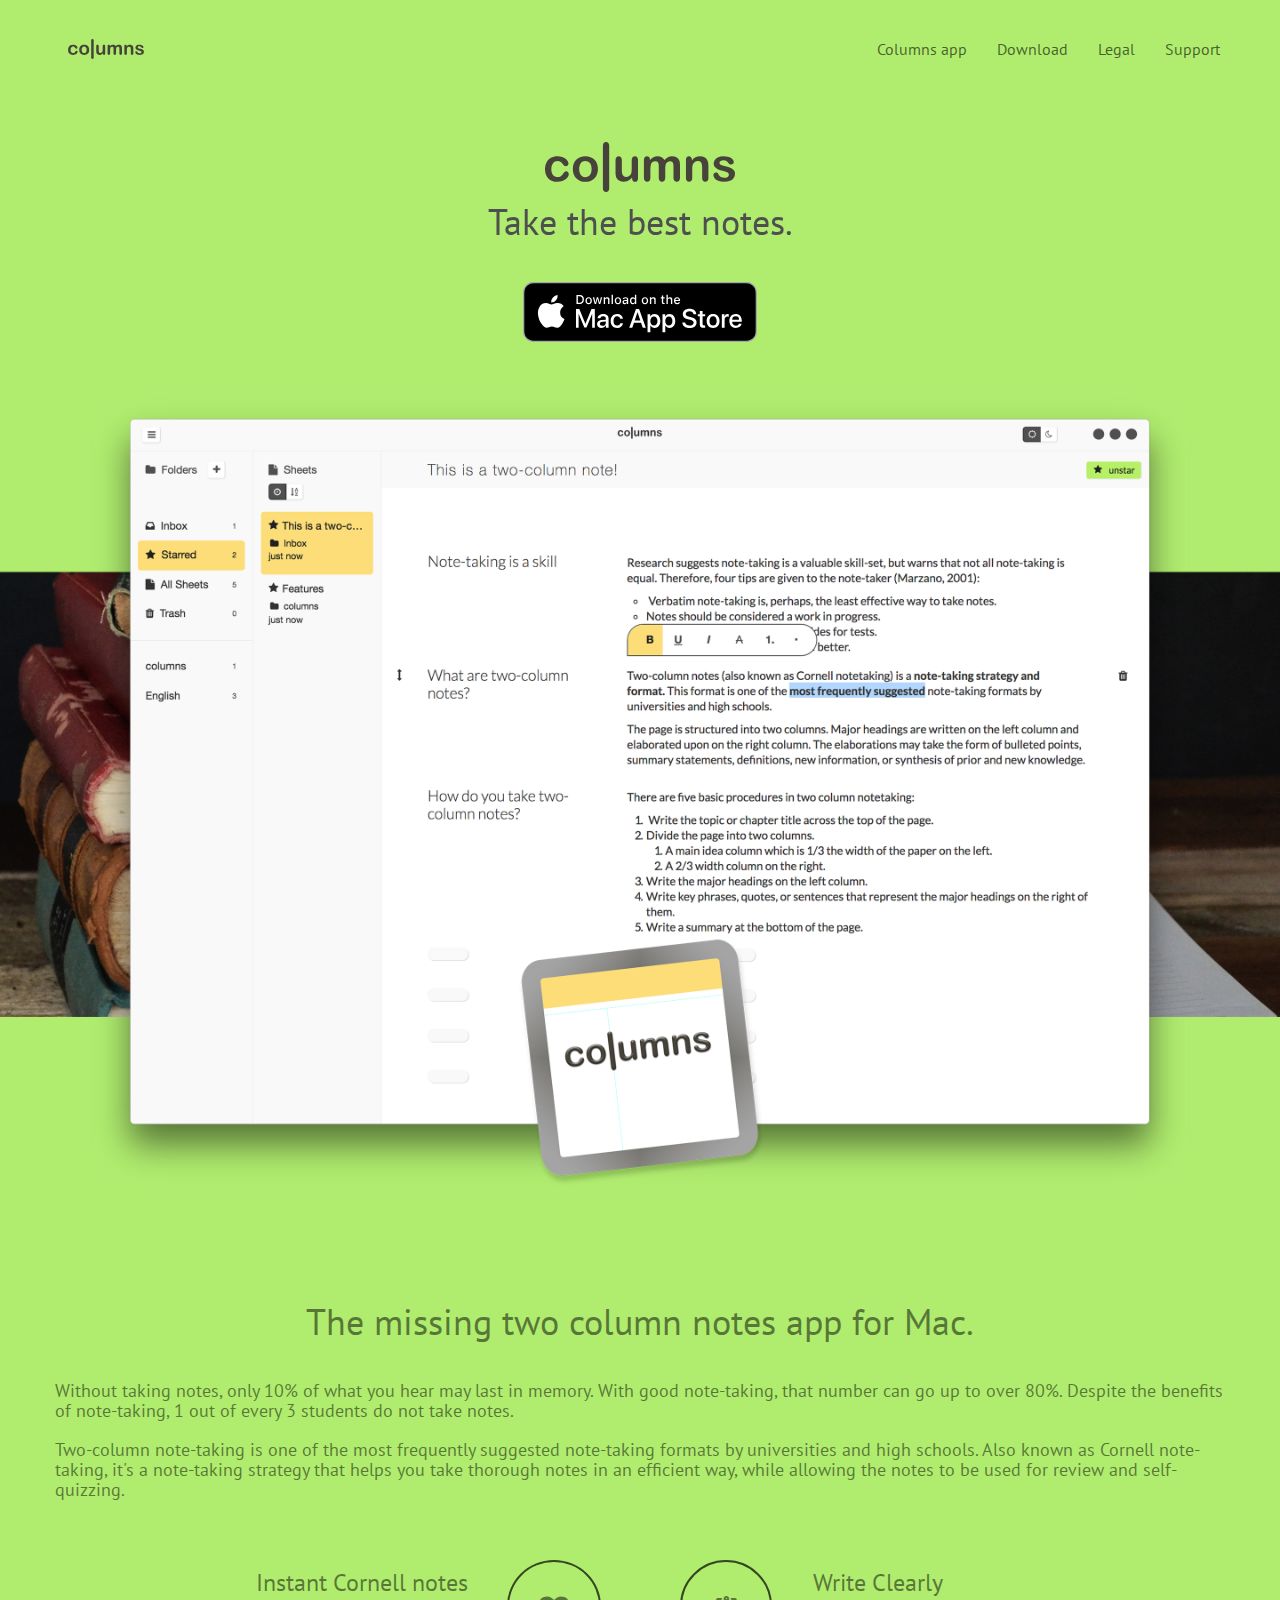
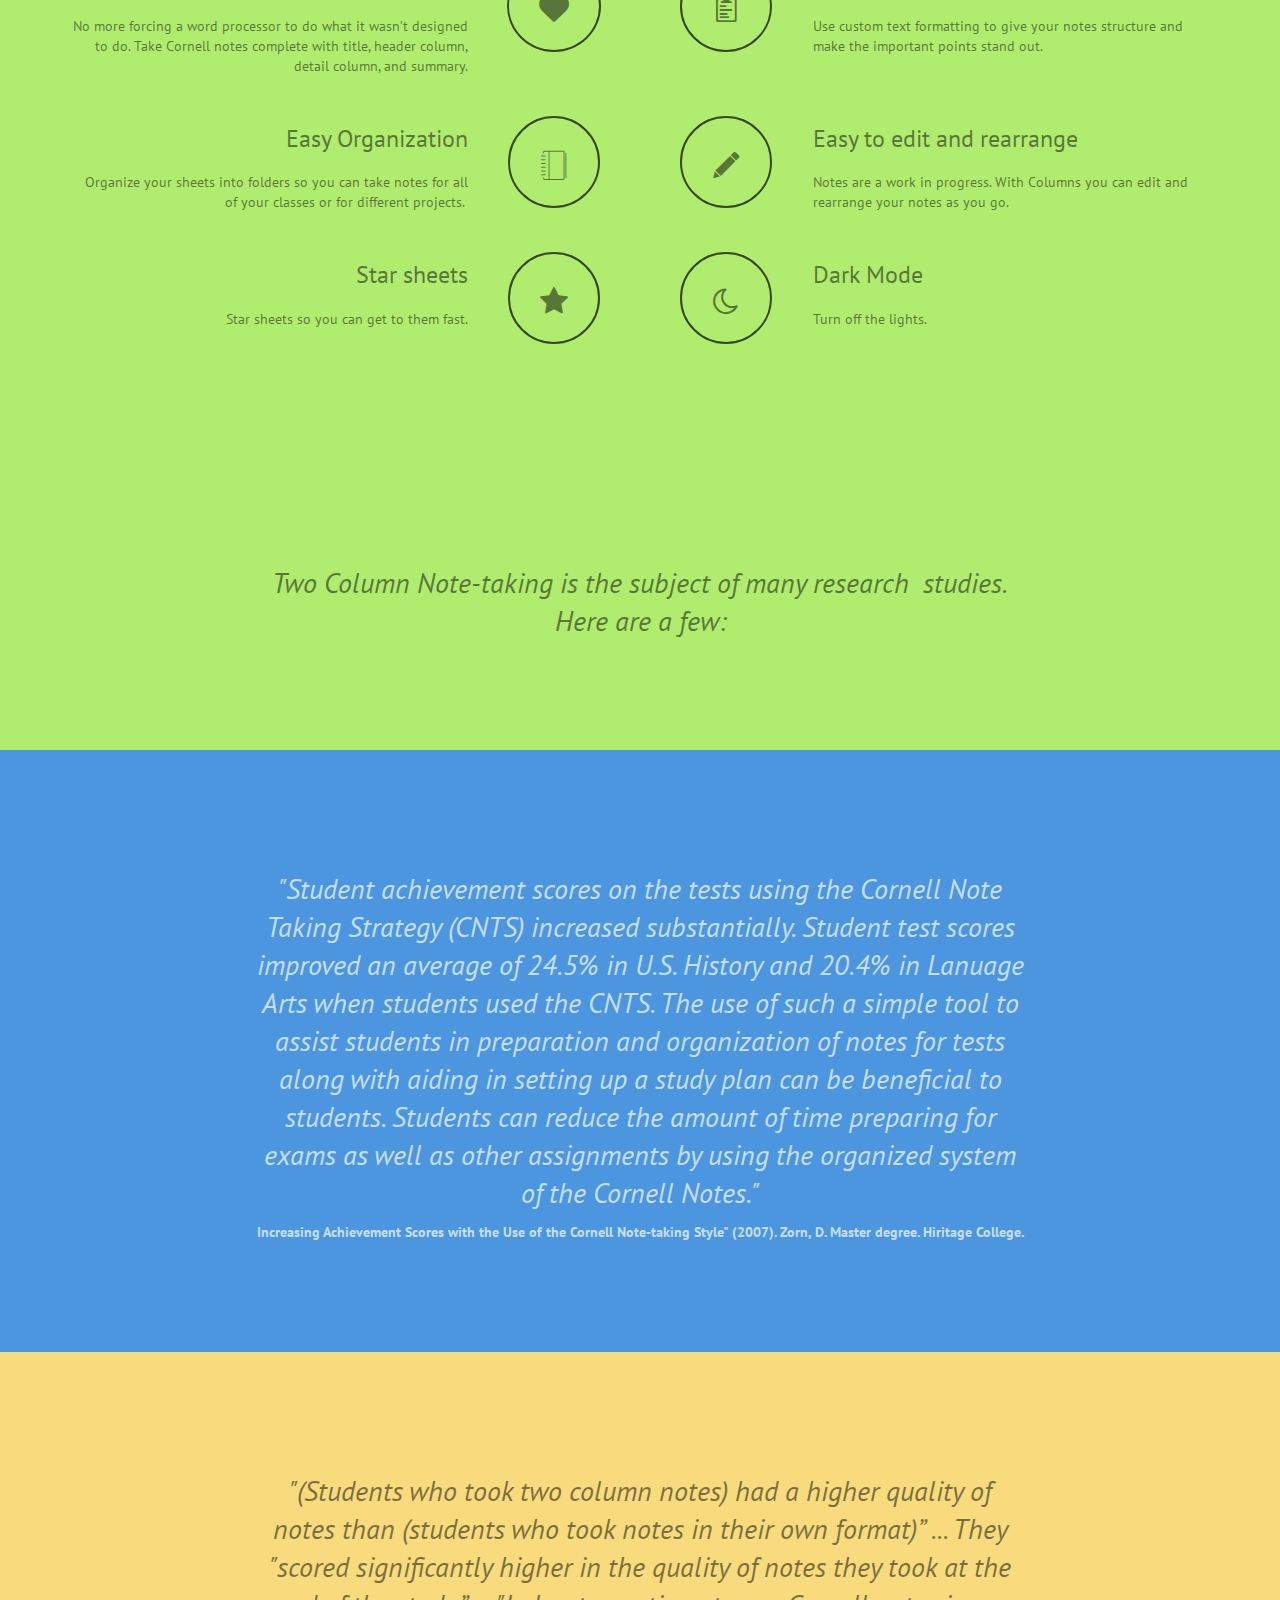
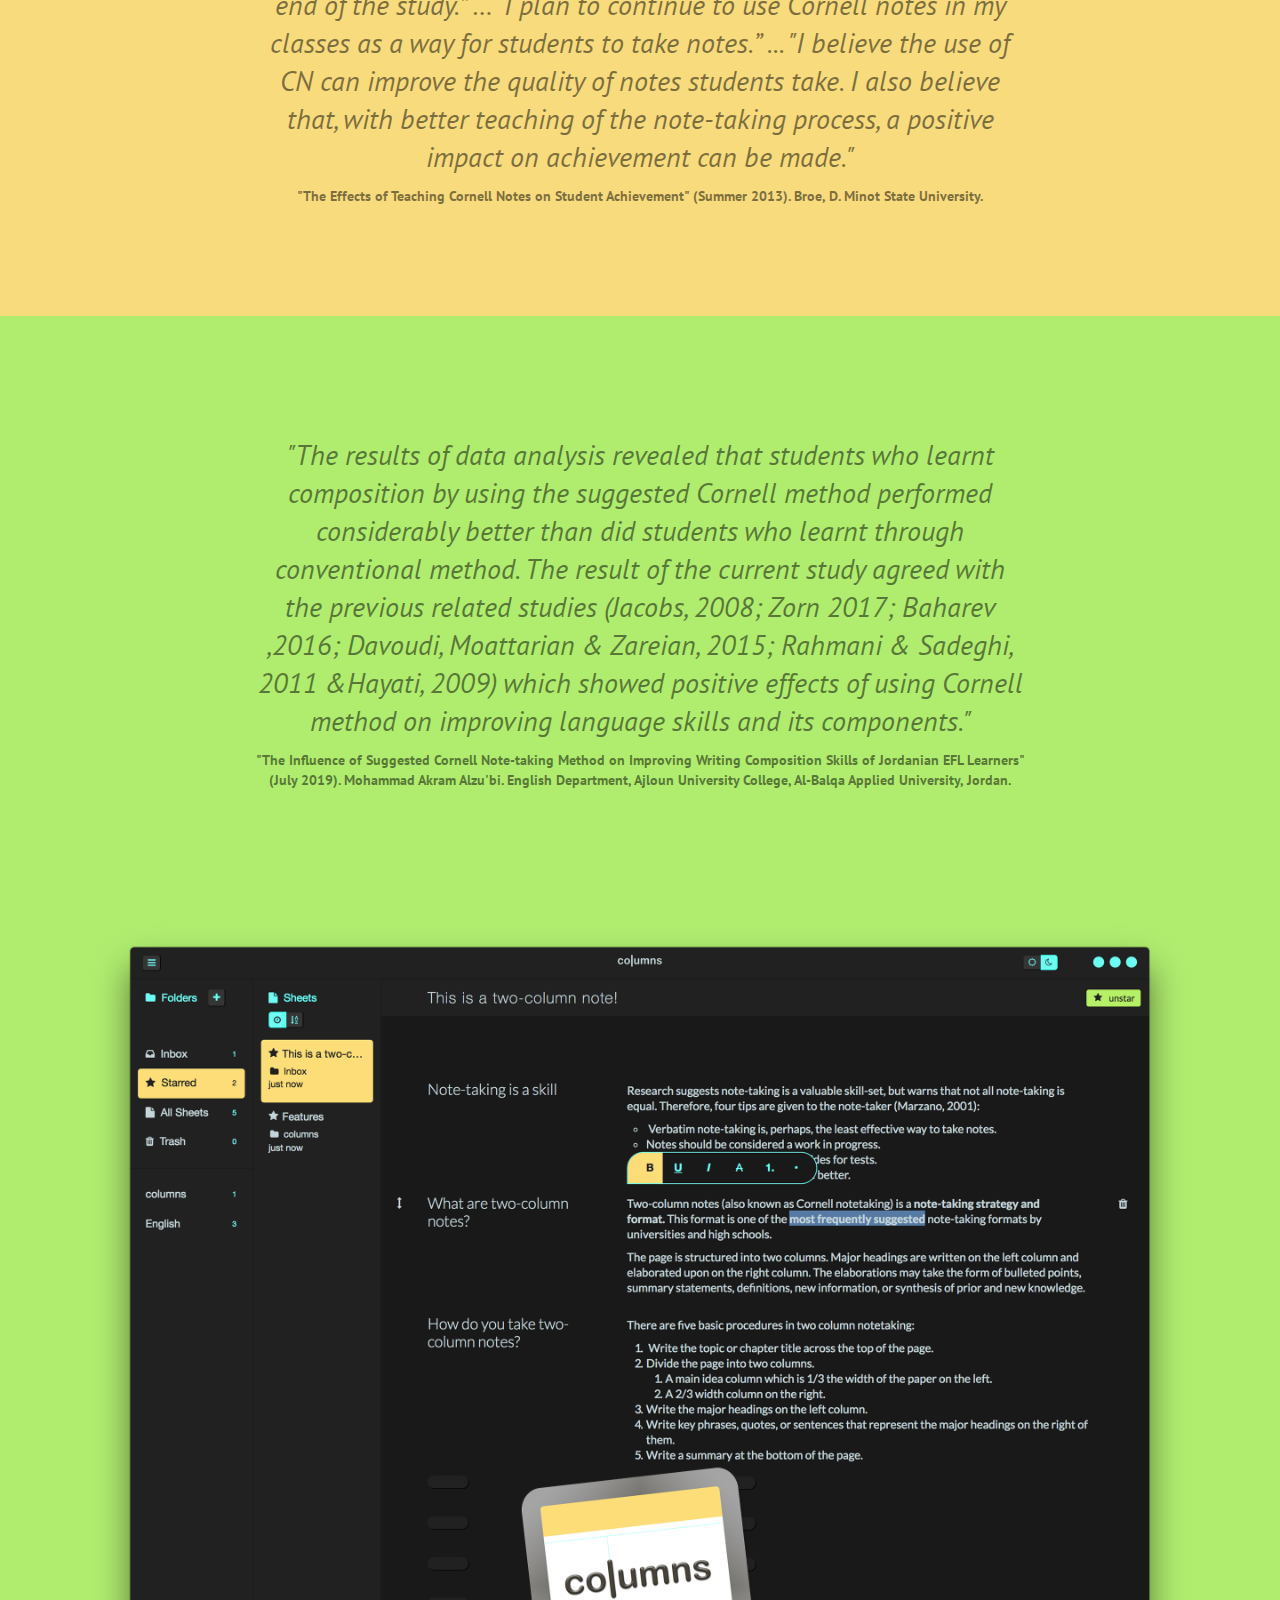
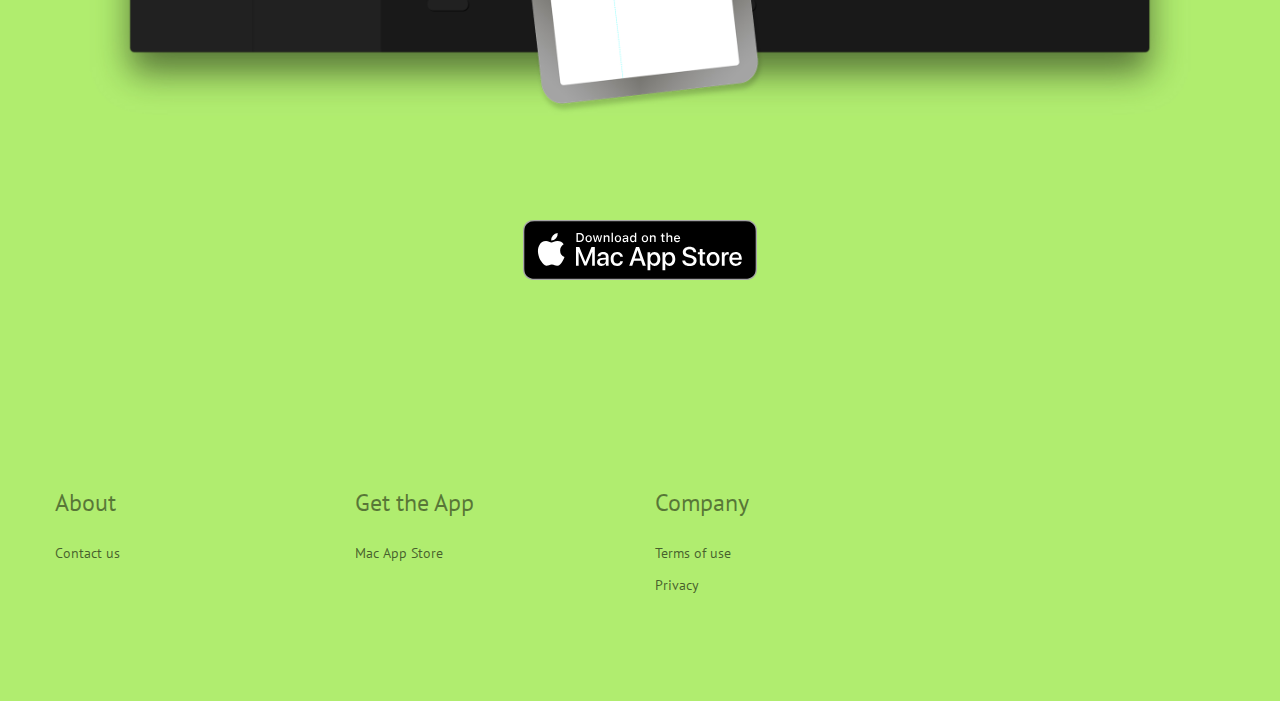
==== index.html @ 6ea31900 "update" ====
<!doctype html><html lang="Default"><head> <meta charset="utf-8"> <meta name="keywords" content=""> <meta name="description" content=""> <meta name="viewport" content="width=device-width, initial-scale=1.0, viewport-fit=cover"> <link rel="shortcut icon" type="image/png" href="favicon.ico"> <link rel="stylesheet" type="text/css" href="./css/bootstrap.min.css"><link rel="stylesheet" type="text/css" href="style.css"><link rel="stylesheet" type="text/css" href="./css/animate.min.css"><link rel="stylesheet" type="text/css" href="./css/font-awesome.min.css"><link rel="stylesheet" type="text/css" href="./css/ionicons.min.css"><link rel="stylesheet" type="text/css" href="./css/et-line.min.css"><link href='https://fonts.googleapis.com/css?family=PT+Sans&amp;subset=latin,latin-ext' rel='stylesheet' type='text/css'> <script src="./js/jquery-2.1.0.min.js"></script><script src="./js/bootstrap.min.js"></script><script src="./js/blocs.min.js"></script> <title>Home</title> <!-- Analytics --> <!-- Global site tag (gtag.js) - Google Analytics --><script async src="https://www.googletagmanager.com/gtag/js?id=G-P4EZGR131Y"></script><script>  window.dataLayer = window.dataLayer || [];  function gtag(){dataLayer.push(arguments);}  gtag('js', new Date());  gtag('config', 'G-P4EZGR131Y');</script><!-- Analytics END --> </head><body><!-- Main container --><div class="page-container"> <!-- bloc-0 --><div class="bloc bgc-inchworm l-bloc" id="bloc-0"><div class="container bloc-sm"><nav class="navbar row"><div class="navbar-header"><a class="navbar-brand ltc-liver" href="index.html"><img src="img/columns_word_svg.svg" alt="columns" height="20" /></a><button id="nav-toggle" type="button" class="ui-navbar-toggle navbar-toggle" data-toggle="collapse" data-target=".navbar-1"><span class="sr-only">Toggle navigation</span><span class="icon-bar"></span><span class="icon-bar"></span><span class="icon-bar"></span></button></div><div class="collapse navbar-collapse navbar-1"><ul class="site-navigation nav navbar-nav"><li><a href="index.html">Columns app</a></li><li><a href="https://apps.apple.com/us/app/columns-two-column-notes/id1493839821?ls=1&amp;mt=12" id="pl-undefined" target="_blank">Download</a></li><li><a href="legal.html">Legal</a></li><li><a href="support.html">Support</a></li></ul></div></nav></div></div><!-- bloc-0 END --><!-- bloc-1 --><div class="bloc none full-width-bloc bgc-inchworm l-bloc " id="bloc-1"><div class="container bloc-md"><div class="row"><div class="col-sm-12"><img src="img/columns_word_svg.svg" class="center-block" height="50" alt="columns" /><h3 class="text-center mg-lg mountain-hero-text-sub animated fadeInUp animDelay06, .animDelay04-hvr  tc-liver">Take the best notes.</h3><a href="https://apps.apple.com/us/app/columns-two-column-notes/id1493839821" target="_blank"><img src="img/Download_on_the_Mac_App_Store_Badge_US-UK_RGB_blk_092917.svg" class="center-block" height="60" /></a></div></div></div></div><!-- bloc-1 END --><!-- bloc-2 --><div class="bloc none full-width-bloc bgc-inchworm l-bloc" id="bloc-2"><div class="container"><div class="row row-no-gutters bgc-inchworm"><div class="col-sm-12"><img src="img/light_2880_1800.jpg" class="center-block img-responsive fullwidth" /></div></div></div></div><!-- bloc-2 END --><!-- bloc-3 --><div class="bloc feature-list bgc-inchworm l-bloc" id="bloc-3"><div class="container bloc-lg"><div class="row"><div class="col-sm-12"><h1 class="text-center mg-md">The missing two column notes app for Mac.</h1><h4><br>Without taking notes, only 10% of what you hear may last in memory. With good note-taking, that number can go up to over 80%. Despite the benefits of note-taking, 1 out of every 3 students do not take notes.<br><br>Two-column note-taking is one of the most frequently suggested note-taking formats by universities and high schools. Also known as Cornell note-taking, it's a note-taking strategy that helps you take thorough notes in an efficient way, while allowing the notes to be used for review and self-quizzing. <br><br></h4></div></div><div class="row voffset"><div class="col-sm-6"><div class="col-sm-3 col-md-3 col-sm-push-9"><div class="text-center"><span class="fa fa-heart icon-round icon-md"></span></div></div><div class="col-sm-9 col-sm-pull-3"><h3 class="text-right mg-md blocs-mob-center-text ">Instant Cornell notes</h3><p class="text-right blocs-mob-center-text ">No more forcing a word processor to do what it wasn&rsquo;t designed to do. Take Cornell notes complete with title, header column, detail column, and summary.</p></div></div><div class="col-sm-6"><div class="col-sm-3"><div class="text-center"><span class="ion ion-clipboard icon-round icon-md"></span></div></div><div class="col-sm-9"><h3 class="mg-md blocs-mob-center-text ">Write Clearly<br></h3><p class="blocs-mob-center-text ">Use custom text formatting to give your notes structure and make the important points stand out.</p></div></div></div><div class="row voffset"><div class="col-sm-6"><div class="col-sm-3 col-md-3 col-sm-push-9"><div class="text-center"><span class="et-icon-notebook icon-round icon-md"></span></div></div><div class="col-sm-9 col-sm-pull-3"><h3 class="text-right mg-md blocs-mob-center-text ">Easy Organization</h3><p class="text-right blocs-mob-center-text ">Organize your sheets into folders so you can take notes for all of your classes or for different projects.&nbsp;</p></div></div><div class="col-sm-6"><div class="col-sm-3"><div class="text-center"><span class="ion ion-edit icon-round icon-md"></span></div></div><div class="col-sm-9"><h3 class="mg-md blocs-mob-center-text ">Easy to edit and rearrange</h3><p class="blocs-mob-center-text ">Notes are a work in progress. With Columns you can edit and rearrange your notes as you go.</p></div></div></div><div class="row voffset"><div class="col-sm-6"><div class="col-sm-3 col-md-3 col-sm-push-9"><div class="text-center"><span class="fa fa-star icon-round icon-md"></span></div></div><div class="col-sm-9 col-sm-pull-3"><h3 class="text-right mg-md blocs-mob-center-text ">Star sheets</h3><p class="text-right blocs-mob-center-text ">Star sheets so you can get to them fast.</p></div></div><div class="col-sm-6"><div class="col-sm-3"><div class="text-center"><span class="fa fa-moon-o icon-round icon-md"></span></div></div><div class="col-sm-9"><h3 class="mg-md blocs-mob-center-text ">Dark Mode</h3><p class="blocs-mob-center-text ">Turn off the lights.&nbsp;</p></div></div></div></div></div><!-- bloc-3 END --><!-- bloc-4 --><div class="bloc bgc-inchworm l-bloc" id="bloc-4"><div class="container bloc-lg"><div class="row"><div class="col-xs-12 col-md-8 col-md-offset-2"><h3 class="statement-bloc-text"><span>Two Column Note-taking is the subject of many research &nbsp;studies. Here are a few:</span></h3></div></div></div></div><!-- bloc-4 END --><!-- bloc-5 --><div class="bloc bgc-celestial-blue d-bloc" id="bloc-5"><div class="container bloc-lg"><div class="row"><div class="col-xs-12 col-md-8 col-md-offset-2"><h3 class="statement-bloc-text">"Student achievement scores on the tests using the Cornell Note Taking Strategy (CNTS) increased substantially. Student test scores improved an average of 24.5% in U.S. History and 20.4% in Lanuage Arts when students used the CNTS. The use of such a simple tool to assist students in preparation and organization of notes for tests along with aiding in setting up a study plan can be beneficial to students. Students can reduce the amount of time preparing for exams as well as other assignments by using the organized system of the Cornell Notes."</h3><p class="text-center"><strong>Increasing Achievement Scores with the Use of the Cornell Note-taking Style" (2007). Zorn, D. Master degree. Hiritage College.</strong></p></div></div></div></div><!-- bloc-5 END --><!-- bloc-6 --><div class="bloc bgc-jasmine l-bloc" id="bloc-6"><div class="container bloc-lg"><div class="row"><div class="col-xs-12 col-md-8 col-md-offset-2"><h3 class="statement-bloc-text">"(Students who took two column notes) had a higher quality of notes than (students who took notes in their own format)” ... They "scored significantly higher in the quality of notes they took at the end of the study.” … "I plan to continue to use Cornell notes in my classes as a way for students to take notes.” ... "I believe the use of CN can improve the quality of notes students take. I also believe that, with better teaching of the note-taking process, a positive impact on achievement can be made."</h3><p class="text-center"><strong>"The Effects of Teaching Cornell Notes on Student Achievement" (Summer 2013). Broe, D. Minot State University.</strong><br></p></div></div></div></div><!-- bloc-6 END --><!-- bloc-7 --><div class="bloc bgc-inchworm l-bloc" id="bloc-7"><div class="container bloc-lg"><div class="row"><div class="col-xs-12 col-md-8 col-md-offset-2"><h3 class="statement-bloc-text">"The results of data analysis revealed that students who learnt composition by using the suggested Cornell method performed considerably better than did students who learnt through conventional method. The result of the current study agreed with the previous related studies (Jacobs, 2008; Zorn 2017; Baharev ,2016; Davoudi, Moattarian &amp; Zareian, 2015; Rahmani &amp; Sadeghi, 2011 &amp;Hayati, 2009) which showed positive effects of using Cornell method on improving language skills and its components."<br></h3><p class="text-center"><strong>"The Influence of Suggested Cornell Note-taking Method on Improving Writing Composition Skills of Jordanian EFL Learners" (July 2019). Mohammad Akram Alzu'bi. English Department, Ajloun University College, Al-Balqa Applied University, Jordan. <br></strong><br></p></div></div></div></div><!-- bloc-7 END --><!-- bloc-8 --><div class="bloc bgc-white l-bloc none full-width-bloc" id="bloc-8"><div class="container"><div class="row row-no-gutters bgc-inchworm"><div class="col-sm-12"><img src="img/dark_2880_1800.jpg" class="center-block fullwidth" width="200" /></div></div></div></div><!-- bloc-8 END --><!-- ScrollToTop Button --><a class="bloc-button btn btn-d scrollToTop" onclick="scrollToTarget('1')"><span class="fa fa-chevron-up"></span></a><!-- ScrollToTop Button END--><!-- Footer - bloc-11 --><div class="bloc bgc-inchworm l-bloc" id="bloc-11"><div class="container bloc-lg"><div class="row"><a href="https://apps.apple.com/us/app/columns-two-column-notes/id1493839821" target="_blank"><img src="img/Download_on_the_Mac_App_Store_Badge_US-UK_RGB_blk_092917.svg" class="center-block" height="60" /></a></div></div></div><!-- Footer - bloc-11 END --><!-- Footer - bloc-12 --><div class="bloc bgc-inchworm l-bloc" id="bloc-12"><div class="container bloc-lg"><div class="row"><div class="col-sm-3"><h3 class="mg-md bloc-mob-center-text ">About</h3><a href="legal.html" class="a-btn a-block bloc-mob-center-text">Contact us</a></div><div class="col-sm-3"><h3 class="mg-md bloc-mob-center-text ">Get the App</h3><a href="https://apps.apple.com/us/app/columns-two-column-notes/id1493839821" class="a-btn a-block bloc-mob-center-text" target="_blank">Mac App Store</a></div><div class="col-sm-3"><h3 class="mg-md bloc-mob-center-text ">Company</h3><a href="legal.html" class="a-btn a-block bloc-mob-center-text">Terms of use</a><a href="legal.html" class="a-btn a-block bloc-mob-center-text">Privacy</a></div><div class="col-sm-3"></div></div></div></div><!-- Footer - bloc-12 END --></div><!-- Main container END --> </body></html>
---- style.css ----
body{margin:0;padding:0; background:#FFF; overflow-x:hidden; -webkit-font-smoothing: antialiased; -moz-osx-font-smoothing: grayscale;}a,button{transition: all .3s ease-in-out;outline: none!important;} a:hover{text-decoration: none; cursor:pointer;}#page-loading-blocs-notifaction{position: fixed;top: 0;bottom: 0;width: 100%;z-index:100000;background:#FFFFFF url("img/pageload-spinner.gif") no-repeat center center;}.bloc{width:100%;clear:both;background: 50% 50% no-repeat;padding:0 50px;-webkit-background-size: cover;-moz-background-size: cover;-o-background-size: cover;background-size: cover;position:relative;}.bloc .container{padding-left:0;padding-right:0;}.bloc-lg{padding:100px 50px;}.bloc-md{padding:50px;}.bloc-sm{padding:20px 50px;}.full-width-bloc{padding-left:0;padding-right:0;}.full-width-bloc .container{width:100%;max-width:100%!important;}.full-width-bloc .carousel img{width:100%;height:auto;}.full-width-bloc .navbar{margin-left: 0px;margin-right: 0px;}.d-bloc{color:rgba(255,255,255,.7);}.d-bloc button:hover{color:rgba(255,255,255,.9);}.d-bloc .icon-round,.d-bloc .icon-square,.d-bloc .icon-rounded,.d-bloc .icon-semi-rounded-a,.d-bloc .icon-semi-rounded-b{border-color:rgba(255,255,255,.9);}.d-bloc .divider-h span{border-color:rgba(255,255,255,.2);}.d-bloc .a-btn,.d-bloc .navbar a,.d-bloc .navbar-brand, .d-bloc a .icon-sm, .d-bloc a .icon-md, .d-bloc a .icon-lg, .d-bloc a .icon-xl, .d-bloc h1 a, .d-bloc h2 a, .d-bloc h3 a, .d-bloc h4 a, .d-bloc h5 a, .d-bloc h6 a, .d-bloc p a{color:rgba(255,255,255,.6);}.d-bloc .a-btn:hover,.d-bloc .navbar a:hover,.d-bloc .navbar-brand:hover,.d-bloc a:hover .icon-sm, .d-bloc a:hover .icon-md, .d-bloc a:hover .icon-lg, .d-bloc a:hover .icon-xl, .d-bloc h1 a:hover, .d-bloc h2 a:hover, .d-bloc h3 a:hover, .d-bloc h4 a:hover, .d-bloc h5 a:hover, .d-bloc h6 a:hover, .d-bloc p a:hover{color:rgba(255,255,255,1);}.d-bloc .navbar-toggle .icon-bar{background:rgba(255,255,255,1);}.d-bloc .btn-wire,.d-bloc .btn-wire:hover{color:rgba(255,255,255,1);border-color:rgba(255,255,255,1);}.d-bloc .panel{color:rgba(0,0,0,.5);}.d-bloc .panel button:hover{color:rgba(0,0,0,.7);}.d-bloc .panel icon{border-color:rgba(0,0,0,.7);}.d-bloc .panel .divider-h span{border-color:rgba(0,0,0,.1);}.d-bloc .panel .a-btn{color:rgba(0,0,0,.6);}.d-bloc .panel .a-btn:hover{color:rgba(0,0,0,1);}.d-bloc .panel .btn-wire, .d-bloc .panel .btn-wire:hover{color:rgba(0,0,0,.7);border-color:rgba(0,0,0,.3);}.d-bloc .panel,.l-bloc{color:rgba(0,0,0,.5);}.d-bloc .panel button:hover,.l-bloc button:hover{color:rgba(0,0,0,.7);}.l-bloc .icon-round,.l-bloc .icon-square,.l-bloc .icon-rounded,.l-bloc .icon-semi-rounded-a,.l-bloc .icon-semi-rounded-b{border-color:rgba(0,0,0,.7);}.d-bloc .panel .divider-h span,.l-bloc .divider-h span{border-color:rgba(0,0,0,.1);}.d-bloc .panel .a-btn,.l-bloc .a-btn,.l-bloc .navbar a,.l-bloc .navbar-brand,.l-bloc a .icon-sm, .l-bloc a .icon-md, .l-bloc a .icon-lg, .l-bloc a .icon-xl, .l-bloc h1 a, .l-bloc h2 a, .l-bloc h3 a, .l-bloc h4 a, .l-bloc h5 a, .l-bloc h6 a, .l-bloc p a{color:rgba(0,0,0,.6);}.d-bloc .panel .a-btn:hover,.l-bloc .a-btn:hover,.l-bloc .navbar a:hover, .l-bloc .navbar-brand:hover, .l-bloc a:hover .icon-sm, .l-bloc a:hover .icon-md, .l-bloc a:hover .icon-lg, .l-bloc a:hover .icon-xl, .l-bloc h1 a:hover, .l-bloc h2 a:hover, .l-bloc h3 a:hover, .l-bloc h4 a:hover, .l-bloc h5 a:hover, .l-bloc h6 a:hover, .l-bloc p a:hover{color:rgba(0,0,0,1);}.l-bloc .navbar-toggle .icon-bar{color:rgba(0,0,0,.6);}.d-bloc .panel .btn-wire,.d-bloc .panel .btn-wire:hover,.l-bloc .btn-wire,.l-bloc .btn-wire:hover{color:rgba(0,0,0,.7);border-color:rgba(0,0,0,.3);}.voffset{margin-top:30px;}.row-no-gutters{margin-right:0;margin-left:0;}.row.row-no-gutters > [class^="col-"],.row.row-no-gutters > [class*=" col-"] {padding-right: 0;padding-left: 0;}#bloc-1 h3{font-family: "PT Sans";font-size: 36px;}#bloc-3 h3{font-family: "PT Sans";}#bloc-3 p{font-family: "PT Sans";}#bloc-12 h3{font-family: "PT Sans";}.navbar{margin-bottom: 0;z-index:1;}.navbar-brand{height:auto;padding:3px 15px;font-size:25px;font-weight:normal;font-weight:600;line-height:44px;}.navbar-brand img{max-height: 200px;margin: 0 5px 0 0;display:inline;}.navbar-brand img[src$=svg]{min-width:100px;}.nav-center .navbar-brand img{margin:0;}.navbar .nav{padding-top: 2px;margin-right: -16px;float:right;z-index:1;}.nav > li{float:left;margin-top:4px;font-size:16px;}.navbar-nav .open .dropdown-menu > li > a{text-align: inherit;}.nav > li a:hover, .nav > li a:focus{background:transparent;}.navbar-toggle{margin: 10px 10px 0 0;border: 0px;}.navbar-toggle:hover{background:transparent!important;}.navbar-toggle .icon-bar{background-color: rgba(0,0,0,.5);width: 26px;} .nav-invert .navbar .nav{float:left;}.nav-invert .navbar-header, .nav-invert .navbar-brand{float:right;position:relative;z-index:2;}@media (min-width: 768px){.site-navigation{position:absolute;top:50%;right:20px;transform:translate(0, -50%);-webkit-transform:translateY(-50%);}.nav > li .dropdown-menu a,.nav > li .dropdown-menu a:hover{color:#484848;}.nav-invert .site-navigation{left:0;right:0;}.nav-center{text-align:center;}.nav-center .navbar-header{width:100%;}.nav-center .navbar-header, .nav-center .navbar-brand, .nav-center .nav > li{float: none;display:inline-block;}.nav-center .site-navigation{position:relative;width:100%;right:0;margin-right:0px;margin-top:20px;}.nav-center.mini-nav .navbar-toggle{float:none;margin: 10px auto 0;}}.nav > li > .dropdown a{background: none!important;display: block;padding: 14px 15px;}nav .caret{margin: 0 5px;}.dropdown-menu .dropdown-menu{top:-8px;left:100%;}.dropdown-menu .dropmenu-flow-right{top:100%;left:0;margin-left: -1px;border-top-left-radius: 0;border-top-right-radius: 0;}.dropdown-menu .dropdown span{border: 4px solid black;border-top-color:transparent;border-right-color:transparent;border-bottom-color:transparent;margin: 6px -5px 0 0!important;float: right;}.mg-md{margin-top:10px;margin-bottom:20px;}.mg-lg{margin-top:10px;margin-bottom:40px;}.btn{margin: 0 5px 5px 0;}.btn.pull-right{margin: 0 0 5px 5px;}.btn-d,.btn-d:hover,.btn-d:focus{color:#FFF;background:rgba(0,0,0,.3);}button{outline: none!important;}.a-btn{padding: 6px 10px 6px 0;line-height: 1.42857143;display:inline-block;}.text-center .a-btn{padding: 6px 0;}.a-block{width:100%;text-align:left;}.text-center .a-block{text-align:center;}.icon-md{font-size:30px!important;}.icon-round{margin:0 auto;border:2px solid transparent;border-radius: 50%;padding: 32px 30px 26px 30px;min-width:80px;}.icon-round.icon-md,.icon-square.icon-md,.icon-rounded.icon-md{min-width: 92px;}.icon-round.icon-lg,.icon-square.icon-lg,.icon-rounded.icon-lg{min-width: 122px;}.icon-round.icon-xl,.icon-square.icon-xl,.icon-rounded.icon-xl{min-width: 162px;}.panel-sq, .panel-sq .panel-heading, .panel-sq .panel-footer{border-radius:0;}.panel-rd{border-radius:30px;}.panel-rd .panel-heading{border-radius:29px 29px 0 0;}.panel-rd .panel-footer{border-radius:0 0 29px 29px;}.scrollToTop{width:40px;height:40px;position:fixed;bottom:20px;right:20px;opacity: 0;z-index: 500;transition: all .3s ease-in-out;}.scrollToTop span{margin-top: 6px;}.showScrollTop{font-size: 14px;opacity: 1;}h1,h2,h3,h4,h5,h6,p,label,.btn,a{font-family:"PT Sans";}.container{max-width:1170px;}.hero-bloc-text{font-size:55px;}.hero-bloc-text-sub{font-size:36px;}.lake-hero-text{font-family:"Josefin Sans";font-size:60px;font-weight:bold;text-shadow:0px 3px 3px rgba(0,0,0,0.3);}.lake-hero-text-sub{font-family:"Josefin Sans";font-size:36px;}.blocs-hero-btn-dwn{background-color:rgba(0,0,0,0.0);}.imac-bloc-text-vc{font-size:50px;margin-top:5%;}.device-bloc-icon-phone{margin-top:30%;margin-bottom:20px;max-width:80px;max-height:80px;}.device-bloc-text{width:90%;font-size:65px;font-family:"Lato";font-weight:300;}.device-bloc-text-p{font-size:45px;font-family:"Lato";font-weight:300;}.bloc-group-text-vc{font-size:50px;margin-top:20%;}.mountain-hero-text{font-family:"Josefin Sans";font-size:60px;font-weight:bold;text-shadow:0px 3px 3px rgba(0,0,0,0.1);}.mountain-hero-text-sub{font-family:"Josefin Sans";font-size:36px;}.mount-italy-hero-text{font-family:"Josefin Sans";font-size:60px;font-weight:bold;text-shadow:0px 3px 8px rgba(0,0,0,0.2);}.mount-italy-hero-text-sub{font-family:"Josefin Sans";font-size:36px;}.hero-text-vc{margin-top:50%;}.valley-hero-text{font-family:"Josefin Sans";font-size:60px;font-weight:bold;text-shadow:0px 3px 8px rgba(0,0,0,0.2);}.valley-hero-text-sub{font-family:"Josefin Sans";font-size:36px;}.fullwidth{width:100%;}.statement-bloc-text{line-height:38px;font-style:italic;font-size:28px;text-align:center;font-weight:lighter;}.bgc-inchworm{background-color:#B0ED6F;}.bgc-celestial-blue{background-color:#4B96DE;}.bgc-jasmine{background-color:#F8DB7D;}.bgc-white{background-color:#ffffff;}.tc-liver{color:#4E504F!important;}.tc-black{color:#000000!important;}.ltc-liver{color:#4E504F!important;}.ltc-liver:hover{color:#3e403f!important;}@media (max-width: 1024px){ .bloc{  padding-left: 20px;padding-right: 20px;} .bloc.full-width-bloc, .bloc-tile-2.full-width-bloc .container, .bloc-tile-3.full-width-bloc .container, .bloc-tile-4.full-width-bloc .container{  padding-left: 0;padding-right: 0;}}@media (max-width: 992px) and (min-width: 768px){ .navbar .nav{max-width:80% }.nav-center.navbar .nav{max-width:100% }}@media only screen and (min-device-width : 768px) and (max-device-width : 1024px) and (orientation : landscape) {.b-parallax{background-attachment:scroll;}}@media only screen and (min-device-width: 1024px) and (max-device-width: 1366px) and (-webkit-min-device-pixel-ratio: 1.5) {.b-parallax{background-attachment:scroll;}}@media (max-width: 991px){ .container{width:100%;} .b-parallax{background-attachment:scroll;} .page-container, #hero-bloc{overflow-x: hidden;position: relative;}  .bloc{padding-left: constant(safe-area-inset-left);padding-right: constant(safe-area-inset-right);}  .bloc-group, .bloc-group .bloc{display:block;width:100%;} .bloc-fill-screen .fill-bloc-top-edge, .bloc-fill-screen .fill-bloc-bottom-edge{padding:0 20px;padding-left: constant(safe-area-inset-left);padding-right: constant(safe-area-inset-right);}}@media (max-width: 767px){ .page-container{  overflow-x: hidden;  position:relative; } h1,h2,h3,h4,h5,h6,p,#disqus_thread{  padding-left:10px!important;padding-right:10px!important;  } .b-parallax{  background-attachment:scroll; } .navbar .nav{  padding-top: 0;  border-top:1px solid rgba(0,0,0,.2);  float:none!important; } .navbar.row{  margin-left: 0;  margin-right: 0; } .site-navigation{position:inherit;transform:none;-webkit-transform:none;-ms-transform:none; }.nav > li{  margin-top: 0;  border-bottom:1px solid rgba(0,0,0,.1);  background:rgba(0,0,0,.05);  text-align: left;  padding-left:15px;  width:100%; } .nav > li:hover{  background:rgba(0,0,0,.08); } .dropdown .dropdown a .caret{  float: none;  margin: 5px 0 0 10px!important;  border: 4px solid black;  border-bottom-color: transparent;  border-right-color: transparent;  border-left-color: transparent; }  #hero-bloc .navbar .nav{  background:rgba(0,0,0,.8); } #hero-bloc .navbar .nav a{  color:rgba(255,255,255,.6); } .hero{  padding:50px 0; } .hero-nav{  left:-1px;  right:-1px; } .navbar-collapse{  padding:0;  overflow-x: hidden;  -webkit-box-shadow: none;  box-shadow: none; } .navbar-brand img{  max-height: 40px;  width:auto; } .nav-invert .navbar-header{  float: none;  width:100%; } .nav-invert .navbar-toggle{  float:left;margin-left:10px; } .bloc{  padding-left: 0;padding-right: 0; } .bloc-xxl,.bloc-xl,.bloc-lg{  padding: 40px 0; } .bloc-sm,.bloc-md{  padding-left: 0;padding-right: 0; } .bloc-tile-2 .container, .bloc-tile-3 .container, .bloc-tile-4 .container, .bloc-fill-screen .fill-bloc-top-edge, .bloc-fill-screen .fill-bloc-bottom-edge{  padding-left:0;padding-right:0; } .a-block{  padding:0 10px; } .btn-dwn{ display:none;  } .voffset{  margin-top:5px; } .voffset-md{  margin-top:20px; } .voffset-lg{  margin-top:30px; } form{  padding:5px; } .close-lightbox{  display:inline-block; } .blocsapp-device-iphone5{background-size: 216px 425px;padding-top:60px;width:216px;height:425px; } .blocsapp-device-iphone5 img{width: 180px;height: 320px; }}@media (max-width: 400px){  .bloc{  padding-left: 0;padding-right: 0; }}@media (max-width: 991px){.bloc-group-text-vc{margin-top:0%;}.hero-text-vc{margin-top:10%;} #bloc-1 h3{font-size: 30px;}}@media (min-width: 767px) and (max-width: 991px){.mini-nav .special-dropdown-nav .site-navigation{display: block;position: absolute;top: 80%;z-index: 1000;float: left;min-width: 160px;padding: 5px 0;margin: 2px 0 0;font-size: 14px;text-align: left;list-style: none;background-color: #fff;-webkit-background-clip: padding-box;background-clip: padding-box;border: 1px solid #ccc;border: 1px solid rgba(0,0,0,.15);border-radius: 4px;-webkit-box-shadow: 0 6px 12px rgba(0,0,0,.175);box-shadow: 0 6px 12px rgba(0,0,0,.175);}.mini-nav .special-dropdown-nav .site-navigation li{width:100%;}.special-dropdown-nav.collapsing{transition: height 0.001s;}.mini-nav .special-dropdown-nav .site-navigation li a{color: rgba(0,0,0,.6)!important;} }@media (max-width: 767px){.lake-hero-text{font-size:38px;}.lake-hero-text-sub{font-size:24px;}.lake-hero-bloc{background-size:1550px auto;}.device-bloc-text{width:100%;font-size:35px;text-align:center;}.device-bloc-text-p{font-size:25px;text-align:center;}.device-bloc-icon-phone{margin-top:0;margin-left:auto;margin-right:auto;}.device-bloc-button{width:100%;}.bloc-group-text-vc{margin-top:0%;}.hero-text-vc{margin-top:0px;}.blocs-mob-center-text{text-align:center;}.bloc-mob-center-text{text-align:center;} #bloc-1 h3{font-size: 36px;}}
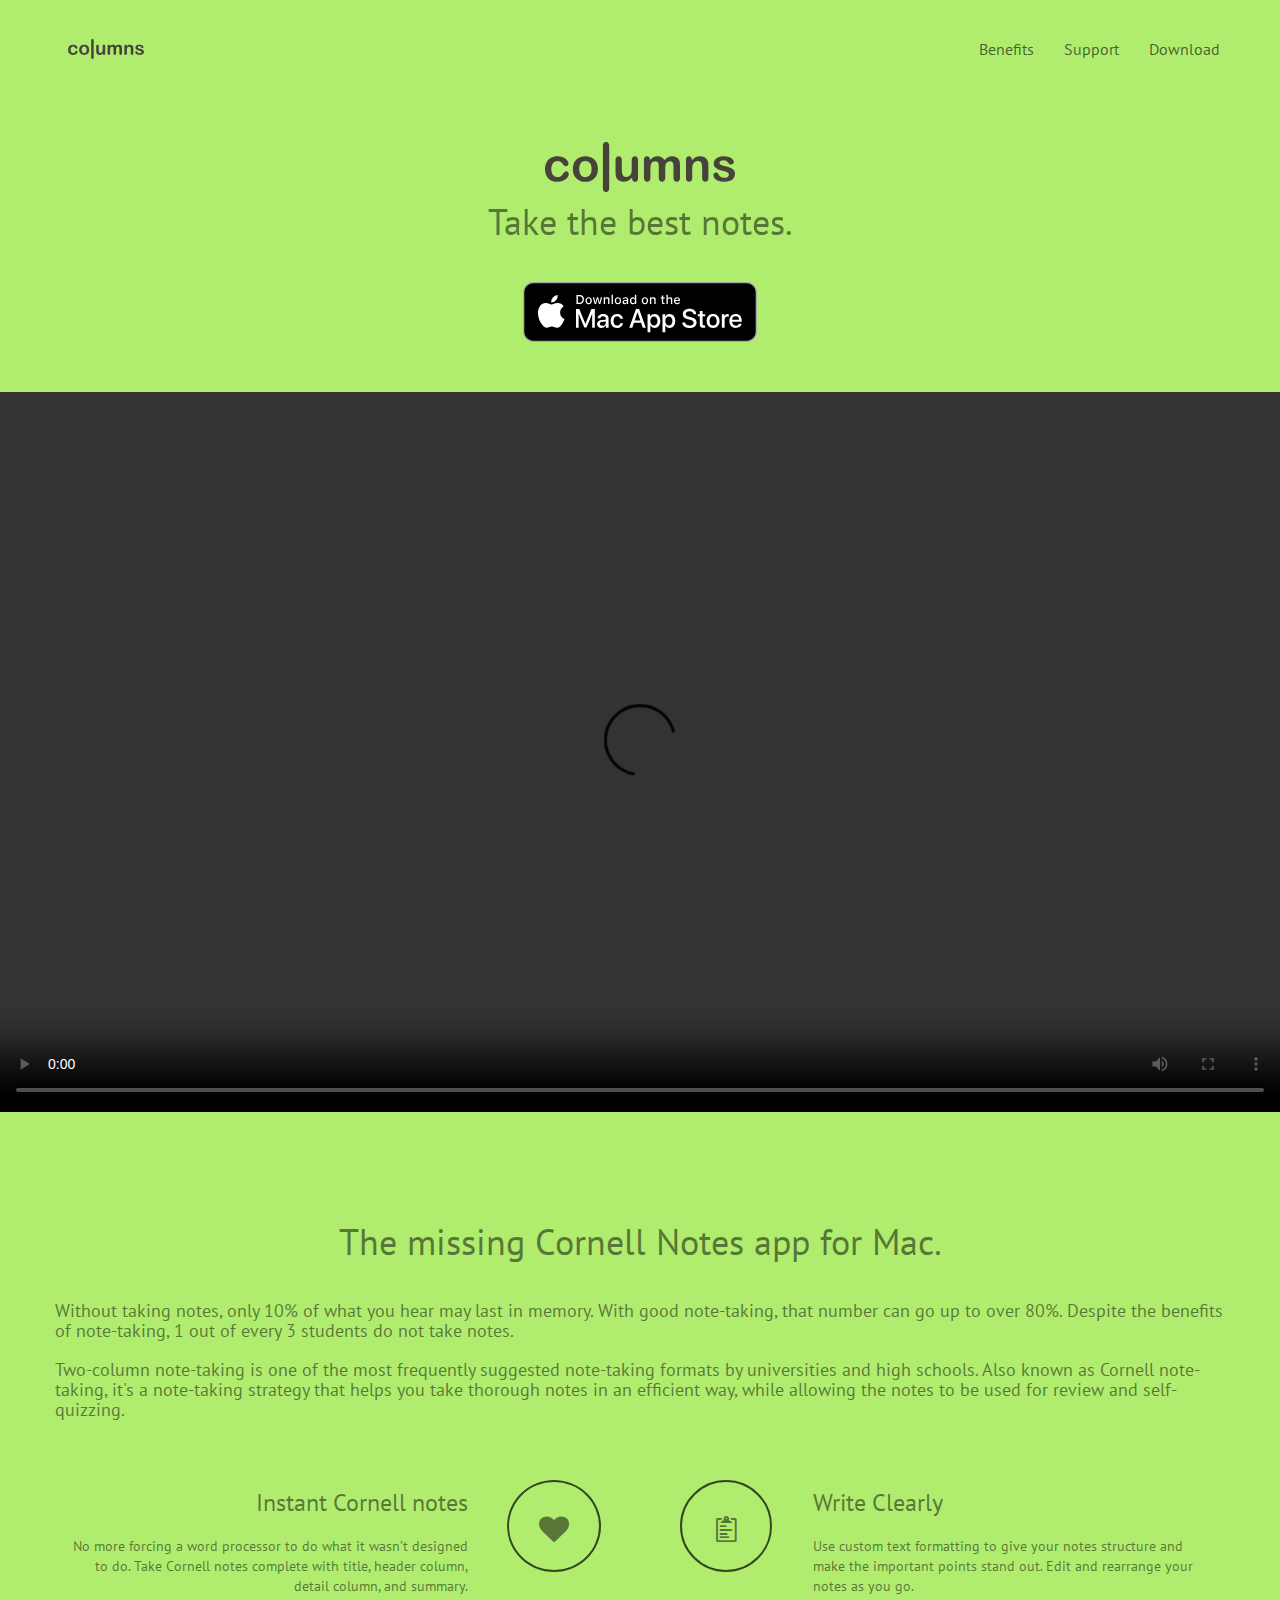
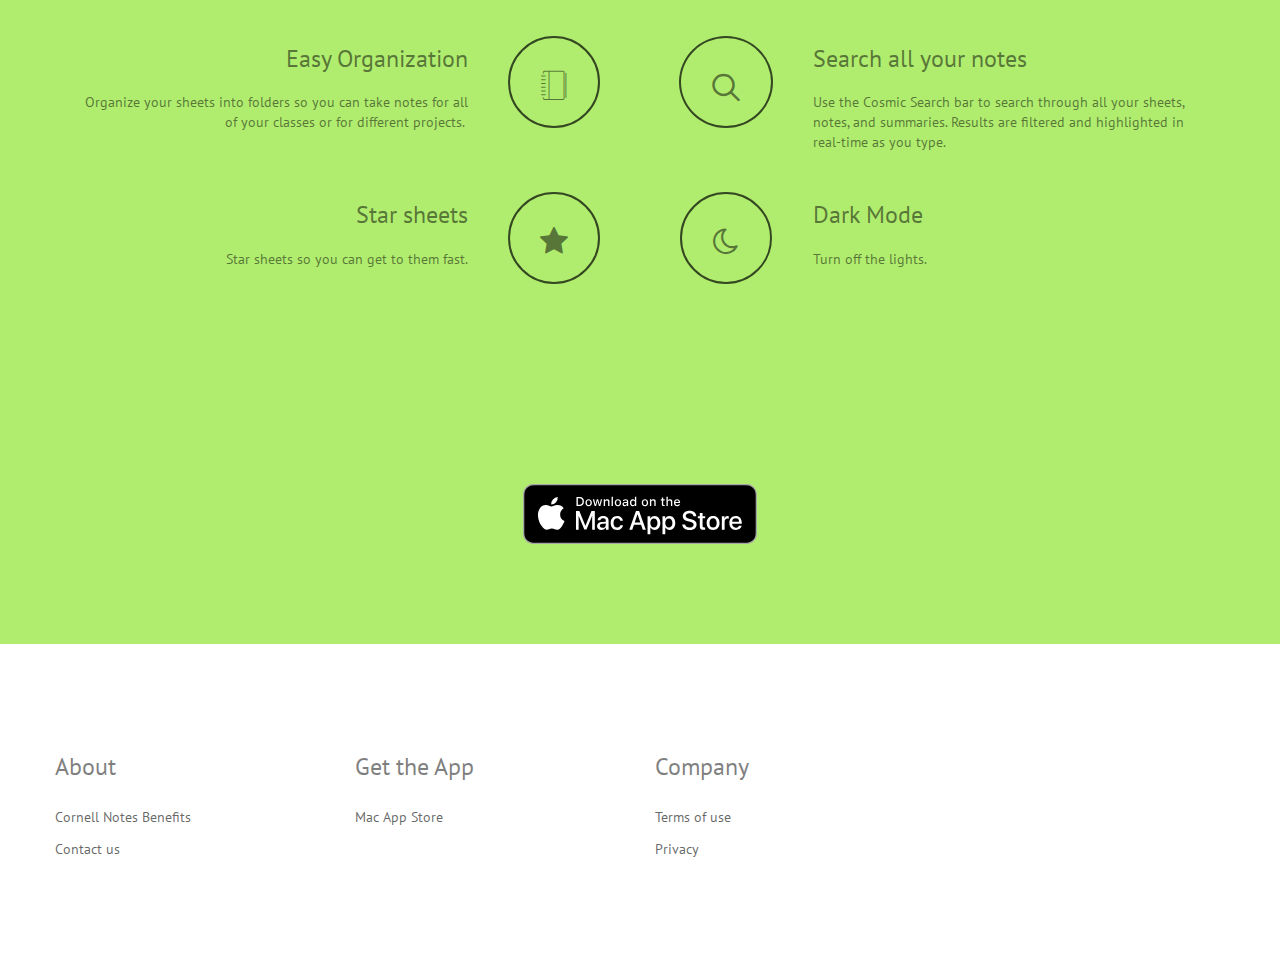
==== commit 4ce48a08: "update" ====
--- a/index.html
+++ b/index.html
@@ -1 +1 @@
-<!doctype html><html lang="Default"><head> <meta charset="utf-8"> <meta name="keywords" content=""> <meta name="description" content=""> <meta name="viewport" content="width=device-width, initial-scale=1.0, viewport-fit=cover"> <link rel="shortcut icon" type="image/png" href="favicon.ico"> <link rel="stylesheet" type="text/css" href="./css/bootstrap.min.css"><link rel="stylesheet" type="text/css" href="style.css"><link rel="stylesheet" type="text/css" href="./css/animate.min.css"><link rel="stylesheet" type="text/css" href="./css/font-awesome.min.css"><link rel="stylesheet" type="text/css" href="./css/ionicons.min.css"><link rel="stylesheet" type="text/css" href="./css/et-line.min.css"><link href='https://fonts.googleapis.com/css?family=PT+Sans&amp;subset=latin,latin-ext' rel='stylesheet' type='text/css'> <script src="./js/jquery-2.1.0.min.js"></script><script src="./js/bootstrap.min.js"></script><script src="./js/blocs.min.js"></script> <title>Home</title> <!-- Analytics --> <!-- Global site tag (gtag.js) - Google Analytics --><script async src="https://www.googletagmanager.com/gtag/js?id=G-P4EZGR131Y"></script><script>  window.dataLayer = window.dataLayer || [];  function gtag(){dataLayer.push(arguments);}  gtag('js', new Date());  gtag('config', 'G-P4EZGR131Y');</script><!-- Analytics END --> </head><body><!-- Main container --><div class="page-container"> <!-- bloc-0 --><div class="bloc bgc-inchworm l-bloc" id="bloc-0"><div class="container bloc-sm"><nav class="navbar row"><div class="navbar-header"><a class="navbar-brand ltc-liver" href="index.html"><img src="img/columns_word_svg.svg" alt="columns" height="20" /></a><button id="nav-toggle" type="button" class="ui-navbar-toggle navbar-toggle" data-toggle="collapse" data-target=".navbar-1"><span class="sr-only">Toggle navigation</span><span class="icon-bar"></span><span class="icon-bar"></span><span class="icon-bar"></span></button></div><div class="collapse navbar-collapse navbar-1"><ul class="site-navigation nav navbar-nav"><li><a href="index.html">Columns app</a></li><li><a href="https://apps.apple.com/us/app/columns-two-column-notes/id1493839821?ls=1&amp;mt=12" id="pl-undefined" target="_blank">Download</a></li><li><a href="legal.html">Legal</a></li><li><a href="support.html">Support</a></li></ul></div></nav></div></div><!-- bloc-0 END --><!-- bloc-1 --><div class="bloc none full-width-bloc bgc-inchworm l-bloc " id="bloc-1"><div class="container bloc-md"><div class="row"><div class="col-sm-12"><img src="img/columns_word_svg.svg" class="center-block" height="50" alt="columns" /><h3 class="text-center mg-lg mountain-hero-text-sub animated fadeInUp animDelay06, .animDelay04-hvr  tc-liver">Take the best notes.</h3><a href="https://apps.apple.com/us/app/columns-two-column-notes/id1493839821" target="_blank"><img src="img/Download_on_the_Mac_App_Store_Badge_US-UK_RGB_blk_092917.svg" class="center-block" height="60" /></a></div></div></div></div><!-- bloc-1 END --><!-- bloc-2 --><div class="bloc none full-width-bloc bgc-inchworm l-bloc" id="bloc-2"><div class="container"><div class="row row-no-gutters bgc-inchworm"><div class="col-sm-12"><img src="img/light_2880_1800.jpg" class="center-block img-responsive fullwidth" /></div></div></div></div><!-- bloc-2 END --><!-- bloc-3 --><div class="bloc feature-list bgc-inchworm l-bloc" id="bloc-3"><div class="container bloc-lg"><div class="row"><div class="col-sm-12"><h1 class="text-center mg-md">The missing two column notes app for Mac.</h1><h4><br>Without taking notes, only 10% of what you hear may last in memory. With good note-taking, that number can go up to over 80%. Despite the benefits of note-taking, 1 out of every 3 students do not take notes.<br><br>Two-column note-taking is one of the most frequently suggested note-taking formats by universities and high schools. Also known as Cornell note-taking, it's a note-taking strategy that helps you take thorough notes in an efficient way, while allowing the notes to be used for review and self-quizzing. <br><br></h4></div></div><div class="row voffset"><div class="col-sm-6"><div class="col-sm-3 col-md-3 col-sm-push-9"><div class="text-center"><span class="fa fa-heart icon-round icon-md"></span></div></div><div class="col-sm-9 col-sm-pull-3"><h3 class="text-right mg-md blocs-mob-center-text ">Instant Cornell notes</h3><p class="text-right blocs-mob-center-text ">No more forcing a word processor to do what it wasn&rsquo;t designed to do. Take Cornell notes complete with title, header column, detail column, and summary.</p></div></div><div class="col-sm-6"><div class="col-sm-3"><div class="text-center"><span class="ion ion-clipboard icon-round icon-md"></span></div></div><div class="col-sm-9"><h3 class="mg-md blocs-mob-center-text ">Write Clearly<br></h3><p class="blocs-mob-center-text ">Use custom text formatting to give your notes structure and make the important points stand out.</p></div></div></div><div class="row voffset"><div class="col-sm-6"><div class="col-sm-3 col-md-3 col-sm-push-9"><div class="text-center"><span class="et-icon-notebook icon-round icon-md"></span></div></div><div class="col-sm-9 col-sm-pull-3"><h3 class="text-right mg-md blocs-mob-center-text ">Easy Organization</h3><p class="text-right blocs-mob-center-text ">Organize your sheets into folders so you can take notes for all of your classes or for different projects.&nbsp;</p></div></div><div class="col-sm-6"><div class="col-sm-3"><div class="text-center"><span class="ion ion-edit icon-round icon-md"></span></div></div><div class="col-sm-9"><h3 class="mg-md blocs-mob-center-text ">Easy to edit and rearrange</h3><p class="blocs-mob-center-text ">Notes are a work in progress. With Columns you can edit and rearrange your notes as you go.</p></div></div></div><div class="row voffset"><div class="col-sm-6"><div class="col-sm-3 col-md-3 col-sm-push-9"><div class="text-center"><span class="fa fa-star icon-round icon-md"></span></div></div><div class="col-sm-9 col-sm-pull-3"><h3 class="text-right mg-md blocs-mob-center-text ">Star sheets</h3><p class="text-right blocs-mob-center-text ">Star sheets so you can get to them fast.</p></div></div><div class="col-sm-6"><div class="col-sm-3"><div class="text-center"><span class="fa fa-moon-o icon-round icon-md"></span></div></div><div class="col-sm-9"><h3 class="mg-md blocs-mob-center-text ">Dark Mode</h3><p class="blocs-mob-center-text ">Turn off the lights.&nbsp;</p></div></div></div></div></div><!-- bloc-3 END --><!-- bloc-4 --><div class="bloc bgc-inchworm l-bloc" id="bloc-4"><div class="container bloc-lg"><div class="row"><div class="col-xs-12 col-md-8 col-md-offset-2"><h3 class="statement-bloc-text"><span>Two Column Note-taking is the subject of many research &nbsp;studies. Here are a few:</span></h3></div></div></div></div><!-- bloc-4 END --><!-- bloc-5 --><div class="bloc bgc-celestial-blue d-bloc" id="bloc-5"><div class="container bloc-lg"><div class="row"><div class="col-xs-12 col-md-8 col-md-offset-2"><h3 class="statement-bloc-text">"Student achievement scores on the tests using the Cornell Note Taking Strategy (CNTS) increased substantially. Student test scores improved an average of 24.5% in U.S. History and 20.4% in Lanuage Arts when students used the CNTS. The use of such a simple tool to assist students in preparation and organization of notes for tests along with aiding in setting up a study plan can be beneficial to students. Students can reduce the amount of time preparing for exams as well as other assignments by using the organized system of the Cornell Notes."</h3><p class="text-center"><strong>Increasing Achievement Scores with the Use of the Cornell Note-taking Style" (2007). Zorn, D. Master degree. Hiritage College.</strong></p></div></div></div></div><!-- bloc-5 END --><!-- bloc-6 --><div class="bloc bgc-jasmine l-bloc" id="bloc-6"><div class="container bloc-lg"><div class="row"><div class="col-xs-12 col-md-8 col-md-offset-2"><h3 class="statement-bloc-text">"(Students who took two column notes) had a higher quality of notes than (students who took notes in their own format)” ... They "scored significantly higher in the quality of notes they took at the end of the study.” … "I plan to continue to use Cornell notes in my classes as a way for students to take notes.” ... "I believe the use of CN can improve the quality of notes students take. I also believe that, with better teaching of the note-taking process, a positive impact on achievement can be made."</h3><p class="text-center"><strong>"The Effects of Teaching Cornell Notes on Student Achievement" (Summer 2013). Broe, D. Minot State University.</strong><br></p></div></div></div></div><!-- bloc-6 END --><!-- bloc-7 --><div class="bloc bgc-inchworm l-bloc" id="bloc-7"><div class="container bloc-lg"><div class="row"><div class="col-xs-12 col-md-8 col-md-offset-2"><h3 class="statement-bloc-text">"The results of data analysis revealed that students who learnt composition by using the suggested Cornell method performed considerably better than did students who learnt through conventional method. The result of the current study agreed with the previous related studies (Jacobs, 2008; Zorn 2017; Baharev ,2016; Davoudi, Moattarian &amp; Zareian, 2015; Rahmani &amp; Sadeghi, 2011 &amp;Hayati, 2009) which showed positive effects of using Cornell method on improving language skills and its components."<br></h3><p class="text-center"><strong>"The Influence of Suggested Cornell Note-taking Method on Improving Writing Composition Skills of Jordanian EFL Learners" (July 2019). Mohammad Akram Alzu'bi. English Department, Ajloun University College, Al-Balqa Applied University, Jordan. <br></strong><br></p></div></div></div></div><!-- bloc-7 END --><!-- bloc-8 --><div class="bloc bgc-white l-bloc none full-width-bloc" id="bloc-8"><div class="container"><div class="row row-no-gutters bgc-inchworm"><div class="col-sm-12"><img src="img/dark_2880_1800.jpg" class="center-block fullwidth" width="200" /></div></div></div></div><!-- bloc-8 END --><!-- ScrollToTop Button --><a class="bloc-button btn btn-d scrollToTop" onclick="scrollToTarget('1')"><span class="fa fa-chevron-up"></span></a><!-- ScrollToTop Button END--><!-- Footer - bloc-11 --><div class="bloc bgc-inchworm l-bloc" id="bloc-11"><div class="container bloc-lg"><div class="row"><a href="https://apps.apple.com/us/app/columns-two-column-notes/id1493839821" target="_blank"><img src="img/Download_on_the_Mac_App_Store_Badge_US-UK_RGB_blk_092917.svg" class="center-block" height="60" /></a></div></div></div><!-- Footer - bloc-11 END --><!-- Footer - bloc-12 --><div class="bloc bgc-inchworm l-bloc" id="bloc-12"><div class="container bloc-lg"><div class="row"><div class="col-sm-3"><h3 class="mg-md bloc-mob-center-text ">About</h3><a href="legal.html" class="a-btn a-block bloc-mob-center-text">Contact us</a></div><div class="col-sm-3"><h3 class="mg-md bloc-mob-center-text ">Get the App</h3><a href="https://apps.apple.com/us/app/columns-two-column-notes/id1493839821" class="a-btn a-block bloc-mob-center-text" target="_blank">Mac App Store</a></div><div class="col-sm-3"><h3 class="mg-md bloc-mob-center-text ">Company</h3><a href="legal.html" class="a-btn a-block bloc-mob-center-text">Terms of use</a><a href="legal.html" class="a-btn a-block bloc-mob-center-text">Privacy</a></div><div class="col-sm-3"></div></div></div></div><!-- Footer - bloc-12 END --></div><!-- Main container END --> </body></html>+<!doctype html><html lang="Default"><head> <meta charset="utf-8"> <meta name="keywords" content=""> <meta name="description" content=""> <meta name="viewport" content="width=device-width, initial-scale=1.0, viewport-fit=cover"> <link rel="shortcut icon" type="image/png" href="favicon.ico"> <link rel="stylesheet" type="text/css" href="./css/bootstrap.min.css"><link rel="stylesheet" type="text/css" href="style.css"><link rel="stylesheet" type="text/css" href="./css/animate.min.css"><link rel="stylesheet" type="text/css" href="./css/font-awesome.min.css"><link rel="stylesheet" type="text/css" href="./css/ionicons.min.css"><link rel="stylesheet" type="text/css" href="./css/et-line.min.css"><link rel="stylesheet" type="text/css" href="./css/feather.min.css"><link href='https://fonts.googleapis.com/css?family=Arvo&amp;subset=latin,latin-ext' rel='stylesheet' type='text/css'><link href='https://fonts.googleapis.com/css?family=PT+Sans&amp;subset=latin,latin-ext' rel='stylesheet' type='text/css'> <script src="./js/jquery-2.1.0.min.js"></script><script src="./js/bootstrap.min.js"></script><script src="./js/blocs.min.js"></script> <title>Home</title> <!-- Analytics --> <!-- Global site tag (gtag.js) - Google Analytics --><script async src="https://www.googletagmanager.com/gtag/js?id=G-P4EZGR131Y"></script><script>  window.dataLayer = window.dataLayer || [];  function gtag(){dataLayer.push(arguments);}  gtag('js', new Date());  gtag('config', 'G-P4EZGR131Y');</script><!-- Analytics END --> </head><body><!-- Main container --><div class="page-container"> <!-- bloc-0 --><div class="bloc bgc-inchworm l-bloc " id="bloc-0"><div class="container bloc-sm"><nav class="navbar row"><div class="navbar-header"><a class="navbar-brand ltc-isabelline" href="index.html"><img src="img/columns_word_svg.svg" alt="columns" height="20" /></a><button id="nav-toggle" type="button" class="ui-navbar-toggle navbar-toggle" data-toggle="collapse" data-target=".navbar-1"><span class="sr-only">Toggle navigation</span><span class="icon-bar"></span><span class="icon-bar"></span><span class="icon-bar"></span></button></div><div class="collapse navbar-collapse navbar-1"><ul class="site-navigation nav navbar-nav"><li><a href="benefits.html">Benefits</a></li><li><a href="support.html">Support</a></li><li><a href="https://apps.apple.com/us/app/columns-two-column-notes/id1493839821?ls=1&amp;mt=12" id="pl-undefined" target="_blank">Download</a></li></ul></div></nav></div></div><!-- bloc-0 END --><!-- bloc-1 --><div class="bloc none full-width-bloc bgc-inchworm l-bloc" id="bloc-1"><div class="container bloc-md"><div class="row"><div class="col-sm-12"><img src="img/columns_word_svg.svg" class="center-block" height="50" alt="columns" /><h3 class="text-center mg-lg mountain-hero-text-sub animated fadeInUp animDelay06, .animDelay04-hvr ">Take the best notes.</h3><a href="https://apps.apple.com/us/app/columns-two-column-notes/id1493839821" target="_blank"><img src="img/Download_on_the_Mac_App_Store_Badge_US-UK_RGB_blk_092917.svg" class="center-block" height="60" /></a></div></div></div></div><!-- bloc-1 END --><!-- bloc-2 --><div class="bloc none full-width-bloc bgc-inchworm l-bloc" id="bloc-2"><div class="container"><div class="row row-no-gutters bgc-inchworm"><div class="col-sm-12"><div class="embed-responsive embed-responsive-16by9"><video controls class="embed-responsive-item"><source src="vid/ColumnsAppPromo.mp4" type="video/mp4" />Your browser does not support HTML5 video.</video></div></div></div></div></div><!-- bloc-2 END --><!-- bloc-3 --><div class="bloc feature-list bgc-inchworm l-bloc" id="bloc-3"><div class="container bloc-lg"><div class="row"><div class="col-sm-12"><h1 class="text-center mg-md">The missing Cornell Notes app for Mac.</h1><h4><br>Without taking notes, only 10% of what you hear may last in memory. With good note-taking, that number can go up to over 80%. Despite the benefits of note-taking, 1 out of every 3 students do not take notes.<br><br>Two-column note-taking is one of the most frequently suggested note-taking formats by universities and high schools. Also known as Cornell note-taking, it's a note-taking strategy that helps you take thorough notes in an efficient way, while allowing the notes to be used for review and self-quizzing. <br><br></h4></div></div><div class="row voffset"><div class="col-sm-6"><div class="col-sm-3 col-md-3 col-sm-push-9"><div class="text-center"><span class="fa fa-heart icon-round icon-md"></span></div></div><div class="col-sm-9 col-sm-pull-3"><h3 class="text-right mg-md blocs-mob-center-text ">Instant Cornell notes</h3><p class="text-right blocs-mob-center-text ">No more forcing a word processor to do what it wasn&rsquo;t designed to do. Take Cornell notes complete with title, header column, detail column, and summary.</p></div></div><div class="col-sm-6"><div class="col-sm-3"><div class="text-center"><span class="ion ion-clipboard icon-round icon-md"></span></div></div><div class="col-sm-9"><h3 class="mg-md blocs-mob-center-text ">Write Clearly<br></h3><p class="blocs-mob-center-text ">Use custom text formatting to give your notes structure and make the important points stand out.&nbsp;Edit and rearrange your notes as you go.</p></div></div></div><div class="row voffset"><div class="col-sm-6"><div class="col-sm-3 col-md-3 col-sm-push-9"><div class="text-center"><span class="et-icon-notebook icon-round icon-md"></span></div></div><div class="col-sm-9 col-sm-pull-3"><h3 class="text-right mg-md blocs-mob-center-text ">Easy Organization</h3><p class="text-right blocs-mob-center-text ">Organize your sheets into folders so you can take notes for all of your classes or for different projects.&nbsp;</p></div></div><div class="col-sm-6"><div class="col-sm-3"><div class="text-center"><span class="feather-icon icon-search icon-round icon-md"></span></div></div><div class="col-sm-9"><h3 class="mg-md blocs-mob-center-text ">Search all your notes</h3><p class="blocs-mob-center-text ">Use the Cosmic Search bar to search through all your sheets, notes, and summaries. Results are filtered and highlighted in real-time as you type.</p></div></div></div><div class="row voffset"><div class="col-sm-6"><div class="col-sm-3 col-md-3 col-sm-push-9"><div class="text-center"><span class="fa fa-star icon-round icon-md"></span></div></div><div class="col-sm-9 col-sm-pull-3"><h3 class="text-right mg-md blocs-mob-center-text ">Star sheets</h3><p class="text-right blocs-mob-center-text ">Star sheets so you can get to them fast.</p></div></div><div class="col-sm-6"><div class="col-sm-3"><div class="text-center"><span class="fa fa-moon-o icon-round icon-md"></span></div></div><div class="col-sm-9"><h3 class="mg-md blocs-mob-center-text ">Dark Mode</h3><p class="blocs-mob-center-text ">Turn off the lights.&nbsp;</p></div></div></div></div></div><!-- bloc-3 END --><!-- ScrollToTop Button --><a class="bloc-button btn btn-d scrollToTop" onclick="scrollToTarget('1')"><span class="fa fa-chevron-up"></span></a><!-- ScrollToTop Button END--><!-- Footer - bloc-11 --><div class="bloc bgc-inchworm l-bloc" id="bloc-11"><div class="container bloc-lg"><div class="row"><a href="https://apps.apple.com/us/app/columns-two-column-notes/id1493839821" target="_blank"><img src="img/Download_on_the_Mac_App_Store_Badge_US-UK_RGB_blk_092917.svg" class="center-block" height="60" /></a></div></div></div><!-- Footer - bloc-11 END --><!-- Footer - bloc-12 --><div class="bloc bgc-white l-bloc" id="bloc-12"><div class="container bloc-lg"><div class="row"><div class="col-sm-3"><h3 class="mg-md bloc-mob-center-text ">About</h3><a href="benefits.html" class="a-btn a-block bloc-mob-center-text">Cornell Notes Benefits</a><a href="support.html" class="a-btn a-block bloc-mob-center-text">Contact us</a></div><div class="col-sm-3"><h3 class="mg-md bloc-mob-center-text ">Get the App</h3><a href="https://apps.apple.com/us/app/columns-two-column-notes/id1493839821" class="a-btn a-block bloc-mob-center-text" target="_blank">Mac App Store</a></div><div class="col-sm-3"><h3 class="mg-md bloc-mob-center-text ">Company</h3><a href="legal.html" class="a-btn a-block bloc-mob-center-text">Terms of use</a><a href="legal.html" class="a-btn a-block bloc-mob-center-text">Privacy</a></div><div class="col-sm-3"></div></div></div></div><!-- Footer - bloc-12 END --></div><!-- Main container END --> </body></html>--- a/style.css
+++ b/style.css
@@ -1 +1 @@
-body{margin:0;padding:0; background:#FFF; overflow-x:hidden; -webkit-font-smoothing: antialiased; -moz-osx-font-smoothing: grayscale;}a,button{transition: all .3s ease-in-out;outline: none!important;} a:hover{text-decoration: none; cursor:pointer;}#page-loading-blocs-notifaction{position: fixed;top: 0;bottom: 0;width: 100%;z-index:100000;background:#FFFFFF url("img/pageload-spinner.gif") no-repeat center center;}.bloc{width:100%;clear:both;background: 50% 50% no-repeat;padding:0 50px;-webkit-background-size: cover;-moz-background-size: cover;-o-background-size: cover;background-size: cover;position:relative;}.bloc .container{padding-left:0;padding-right:0;}.bloc-lg{padding:100px 50px;}.bloc-md{padding:50px;}.bloc-sm{padding:20px 50px;}.full-width-bloc{padding-left:0;padding-right:0;}.full-width-bloc .container{width:100%;max-width:100%!important;}.full-width-bloc .carousel img{width:100%;height:auto;}.full-width-bloc .navbar{margin-left: 0px;margin-right: 0px;}.d-bloc{color:rgba(255,255,255,.7);}.d-bloc button:hover{color:rgba(255,255,255,.9);}.d-bloc .icon-round,.d-bloc .icon-square,.d-bloc .icon-rounded,.d-bloc .icon-semi-rounded-a,.d-bloc .icon-semi-rounded-b{border-color:rgba(255,255,255,.9);}.d-bloc .divider-h span{border-color:rgba(255,255,255,.2);}.d-bloc .a-btn,.d-bloc .navbar a,.d-bloc .navbar-brand, .d-bloc a .icon-sm, .d-bloc a .icon-md, .d-bloc a .icon-lg, .d-bloc a .icon-xl, .d-bloc h1 a, .d-bloc h2 a, .d-bloc h3 a, .d-bloc h4 a, .d-bloc h5 a, .d-bloc h6 a, .d-bloc p a{color:rgba(255,255,255,.6);}.d-bloc .a-btn:hover,.d-bloc .navbar a:hover,.d-bloc .navbar-brand:hover,.d-bloc a:hover .icon-sm, .d-bloc a:hover .icon-md, .d-bloc a:hover .icon-lg, .d-bloc a:hover .icon-xl, .d-bloc h1 a:hover, .d-bloc h2 a:hover, .d-bloc h3 a:hover, .d-bloc h4 a:hover, .d-bloc h5 a:hover, .d-bloc h6 a:hover, .d-bloc p a:hover{color:rgba(255,255,255,1);}.d-bloc .navbar-toggle .icon-bar{background:rgba(255,255,255,1);}.d-bloc .btn-wire,.d-bloc .btn-wire:hover{color:rgba(255,255,255,1);border-color:rgba(255,255,255,1);}.d-bloc .panel{color:rgba(0,0,0,.5);}.d-bloc .panel button:hover{color:rgba(0,0,0,.7);}.d-bloc .panel icon{border-color:rgba(0,0,0,.7);}.d-bloc .panel .divider-h span{border-color:rgba(0,0,0,.1);}.d-bloc .panel .a-btn{color:rgba(0,0,0,.6);}.d-bloc .panel .a-btn:hover{color:rgba(0,0,0,1);}.d-bloc .panel .btn-wire, .d-bloc .panel .btn-wire:hover{color:rgba(0,0,0,.7);border-color:rgba(0,0,0,.3);}.d-bloc .panel,.l-bloc{color:rgba(0,0,0,.5);}.d-bloc .panel button:hover,.l-bloc button:hover{color:rgba(0,0,0,.7);}.l-bloc .icon-round,.l-bloc .icon-square,.l-bloc .icon-rounded,.l-bloc .icon-semi-rounded-a,.l-bloc .icon-semi-rounded-b{border-color:rgba(0,0,0,.7);}.d-bloc .panel .divider-h span,.l-bloc .divider-h span{border-color:rgba(0,0,0,.1);}.d-bloc .panel .a-btn,.l-bloc .a-btn,.l-bloc .navbar a,.l-bloc .navbar-brand,.l-bloc a .icon-sm, .l-bloc a .icon-md, .l-bloc a .icon-lg, .l-bloc a .icon-xl, .l-bloc h1 a, .l-bloc h2 a, .l-bloc h3 a, .l-bloc h4 a, .l-bloc h5 a, .l-bloc h6 a, .l-bloc p a{color:rgba(0,0,0,.6);}.d-bloc .panel .a-btn:hover,.l-bloc .a-btn:hover,.l-bloc .navbar a:hover, .l-bloc .navbar-brand:hover, .l-bloc a:hover .icon-sm, .l-bloc a:hover .icon-md, .l-bloc a:hover .icon-lg, .l-bloc a:hover .icon-xl, .l-bloc h1 a:hover, .l-bloc h2 a:hover, .l-bloc h3 a:hover, .l-bloc h4 a:hover, .l-bloc h5 a:hover, .l-bloc h6 a:hover, .l-bloc p a:hover{color:rgba(0,0,0,1);}.l-bloc .navbar-toggle .icon-bar{color:rgba(0,0,0,.6);}.d-bloc .panel .btn-wire,.d-bloc .panel .btn-wire:hover,.l-bloc .btn-wire,.l-bloc .btn-wire:hover{color:rgba(0,0,0,.7);border-color:rgba(0,0,0,.3);}.voffset{margin-top:30px;}.row-no-gutters{margin-right:0;margin-left:0;}.row.row-no-gutters > [class^="col-"],.row.row-no-gutters > [class*=" col-"] {padding-right: 0;padding-left: 0;}#bloc-1 h3{font-family: "PT Sans";font-size: 36px;}#bloc-3 h3{font-family: "PT Sans";}#bloc-3 p{font-family: "PT Sans";}#bloc-12 h3{font-family: "PT Sans";}.navbar{margin-bottom: 0;z-index:1;}.navbar-brand{height:auto;padding:3px 15px;font-size:25px;font-weight:normal;font-weight:600;line-height:44px;}.navbar-brand img{max-height: 200px;margin: 0 5px 0 0;display:inline;}.navbar-brand img[src$=svg]{min-width:100px;}.nav-center .navbar-brand img{margin:0;}.navbar .nav{padding-top: 2px;margin-right: -16px;float:right;z-index:1;}.nav > li{float:left;margin-top:4px;font-size:16px;}.navbar-nav .open .dropdown-menu > li > a{text-align: inherit;}.nav > li a:hover, .nav > li a:focus{background:transparent;}.navbar-toggle{margin: 10px 10px 0 0;border: 0px;}.navbar-toggle:hover{background:transparent!important;}.navbar-toggle .icon-bar{background-color: rgba(0,0,0,.5);width: 26px;} .nav-invert .navbar .nav{float:left;}.nav-invert .navbar-header, .nav-invert .navbar-brand{float:right;position:relative;z-index:2;}@media (min-width: 768px){.site-navigation{position:absolute;top:50%;right:20px;transform:translate(0, -50%);-webkit-transform:translateY(-50%);}.nav > li .dropdown-menu a,.nav > li .dropdown-menu a:hover{color:#484848;}.nav-invert .site-navigation{left:0;right:0;}.nav-center{text-align:center;}.nav-center .navbar-header{width:100%;}.nav-center .navbar-header, .nav-center .navbar-brand, .nav-center .nav > li{float: none;display:inline-block;}.nav-center .site-navigation{position:relative;width:100%;right:0;margin-right:0px;margin-top:20px;}.nav-center.mini-nav .navbar-toggle{float:none;margin: 10px auto 0;}}.nav > li > .dropdown a{background: none!important;display: block;padding: 14px 15px;}nav .caret{margin: 0 5px;}.dropdown-menu .dropdown-menu{top:-8px;left:100%;}.dropdown-menu .dropmenu-flow-right{top:100%;left:0;margin-left: -1px;border-top-left-radius: 0;border-top-right-radius: 0;}.dropdown-menu .dropdown span{border: 4px solid black;border-top-color:transparent;border-right-color:transparent;border-bottom-color:transparent;margin: 6px -5px 0 0!important;float: right;}.mg-md{margin-top:10px;margin-bottom:20px;}.mg-lg{margin-top:10px;margin-bottom:40px;}.btn{margin: 0 5px 5px 0;}.btn.pull-right{margin: 0 0 5px 5px;}.btn-d,.btn-d:hover,.btn-d:focus{color:#FFF;background:rgba(0,0,0,.3);}button{outline: none!important;}.a-btn{padding: 6px 10px 6px 0;line-height: 1.42857143;display:inline-block;}.text-center .a-btn{padding: 6px 0;}.a-block{width:100%;text-align:left;}.text-center .a-block{text-align:center;}.icon-md{font-size:30px!important;}.icon-round{margin:0 auto;border:2px solid transparent;border-radius: 50%;padding: 32px 30px 26px 30px;min-width:80px;}.icon-round.icon-md,.icon-square.icon-md,.icon-rounded.icon-md{min-width: 92px;}.icon-round.icon-lg,.icon-square.icon-lg,.icon-rounded.icon-lg{min-width: 122px;}.icon-round.icon-xl,.icon-square.icon-xl,.icon-rounded.icon-xl{min-width: 162px;}.panel-sq, .panel-sq .panel-heading, .panel-sq .panel-footer{border-radius:0;}.panel-rd{border-radius:30px;}.panel-rd .panel-heading{border-radius:29px 29px 0 0;}.panel-rd .panel-footer{border-radius:0 0 29px 29px;}.scrollToTop{width:40px;height:40px;position:fixed;bottom:20px;right:20px;opacity: 0;z-index: 500;transition: all .3s ease-in-out;}.scrollToTop span{margin-top: 6px;}.showScrollTop{font-size: 14px;opacity: 1;}h1,h2,h3,h4,h5,h6,p,label,.btn,a{font-family:"PT Sans";}.container{max-width:1170px;}.hero-bloc-text{font-size:55px;}.hero-bloc-text-sub{font-size:36px;}.lake-hero-text{font-family:"Josefin Sans";font-size:60px;font-weight:bold;text-shadow:0px 3px 3px rgba(0,0,0,0.3);}.lake-hero-text-sub{font-family:"Josefin Sans";font-size:36px;}.blocs-hero-btn-dwn{background-color:rgba(0,0,0,0.0);}.imac-bloc-text-vc{font-size:50px;margin-top:5%;}.device-bloc-icon-phone{margin-top:30%;margin-bottom:20px;max-width:80px;max-height:80px;}.device-bloc-text{width:90%;font-size:65px;font-family:"Lato";font-weight:300;}.device-bloc-text-p{font-size:45px;font-family:"Lato";font-weight:300;}.bloc-group-text-vc{font-size:50px;margin-top:20%;}.mountain-hero-text{font-family:"Josefin Sans";font-size:60px;font-weight:bold;text-shadow:0px 3px 3px rgba(0,0,0,0.1);}.mountain-hero-text-sub{font-family:"Josefin Sans";font-size:36px;}.mount-italy-hero-text{font-family:"Josefin Sans";font-size:60px;font-weight:bold;text-shadow:0px 3px 8px rgba(0,0,0,0.2);}.mount-italy-hero-text-sub{font-family:"Josefin Sans";font-size:36px;}.hero-text-vc{margin-top:50%;}.valley-hero-text{font-family:"Josefin Sans";font-size:60px;font-weight:bold;text-shadow:0px 3px 8px rgba(0,0,0,0.2);}.valley-hero-text-sub{font-family:"Josefin Sans";font-size:36px;}.fullwidth{width:100%;}.statement-bloc-text{line-height:38px;font-style:italic;font-size:28px;text-align:center;font-weight:lighter;}.bgc-inchworm{background-color:#B0ED6F;}.bgc-celestial-blue{background-color:#4B96DE;}.bgc-jasmine{background-color:#F8DB7D;}.bgc-white{background-color:#ffffff;}.tc-liver{color:#4E504F!important;}.tc-black{color:#000000!important;}.ltc-liver{color:#4E504F!important;}.ltc-liver:hover{color:#3e403f!important;}@media (max-width: 1024px){ .bloc{  padding-left: 20px;padding-right: 20px;} .bloc.full-width-bloc, .bloc-tile-2.full-width-bloc .container, .bloc-tile-3.full-width-bloc .container, .bloc-tile-4.full-width-bloc .container{  padding-left: 0;padding-right: 0;}}@media (max-width: 992px) and (min-width: 768px){ .navbar .nav{max-width:80% }.nav-center.navbar .nav{max-width:100% }}@media only screen and (min-device-width : 768px) and (max-device-width : 1024px) and (orientation : landscape) {.b-parallax{background-attachment:scroll;}}@media only screen and (min-device-width: 1024px) and (max-device-width: 1366px) and (-webkit-min-device-pixel-ratio: 1.5) {.b-parallax{background-attachment:scroll;}}@media (max-width: 991px){ .container{width:100%;} .b-parallax{background-attachment:scroll;} .page-container, #hero-bloc{overflow-x: hidden;position: relative;}  .bloc{padding-left: constant(safe-area-inset-left);padding-right: constant(safe-area-inset-right);}  .bloc-group, .bloc-group .bloc{display:block;width:100%;} .bloc-fill-screen .fill-bloc-top-edge, .bloc-fill-screen .fill-bloc-bottom-edge{padding:0 20px;padding-left: constant(safe-area-inset-left);padding-right: constant(safe-area-inset-right);}}@media (max-width: 767px){ .page-container{  overflow-x: hidden;  position:relative; } h1,h2,h3,h4,h5,h6,p,#disqus_thread{  padding-left:10px!important;padding-right:10px!important;  } .b-parallax{  background-attachment:scroll; } .navbar .nav{  padding-top: 0;  border-top:1px solid rgba(0,0,0,.2);  float:none!important; } .navbar.row{  margin-left: 0;  margin-right: 0; } .site-navigation{position:inherit;transform:none;-webkit-transform:none;-ms-transform:none; }.nav > li{  margin-top: 0;  border-bottom:1px solid rgba(0,0,0,.1);  background:rgba(0,0,0,.05);  text-align: left;  padding-left:15px;  width:100%; } .nav > li:hover{  background:rgba(0,0,0,.08); } .dropdown .dropdown a .caret{  float: none;  margin: 5px 0 0 10px!important;  border: 4px solid black;  border-bottom-color: transparent;  border-right-color: transparent;  border-left-color: transparent; }  #hero-bloc .navbar .nav{  background:rgba(0,0,0,.8); } #hero-bloc .navbar .nav a{  color:rgba(255,255,255,.6); } .hero{  padding:50px 0; } .hero-nav{  left:-1px;  right:-1px; } .navbar-collapse{  padding:0;  overflow-x: hidden;  -webkit-box-shadow: none;  box-shadow: none; } .navbar-brand img{  max-height: 40px;  width:auto; } .nav-invert .navbar-header{  float: none;  width:100%; } .nav-invert .navbar-toggle{  float:left;margin-left:10px; } .bloc{  padding-left: 0;padding-right: 0; } .bloc-xxl,.bloc-xl,.bloc-lg{  padding: 40px 0; } .bloc-sm,.bloc-md{  padding-left: 0;padding-right: 0; } .bloc-tile-2 .container, .bloc-tile-3 .container, .bloc-tile-4 .container, .bloc-fill-screen .fill-bloc-top-edge, .bloc-fill-screen .fill-bloc-bottom-edge{  padding-left:0;padding-right:0; } .a-block{  padding:0 10px; } .btn-dwn{ display:none;  } .voffset{  margin-top:5px; } .voffset-md{  margin-top:20px; } .voffset-lg{  margin-top:30px; } form{  padding:5px; } .close-lightbox{  display:inline-block; } .blocsapp-device-iphone5{background-size: 216px 425px;padding-top:60px;width:216px;height:425px; } .blocsapp-device-iphone5 img{width: 180px;height: 320px; }}@media (max-width: 400px){  .bloc{  padding-left: 0;padding-right: 0; }}@media (max-width: 991px){.bloc-group-text-vc{margin-top:0%;}.hero-text-vc{margin-top:10%;} #bloc-1 h3{font-size: 30px;}}@media (min-width: 767px) and (max-width: 991px){.mini-nav .special-dropdown-nav .site-navigation{display: block;position: absolute;top: 80%;z-index: 1000;float: left;min-width: 160px;padding: 5px 0;margin: 2px 0 0;font-size: 14px;text-align: left;list-style: none;background-color: #fff;-webkit-background-clip: padding-box;background-clip: padding-box;border: 1px solid #ccc;border: 1px solid rgba(0,0,0,.15);border-radius: 4px;-webkit-box-shadow: 0 6px 12px rgba(0,0,0,.175);box-shadow: 0 6px 12px rgba(0,0,0,.175);}.mini-nav .special-dropdown-nav .site-navigation li{width:100%;}.special-dropdown-nav.collapsing{transition: height 0.001s;}.mini-nav .special-dropdown-nav .site-navigation li a{color: rgba(0,0,0,.6)!important;} }@media (max-width: 767px){.lake-hero-text{font-size:38px;}.lake-hero-text-sub{font-size:24px;}.lake-hero-bloc{background-size:1550px auto;}.device-bloc-text{width:100%;font-size:35px;text-align:center;}.device-bloc-text-p{font-size:25px;text-align:center;}.device-bloc-icon-phone{margin-top:0;margin-left:auto;margin-right:auto;}.device-bloc-button{width:100%;}.bloc-group-text-vc{margin-top:0%;}.hero-text-vc{margin-top:0px;}.blocs-mob-center-text{text-align:center;}.bloc-mob-center-text{text-align:center;} #bloc-1 h3{font-size: 36px;}}+body{margin:0;padding:0; background:#FFF; overflow-x:hidden; -webkit-font-smoothing: antialiased; -moz-osx-font-smoothing: grayscale;}a,button{transition: all .3s ease-in-out;outline: none!important;} a:hover{text-decoration: none; cursor:pointer;}#page-loading-blocs-notifaction{position: fixed;top: 0;bottom: 0;width: 100%;z-index:100000;background:#FFFFFF url("img/pageload-spinner.gif") no-repeat center center;}.bloc{width:100%;clear:both;background: 50% 50% no-repeat;padding:0 50px;-webkit-background-size: cover;-moz-background-size: cover;-o-background-size: cover;background-size: cover;position:relative;}.bloc .container{padding-left:0;padding-right:0;}.bloc-lg{padding:100px 50px;}.bloc-md{padding:50px;}.bloc-sm{padding:20px 50px;}.full-width-bloc{padding-left:0;padding-right:0;}.full-width-bloc .container{width:100%;max-width:100%!important;}.full-width-bloc .carousel img{width:100%;height:auto;}.full-width-bloc .navbar{margin-left: 0px;margin-right: 0px;}.d-bloc .panel,.l-bloc{color:rgba(0,0,0,.5);}.d-bloc .panel button:hover,.l-bloc button:hover{color:rgba(0,0,0,.7);}.l-bloc .icon-round,.l-bloc .icon-square,.l-bloc .icon-rounded,.l-bloc .icon-semi-rounded-a,.l-bloc .icon-semi-rounded-b{border-color:rgba(0,0,0,.7);}.d-bloc .panel .divider-h span,.l-bloc .divider-h span{border-color:rgba(0,0,0,.1);}.d-bloc .panel .a-btn,.l-bloc .a-btn,.l-bloc .navbar a,.l-bloc .navbar-brand,.l-bloc a .icon-sm, .l-bloc a .icon-md, .l-bloc a .icon-lg, .l-bloc a .icon-xl, .l-bloc h1 a, .l-bloc h2 a, .l-bloc h3 a, .l-bloc h4 a, .l-bloc h5 a, .l-bloc h6 a, .l-bloc p a{color:rgba(0,0,0,.6);}.d-bloc .panel .a-btn:hover,.l-bloc .a-btn:hover,.l-bloc .navbar a:hover, .l-bloc .navbar-brand:hover, .l-bloc a:hover .icon-sm, .l-bloc a:hover .icon-md, .l-bloc a:hover .icon-lg, .l-bloc a:hover .icon-xl, .l-bloc h1 a:hover, .l-bloc h2 a:hover, .l-bloc h3 a:hover, .l-bloc h4 a:hover, .l-bloc h5 a:hover, .l-bloc h6 a:hover, .l-bloc p a:hover{color:rgba(0,0,0,1);}.l-bloc .navbar-toggle .icon-bar{color:rgba(0,0,0,.6);}.d-bloc .panel .btn-wire,.d-bloc .panel .btn-wire:hover,.l-bloc .btn-wire,.l-bloc .btn-wire:hover{color:rgba(0,0,0,.7);border-color:rgba(0,0,0,.3);}.voffset{margin-top:30px;}.row-no-gutters{margin-right:0;margin-left:0;}.row.row-no-gutters > [class^="col-"],.row.row-no-gutters > [class*=" col-"] {padding-right: 0;padding-left: 0;}#bloc-1 h3{font-family: "PT Sans";font-size: 36px;}#bloc-3 h3{font-family: "PT Sans";}#bloc-3 p{font-family: "PT Sans";}#bloc-12 h3{font-family: "PT Sans";}.navbar{margin-bottom: 0;z-index:1;}.navbar-brand{height:auto;padding:3px 15px;font-size:25px;font-weight:normal;font-weight:600;line-height:44px;}.navbar-brand img{max-height: 200px;margin: 0 5px 0 0;display:inline;}.navbar-brand img[src$=svg]{min-width:100px;}.nav-center .navbar-brand img{margin:0;}.navbar .nav{padding-top: 2px;margin-right: -16px;float:right;z-index:1;}.nav > li{float:left;margin-top:4px;font-size:16px;}.navbar-nav .open .dropdown-menu > li > a{text-align: inherit;}.nav > li a:hover, .nav > li a:focus{background:transparent;}.navbar-toggle{margin: 10px 10px 0 0;border: 0px;}.navbar-toggle:hover{background:transparent!important;}.navbar-toggle .icon-bar{background-color: rgba(0,0,0,.5);width: 26px;} .nav-invert .navbar .nav{float:left;}.nav-invert .navbar-header, .nav-invert .navbar-brand{float:right;position:relative;z-index:2;}@media (min-width: 768px){.site-navigation{position:absolute;top:50%;right:20px;transform:translate(0, -50%);-webkit-transform:translateY(-50%);}.nav > li .dropdown-menu a,.nav > li .dropdown-menu a:hover{color:#484848;}.nav-invert .site-navigation{left:0;right:0;}.nav-center{text-align:center;}.nav-center .navbar-header{width:100%;}.nav-center .navbar-header, .nav-center .navbar-brand, .nav-center .nav > li{float: none;display:inline-block;}.nav-center .site-navigation{position:relative;width:100%;right:0;margin-right:0px;margin-top:20px;}.nav-center.mini-nav .navbar-toggle{float:none;margin: 10px auto 0;}}.nav > li > .dropdown a{background: none!important;display: block;padding: 14px 15px;}nav .caret{margin: 0 5px;}.dropdown-menu .dropdown-menu{top:-8px;left:100%;}.dropdown-menu .dropmenu-flow-right{top:100%;left:0;margin-left: -1px;border-top-left-radius: 0;border-top-right-radius: 0;}.dropdown-menu .dropdown span{border: 4px solid black;border-top-color:transparent;border-right-color:transparent;border-bottom-color:transparent;margin: 6px -5px 0 0!important;float: right;}.mg-md{margin-top:10px;margin-bottom:20px;}.mg-lg{margin-top:10px;margin-bottom:40px;}.btn{margin: 0 5px 5px 0;}.btn.pull-right{margin: 0 0 5px 5px;}.btn-d,.btn-d:hover,.btn-d:focus{color:#FFF;background:rgba(0,0,0,.3);}button{outline: none!important;}.a-btn{padding: 6px 10px 6px 0;line-height: 1.42857143;display:inline-block;}.text-center .a-btn{padding: 6px 0;}.a-block{width:100%;text-align:left;}.text-center .a-block{text-align:center;}.icon-md{font-size:30px!important;}.icon-round{margin:0 auto;border:2px solid transparent;border-radius: 50%;padding: 32px 30px 26px 30px;min-width:80px;}.icon-round.icon-md,.icon-square.icon-md,.icon-rounded.icon-md{min-width: 92px;}.icon-round.icon-lg,.icon-square.icon-lg,.icon-rounded.icon-lg{min-width: 122px;}.icon-round.icon-xl,.icon-square.icon-xl,.icon-rounded.icon-xl{min-width: 162px;}.img-rd{border-radius:6px;}.img-rd-md{border-radius:20px;}.img-rd-lg{border-radius:34px;}.panel-sq, .panel-sq .panel-heading, .panel-sq .panel-footer{border-radius:0;}.panel-rd{border-radius:30px;}.panel-rd .panel-heading{border-radius:29px 29px 0 0;}.panel-rd .panel-footer{border-radius:0 0 29px 29px;}.scrollToTop{width:40px;height:40px;position:fixed;bottom:20px;right:20px;opacity: 0;z-index: 500;transition: all .3s ease-in-out;}.scrollToTop span{margin-top: 6px;}.showScrollTop{font-size: 14px;opacity: 1;}h1,h2,h3,h4,h5,h6,p,label,.btn,a{font-family:"PT Sans";}.container{max-width:1170px;}.hero-bloc-text{font-size:55px;}.hero-bloc-text-sub{font-size:36px;}.lake-hero-text{font-family:"Josefin Sans";font-size:60px;font-weight:bold;text-shadow:0px 3px 3px rgba(0,0,0,0.3);}.lake-hero-text-sub{font-family:"Josefin Sans";font-size:36px;}.blocs-hero-btn-dwn{background-color:rgba(0,0,0,0.0);}.imac-bloc-text-vc{font-size:50px;margin-top:5%;}.device-bloc-icon-phone{margin-top:30%;margin-bottom:20px;max-width:80px;max-height:80px;}.device-bloc-text{width:90%;font-size:65px;font-family:"Lato";font-weight:300;}.device-bloc-text-p{font-size:45px;font-family:"Lato";font-weight:300;}.bloc-group-text-vc{font-size:50px;margin-top:20%;}.mountain-hero-text{font-family:"Josefin Sans";font-size:60px;font-weight:bold;text-shadow:0px 3px 3px rgba(0,0,0,0.1);}.mountain-hero-text-sub{font-family:"Josefin Sans";font-size:36px;}.mount-italy-hero-text{font-family:"Josefin Sans";font-size:60px;font-weight:bold;text-shadow:0px 3px 8px rgba(0,0,0,0.2);}.mount-italy-hero-text-sub{font-family:"Josefin Sans";font-size:36px;}.hero-text-vc{margin-top:50%;}.valley-hero-text{font-family:"Josefin Sans";font-size:60px;font-weight:bold;text-shadow:0px 3px 8px rgba(0,0,0,0.2);}.valley-hero-text-sub{font-family:"Josefin Sans";font-size:36px;}.fullwidth{width:100%;}.statement-bloc-text{line-height:38px;font-style:italic;font-size:28px;text-align:center;font-weight:lighter;}.device-bloc-icon{margin-top:15%;margin-bottom:20px;max-width:80px;max-height:80px;}.device-bloc-text-vc{font-size:50px;margin-top:50%;}.blocs-team-title{font-size:50px;font-family:"Lato";font-weight:300;}.blocs-team-header{font-size:38px;font-family:"Lato";font-weight:300;}.blocs-team-sub{font-size:18px;font-family:"Lato";font-weight:500;}.bgc-inchworm{background-color:#B0ED6F;}.bgc-white{background-color:#ffffff;}.bgc-isabelline{background-color:#EBF1EE;}.tc-black{color:#000000!important;}.ltc-isabelline{color:#EBF1EE!important;}.ltc-isabelline:hover{color:#bcc1be!important;}@media (max-width: 1024px){ .bloc{  padding-left: 20px;padding-right: 20px;} .bloc.full-width-bloc, .bloc-tile-2.full-width-bloc .container, .bloc-tile-3.full-width-bloc .container, .bloc-tile-4.full-width-bloc .container{  padding-left: 0;padding-right: 0;}}@media (max-width: 992px) and (min-width: 768px){ .navbar .nav{max-width:80% }.nav-center.navbar .nav{max-width:100% }}@media only screen and (min-device-width : 768px) and (max-device-width : 1024px) and (orientation : landscape) {.b-parallax{background-attachment:scroll;}}@media only screen and (min-device-width: 1024px) and (max-device-width: 1366px) and (-webkit-min-device-pixel-ratio: 1.5) {.b-parallax{background-attachment:scroll;}}@media (max-width: 991px){ .container{width:100%;} .b-parallax{background-attachment:scroll;} .page-container, #hero-bloc{overflow-x: hidden;position: relative;}  .bloc{padding-left: constant(safe-area-inset-left);padding-right: constant(safe-area-inset-right);}  .bloc-group, .bloc-group .bloc{display:block;width:100%;} .bloc-fill-screen .fill-bloc-top-edge, .bloc-fill-screen .fill-bloc-bottom-edge{padding:0 20px;padding-left: constant(safe-area-inset-left);padding-right: constant(safe-area-inset-right);}}@media (max-width: 767px){ .page-container{  overflow-x: hidden;  position:relative; } h1,h2,h3,h4,h5,h6,p,#disqus_thread{  padding-left:10px!important;padding-right:10px!important;  } .b-parallax{  background-attachment:scroll; } .navbar .nav{  padding-top: 0;  border-top:1px solid rgba(0,0,0,.2);  float:none!important; } .navbar.row{  margin-left: 0;  margin-right: 0; } .site-navigation{position:inherit;transform:none;-webkit-transform:none;-ms-transform:none; }.nav > li{  margin-top: 0;  border-bottom:1px solid rgba(0,0,0,.1);  background:rgba(0,0,0,.05);  text-align: left;  padding-left:15px;  width:100%; } .nav > li:hover{  background:rgba(0,0,0,.08); } .dropdown .dropdown a .caret{  float: none;  margin: 5px 0 0 10px!important;  border: 4px solid black;  border-bottom-color: transparent;  border-right-color: transparent;  border-left-color: transparent; }  #hero-bloc .navbar .nav{  background:rgba(0,0,0,.8); } #hero-bloc .navbar .nav a{  color:rgba(255,255,255,.6); } .hero{  padding:50px 0; } .hero-nav{  left:-1px;  right:-1px; } .navbar-collapse{  padding:0;  overflow-x: hidden;  -webkit-box-shadow: none;  box-shadow: none; } .navbar-brand img{  max-height: 40px;  width:auto; } .nav-invert .navbar-header{  float: none;  width:100%; } .nav-invert .navbar-toggle{  float:left;margin-left:10px; } .bloc{  padding-left: 0;padding-right: 0; } .bloc-xxl,.bloc-xl,.bloc-lg{  padding: 40px 0; } .bloc-sm,.bloc-md{  padding-left: 0;padding-right: 0; } .bloc-tile-2 .container, .bloc-tile-3 .container, .bloc-tile-4 .container, .bloc-fill-screen .fill-bloc-top-edge, .bloc-fill-screen .fill-bloc-bottom-edge{  padding-left:0;padding-right:0; } .a-block{  padding:0 10px; } .btn-dwn{ display:none;  } .voffset{  margin-top:5px; } .voffset-md{  margin-top:20px; } .voffset-lg{  margin-top:30px; } form{  padding:5px; } .close-lightbox{  display:inline-block; } .blocsapp-device-iphone5{background-size: 216px 425px;padding-top:60px;width:216px;height:425px; } .blocsapp-device-iphone5 img{width: 180px;height: 320px; }}@media (max-width: 400px){  .bloc{  padding-left: 0;padding-right: 0; }}@media (max-width: 991px){.bloc-group-text-vc{margin-top:0%;}.hero-text-vc{margin-top:10%;}h1{font-family:"Arvo";font-weight:400;} #bloc-1 h3{font-size: 30px;}.text-center-sm{text-align:center;}}@media (min-width: 767px) and (max-width: 991px){.mini-nav .special-dropdown-nav .site-navigation{display: block;position: absolute;top: 80%;z-index: 1000;float: left;min-width: 160px;padding: 5px 0;margin: 2px 0 0;font-size: 14px;text-align: left;list-style: none;background-color: #fff;-webkit-background-clip: padding-box;background-clip: padding-box;border: 1px solid #ccc;border: 1px solid rgba(0,0,0,.15);border-radius: 4px;-webkit-box-shadow: 0 6px 12px rgba(0,0,0,.175);box-shadow: 0 6px 12px rgba(0,0,0,.175);}.mini-nav .special-dropdown-nav .site-navigation li{width:100%;}.special-dropdown-nav.collapsing{transition: height 0.001s;}.mini-nav .special-dropdown-nav .site-navigation li a{color: rgba(0,0,0,.6)!important;} }@media (max-width: 767px){.lake-hero-text{font-size:38px;}.lake-hero-text-sub{font-size:24px;}.lake-hero-bloc{background-size:1550px auto;}.device-bloc-text{width:100%;font-size:35px;text-align:center;}.device-bloc-text-p{font-size:25px;text-align:center;}.device-bloc-icon-phone{margin-top:0;margin-left:auto;margin-right:auto;}.device-bloc-button{width:100%;}.bloc-group-text-vc{margin-top:0%;}.hero-text-vc{margin-top:0px;}.blocs-mob-center-text{text-align:center;}.bloc-mob-center-text{text-align:center;}.device-bloc-icon{margin-top:0;margin-left:auto;margin-right:auto;}.blocs-team-avatar{max-width:280px;}.blocs-team-header{text-align:center;}.blocs-team-details{text-align:center;}.blocs-team-first-social{margin-left:41%;} #bloc-1 h3{font-size: 36px;}}--- a/css/feather.min.css
+++ b/css/feather.min.css
@@ -0,0 +1 @@
+@font-face{font-family:"feather";src:url(../fonts/feather-webfont.eot);src:url(../fonts/feather-webfont.eot?#iefix) format("embedded-opentype"),url(../fonts/feather-webfont.woff) format("woff"),url(../fonts/feather-webfont.ttf) format("truetype"),url(../fonts/feather-webfont.svg#feather) format("svg");font-weight:400;font-style:normal}.feather-icon{display:inline-block;font-family:"feather";font-style:normal;font-weight:400;font-variant:normal;text-transform:none;speak:none;line-height:1;-webkit-font-smoothing:antialiased;-moz-osx-font-smoothing:grayscale}.icon-eye:before{content:"\e000"}.icon-paper-clip:before{content:"\e001"}.icon-mail:before{content:"\e002";content:\e002}.icon-toggle:before{content:"\e003"}.icon-layout:before{content:"\e004"}.icon-link:before{content:"\e005"}.icon-bell:before{content:"\e006"}.icon-lock:before{content:"\e007"}.icon-unlock:before{content:"\e008"}.icon-ribbon:before{content:"\e009"}.icon-image:before{content:"\e010"}.icon-signal:before{content:"\e011"}.icon-target:before{content:"\e012"}.icon-clipboard:before{content:"\e013"}.icon-clock:before{content:"\e014";content:\e014}.icon-watch:before{content:"\e015"}.icon-air-play:before{content:"\e016"}.icon-camera:before{content:"\e017"}.icon-video:before{content:"\e018"}.icon-disc:before{content:"\e019"}.icon-printer:before{content:"\e020"}.icon-monitor:before{content:"\e021"}.icon-server:before{content:"\e022"}.icon-cog:before{content:"\e023"}.icon-heart:before{content:"\e024"}.icon-paragraph:before{content:"\e025"}.icon-align-justify:before{content:"\e026"}.icon-align-left:before{content:"\e027"}.icon-align-center:before{content:"\e028"}.icon-align-right:before{content:"\e029"}.icon-book:before{content:"\e030"}.icon-layers:before{content:"\e031"}.icon-stack:before{content:"\e032"}.icon-stack-2:before{content:"\e033"}.icon-paper:before{content:"\e034"}.icon-paper-stack:before{content:"\e035"}.icon-search:before{content:"\e036"}.icon-zoom-in:before{content:"\e037"}.icon-zoom-out:before{content:"\e038"}.icon-reply:before{content:"\e039"}.icon-circle-plus:before{content:"\e040"}.icon-circle-minus:before{content:"\e041"}.icon-circle-check:before{content:"\e042"}.icon-circle-cross:before{content:"\e043"}.icon-square-plus:before{content:"\e044"}.icon-square-minus:before{content:"\e045"}.icon-square-check:before{content:"\e046"}.icon-square-cross:before{content:"\e047"}.icon-microphone:before{content:"\e048"}.icon-record:before{content:"\e049"}.icon-skip-back:before{content:"\e050"}.icon-rewind:before{content:"\e051"}.icon-play:before{content:"\e052"}.icon-pause:before{content:"\e053"}.icon-stop:before{content:"\e054"}.icon-fast-forward:before{content:"\e055"}.icon-skip-forward:before{content:"\e056"}.icon-shuffle:before{content:"\e057"}.icon-repeat:before{content:"\e058"}.icon-folder:before{content:"\e059"}.icon-umbrella:before{content:"\e060"}.icon-moon:before{content:"\e061"}.icon-thermometer:before{content:"\e062"}.icon-drop:before{content:"\e063"}.icon-sun:before{content:"\e064"}.icon-cloud:before{content:"\e065"}.icon-cloud-upload:before{content:"\e066"}.icon-cloud-download:before{content:"\e067"}.icon-upload:before{content:"\e068"}.icon-download:before{content:"\e069"}.icon-location:before{content:"\e070"}.icon-location-2:before{content:"\e071"}.icon-map:before{content:"\e072"}.icon-battery:before{content:"\e073"}.icon-head:before{content:"\e074"}.icon-briefcase:before{content:"\e075"}.icon-speech-bubble:before{content:"\e076"}.icon-anchor:before{content:"\e077"}.icon-globe:before{content:"\e078"}.icon-box:before{content:"\e079"}.icon-reload:before{content:"\e080"}.icon-share:before{content:"\e081"}.icon-marquee:before{content:"\e082"}.icon-marquee-plus:before{content:"\e083"}.icon-marquee-minus:before{content:"\e084"}.icon-tag:before{content:"\e085"}.icon-power:before{content:"\e086"}.icon-command:before{content:"\e087"}.icon-alt:before{content:"\e088"}.icon-esc:before{content:"\e089"}.icon-bar-graph:before{content:"\e090"}.icon-bar-graph-2:before{content:"\e091"}.icon-pie-graph:before{content:"\e092"}.icon-star:before{content:"\e093"}.icon-arrow-left:before{content:"\e094"}.icon-arrow-right:before{content:"\e095"}.icon-arrow-up:before{content:"\e096"}.icon-arrow-down:before{content:"\e097"}.icon-volume:before{content:"\e098"}.icon-mute:before{content:"\e099"}.icon-content-right:before{content:"\e100"}.icon-content-left:before{content:"\e101"}.icon-grid:before{content:"\e102"}.icon-grid-2:before{content:"\e103"}.icon-columns:before{content:"\e104"}.icon-loader:before{content:"\e105"}.icon-bag:before{content:"\e106"}.icon-ban:before{content:"\e107"}.icon-flag:before{content:"\e108"}.icon-trash:before{content:"\e109"}.icon-expand:before{content:"\e110"}.icon-contract:before{content:"\e111"}.icon-maximize:before{content:"\e112"}.icon-minimize:before{content:"\e113"}.icon-plus:before{content:"\e114"}.icon-minus:before{content:"\e115"}.icon-check:before{content:"\e116"}.icon-cross:before{content:"\e117"}.icon-move:before{content:"\e118"}.icon-delete:before{content:"\e119"}.icon-menu:before{content:"\e120"}.icon-archive:before{content:"\e121"}.icon-inbox:before{content:"\e122"}.icon-outbox:before{content:"\e123"}.icon-file:before{content:"\e124"}.icon-file-add:before{content:"\e125"}.icon-file-subtract:before{content:"\e126"}.icon-help:before{content:"\e127"}.icon-open:before{content:"\e128"}.icon-ellipsis:before{content:"\e129"}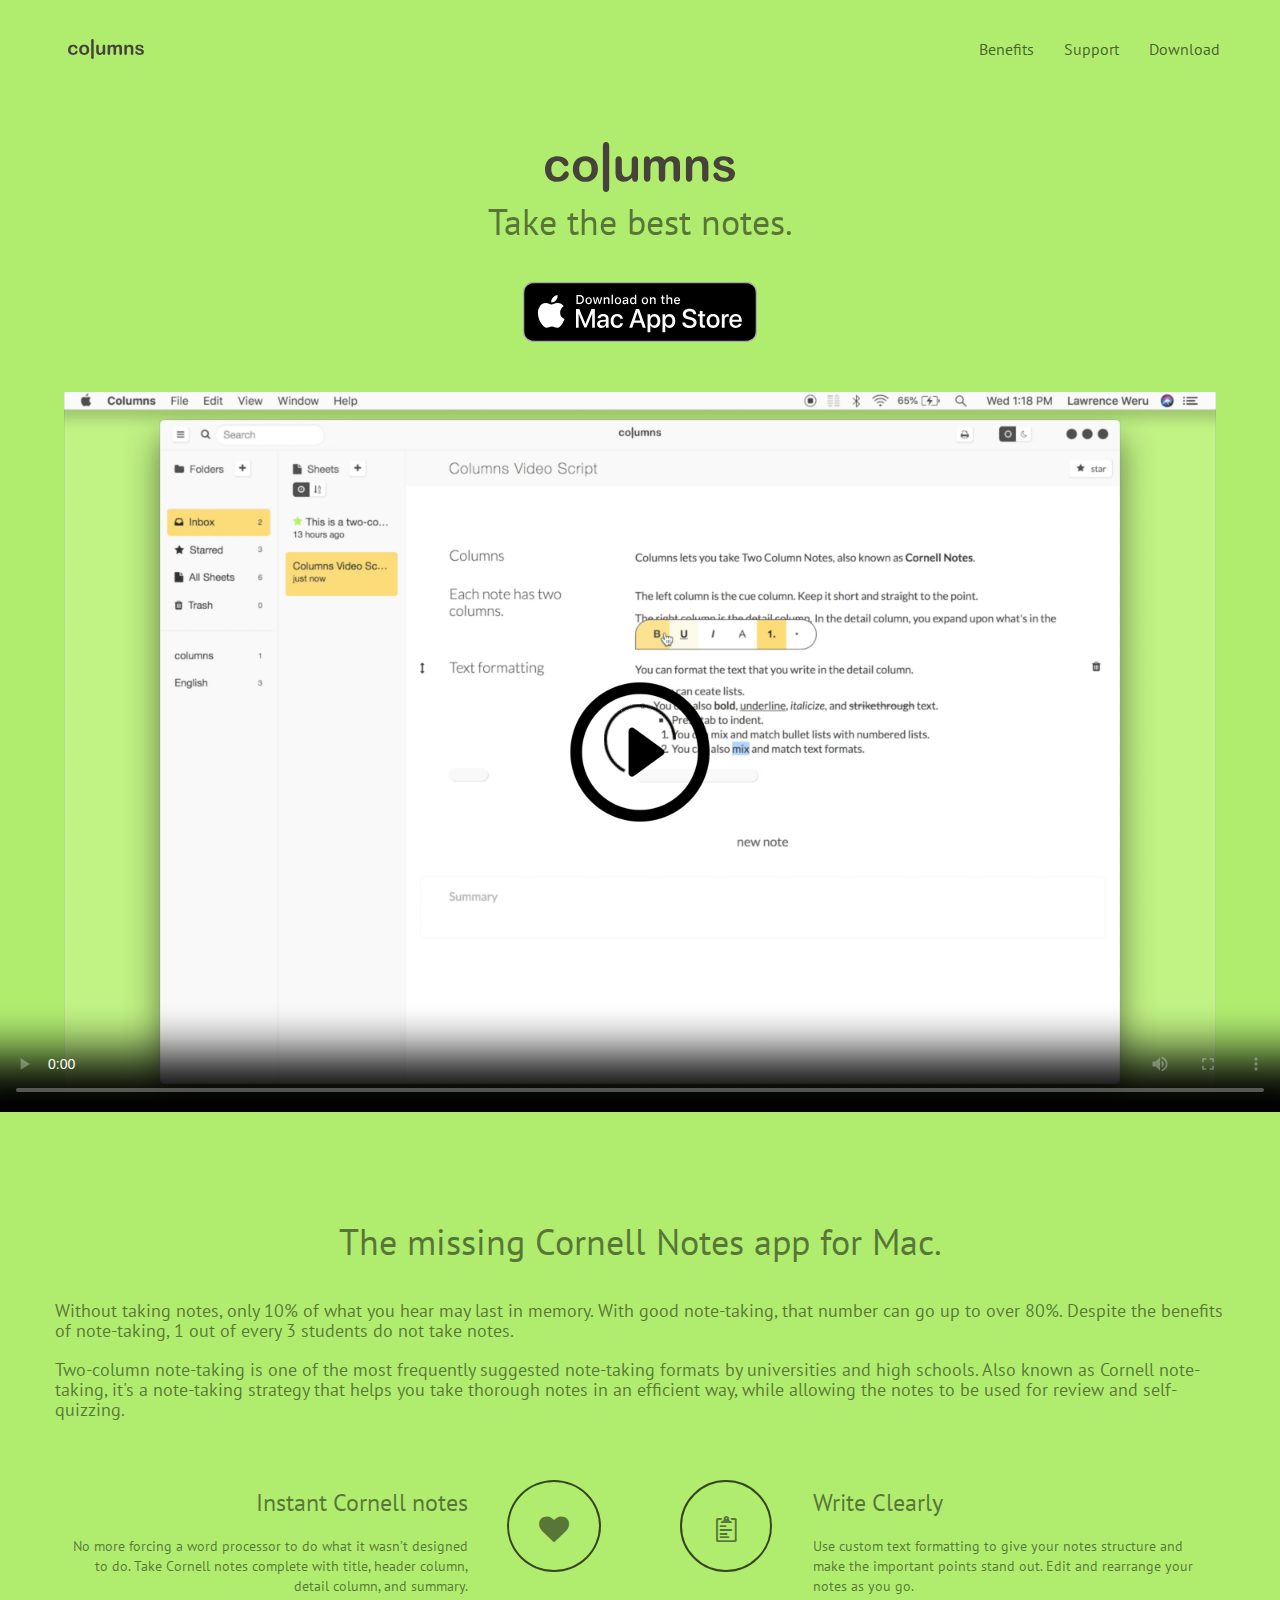
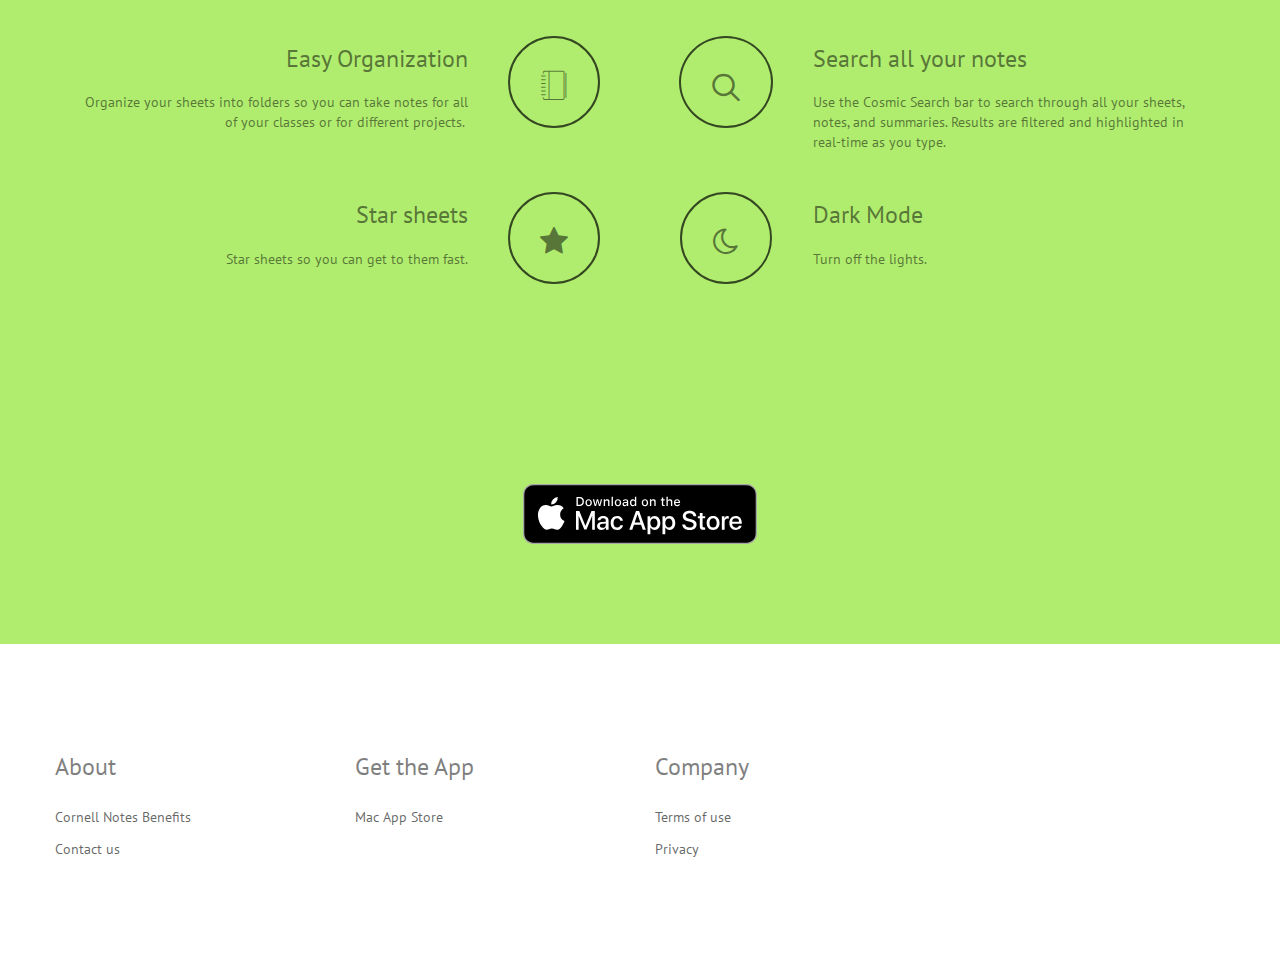
==== commit d4487887: "video poster" ====
--- a/index.html
+++ b/index.html
@@ -1 +1 @@
-<!doctype html><html lang="Default"><head> <meta charset="utf-8"> <meta name="keywords" content=""> <meta name="description" content=""> <meta name="viewport" content="width=device-width, initial-scale=1.0, viewport-fit=cover"> <link rel="shortcut icon" type="image/png" href="favicon.ico"> <link rel="stylesheet" type="text/css" href="./css/bootstrap.min.css"><link rel="stylesheet" type="text/css" href="style.css"><link rel="stylesheet" type="text/css" href="./css/animate.min.css"><link rel="stylesheet" type="text/css" href="./css/font-awesome.min.css"><link rel="stylesheet" type="text/css" href="./css/ionicons.min.css"><link rel="stylesheet" type="text/css" href="./css/et-line.min.css"><link rel="stylesheet" type="text/css" href="./css/feather.min.css"><link href='https://fonts.googleapis.com/css?family=Arvo&amp;subset=latin,latin-ext' rel='stylesheet' type='text/css'><link href='https://fonts.googleapis.com/css?family=PT+Sans&amp;subset=latin,latin-ext' rel='stylesheet' type='text/css'> <script src="./js/jquery-2.1.0.min.js"></script><script src="./js/bootstrap.min.js"></script><script src="./js/blocs.min.js"></script> <title>Home</title> <!-- Analytics --> <!-- Global site tag (gtag.js) - Google Analytics --><script async src="https://www.googletagmanager.com/gtag/js?id=G-P4EZGR131Y"></script><script>  window.dataLayer = window.dataLayer || [];  function gtag(){dataLayer.push(arguments);}  gtag('js', new Date());  gtag('config', 'G-P4EZGR131Y');</script><!-- Analytics END --> </head><body><!-- Main container --><div class="page-container"> <!-- bloc-0 --><div class="bloc bgc-inchworm l-bloc " id="bloc-0"><div class="container bloc-sm"><nav class="navbar row"><div class="navbar-header"><a class="navbar-brand ltc-isabelline" href="index.html"><img src="img/columns_word_svg.svg" alt="columns" height="20" /></a><button id="nav-toggle" type="button" class="ui-navbar-toggle navbar-toggle" data-toggle="collapse" data-target=".navbar-1"><span class="sr-only">Toggle navigation</span><span class="icon-bar"></span><span class="icon-bar"></span><span class="icon-bar"></span></button></div><div class="collapse navbar-collapse navbar-1"><ul class="site-navigation nav navbar-nav"><li><a href="benefits.html">Benefits</a></li><li><a href="support.html">Support</a></li><li><a href="https://apps.apple.com/us/app/columns-two-column-notes/id1493839821?ls=1&amp;mt=12" id="pl-undefined" target="_blank">Download</a></li></ul></div></nav></div></div><!-- bloc-0 END --><!-- bloc-1 --><div class="bloc none full-width-bloc bgc-inchworm l-bloc" id="bloc-1"><div class="container bloc-md"><div class="row"><div class="col-sm-12"><img src="img/columns_word_svg.svg" class="center-block" height="50" alt="columns" /><h3 class="text-center mg-lg mountain-hero-text-sub animated fadeInUp animDelay06, .animDelay04-hvr ">Take the best notes.</h3><a href="https://apps.apple.com/us/app/columns-two-column-notes/id1493839821" target="_blank"><img src="img/Download_on_the_Mac_App_Store_Badge_US-UK_RGB_blk_092917.svg" class="center-block" height="60" /></a></div></div></div></div><!-- bloc-1 END --><!-- bloc-2 --><div class="bloc none full-width-bloc bgc-inchworm l-bloc" id="bloc-2"><div class="container"><div class="row row-no-gutters bgc-inchworm"><div class="col-sm-12"><div class="embed-responsive embed-responsive-16by9"><video controls class="embed-responsive-item"><source src="vid/ColumnsAppPromo.mp4" type="video/mp4" />Your browser does not support HTML5 video.</video></div></div></div></div></div><!-- bloc-2 END --><!-- bloc-3 --><div class="bloc feature-list bgc-inchworm l-bloc" id="bloc-3"><div class="container bloc-lg"><div class="row"><div class="col-sm-12"><h1 class="text-center mg-md">The missing Cornell Notes app for Mac.</h1><h4><br>Without taking notes, only 10% of what you hear may last in memory. With good note-taking, that number can go up to over 80%. Despite the benefits of note-taking, 1 out of every 3 students do not take notes.<br><br>Two-column note-taking is one of the most frequently suggested note-taking formats by universities and high schools. Also known as Cornell note-taking, it's a note-taking strategy that helps you take thorough notes in an efficient way, while allowing the notes to be used for review and self-quizzing. <br><br></h4></div></div><div class="row voffset"><div class="col-sm-6"><div class="col-sm-3 col-md-3 col-sm-push-9"><div class="text-center"><span class="fa fa-heart icon-round icon-md"></span></div></div><div class="col-sm-9 col-sm-pull-3"><h3 class="text-right mg-md blocs-mob-center-text ">Instant Cornell notes</h3><p class="text-right blocs-mob-center-text ">No more forcing a word processor to do what it wasn&rsquo;t designed to do. Take Cornell notes complete with title, header column, detail column, and summary.</p></div></div><div class="col-sm-6"><div class="col-sm-3"><div class="text-center"><span class="ion ion-clipboard icon-round icon-md"></span></div></div><div class="col-sm-9"><h3 class="mg-md blocs-mob-center-text ">Write Clearly<br></h3><p class="blocs-mob-center-text ">Use custom text formatting to give your notes structure and make the important points stand out.&nbsp;Edit and rearrange your notes as you go.</p></div></div></div><div class="row voffset"><div class="col-sm-6"><div class="col-sm-3 col-md-3 col-sm-push-9"><div class="text-center"><span class="et-icon-notebook icon-round icon-md"></span></div></div><div class="col-sm-9 col-sm-pull-3"><h3 class="text-right mg-md blocs-mob-center-text ">Easy Organization</h3><p class="text-right blocs-mob-center-text ">Organize your sheets into folders so you can take notes for all of your classes or for different projects.&nbsp;</p></div></div><div class="col-sm-6"><div class="col-sm-3"><div class="text-center"><span class="feather-icon icon-search icon-round icon-md"></span></div></div><div class="col-sm-9"><h3 class="mg-md blocs-mob-center-text ">Search all your notes</h3><p class="blocs-mob-center-text ">Use the Cosmic Search bar to search through all your sheets, notes, and summaries. Results are filtered and highlighted in real-time as you type.</p></div></div></div><div class="row voffset"><div class="col-sm-6"><div class="col-sm-3 col-md-3 col-sm-push-9"><div class="text-center"><span class="fa fa-star icon-round icon-md"></span></div></div><div class="col-sm-9 col-sm-pull-3"><h3 class="text-right mg-md blocs-mob-center-text ">Star sheets</h3><p class="text-right blocs-mob-center-text ">Star sheets so you can get to them fast.</p></div></div><div class="col-sm-6"><div class="col-sm-3"><div class="text-center"><span class="fa fa-moon-o icon-round icon-md"></span></div></div><div class="col-sm-9"><h3 class="mg-md blocs-mob-center-text ">Dark Mode</h3><p class="blocs-mob-center-text ">Turn off the lights.&nbsp;</p></div></div></div></div></div><!-- bloc-3 END --><!-- ScrollToTop Button --><a class="bloc-button btn btn-d scrollToTop" onclick="scrollToTarget('1')"><span class="fa fa-chevron-up"></span></a><!-- ScrollToTop Button END--><!-- Footer - bloc-11 --><div class="bloc bgc-inchworm l-bloc" id="bloc-11"><div class="container bloc-lg"><div class="row"><a href="https://apps.apple.com/us/app/columns-two-column-notes/id1493839821" target="_blank"><img src="img/Download_on_the_Mac_App_Store_Badge_US-UK_RGB_blk_092917.svg" class="center-block" height="60" /></a></div></div></div><!-- Footer - bloc-11 END --><!-- Footer - bloc-12 --><div class="bloc bgc-white l-bloc" id="bloc-12"><div class="container bloc-lg"><div class="row"><div class="col-sm-3"><h3 class="mg-md bloc-mob-center-text ">About</h3><a href="benefits.html" class="a-btn a-block bloc-mob-center-text">Cornell Notes Benefits</a><a href="support.html" class="a-btn a-block bloc-mob-center-text">Contact us</a></div><div class="col-sm-3"><h3 class="mg-md bloc-mob-center-text ">Get the App</h3><a href="https://apps.apple.com/us/app/columns-two-column-notes/id1493839821" class="a-btn a-block bloc-mob-center-text" target="_blank">Mac App Store</a></div><div class="col-sm-3"><h3 class="mg-md bloc-mob-center-text ">Company</h3><a href="legal.html" class="a-btn a-block bloc-mob-center-text">Terms of use</a><a href="legal.html" class="a-btn a-block bloc-mob-center-text">Privacy</a></div><div class="col-sm-3"></div></div></div></div><!-- Footer - bloc-12 END --></div><!-- Main container END --> </body></html>+<!doctype html><html lang="Default"><head> <meta charset="utf-8"> <meta name="keywords" content=""> <meta name="description" content=""> <meta name="viewport" content="width=device-width, initial-scale=1.0, viewport-fit=cover"> <link rel="shortcut icon" type="image/png" href="favicon.ico"> <link rel="stylesheet" type="text/css" href="./css/bootstrap.min.css"><link rel="stylesheet" type="text/css" href="style.css"><link rel="stylesheet" type="text/css" href="./css/animate.min.css"><link rel="stylesheet" type="text/css" href="./css/font-awesome.min.css"><link rel="stylesheet" type="text/css" href="./css/ionicons.min.css"><link rel="stylesheet" type="text/css" href="./css/et-line.min.css"><link rel="stylesheet" type="text/css" href="./css/feather.min.css"><link href='https://fonts.googleapis.com/css?family=Arvo&amp;subset=latin,latin-ext' rel='stylesheet' type='text/css'><link href='https://fonts.googleapis.com/css?family=PT+Sans&amp;subset=latin,latin-ext' rel='stylesheet' type='text/css'> <script src="./js/jquery-2.1.0.min.js"></script><script src="./js/bootstrap.min.js"></script><script src="./js/blocs.min.js"></script> <title>Home</title> <!-- Analytics --> <!-- Global site tag (gtag.js) - Google Analytics --><script async src="https://www.googletagmanager.com/gtag/js?id=G-P4EZGR131Y"></script><script>  window.dataLayer = window.dataLayer || [];  function gtag(){dataLayer.push(arguments);}  gtag('js', new Date());  gtag('config', 'G-P4EZGR131Y');</script><!-- Analytics END --> </head><body><!-- Main container --><div class="page-container"> <!-- bloc-0 --><div class="bloc bgc-inchworm l-bloc " id="bloc-0"><div class="container bloc-sm"><nav class="navbar row"><div class="navbar-header"><a class="navbar-brand ltc-isabelline" href="index.html"><img src="img/columns_word_svg.svg" alt="columns" height="20" /></a><button id="nav-toggle" type="button" class="ui-navbar-toggle navbar-toggle" data-toggle="collapse" data-target=".navbar-1"><span class="sr-only">Toggle navigation</span><span class="icon-bar"></span><span class="icon-bar"></span><span class="icon-bar"></span></button></div><div class="collapse navbar-collapse navbar-1"><ul class="site-navigation nav navbar-nav"><li><a href="benefits.html">Benefits</a></li><li><a href="support.html">Support</a></li><li><a href="https://apps.apple.com/us/app/columns-two-column-notes/id1493839821?ls=1&amp;mt=12" id="pl-undefined" target="_blank">Download</a></li></ul></div></nav></div></div><!-- bloc-0 END --><!-- bloc-1 --><div class="bloc none full-width-bloc bgc-inchworm l-bloc" id="bloc-1"><div class="container bloc-md"><div class="row"><div class="col-sm-12"><img src="img/columns_word_svg.svg" class="center-block" height="50" alt="columns" /><h3 class="text-center mg-lg mountain-hero-text-sub animated fadeInUp animDelay06, .animDelay04-hvr ">Take the best notes.</h3><a href="https://apps.apple.com/us/app/columns-two-column-notes/id1493839821" target="_blank"><img src="img/Download_on_the_Mac_App_Store_Badge_US-UK_RGB_blk_092917.svg" class="center-block" height="60" /></a></div></div></div></div><!-- bloc-1 END --><!-- bloc-2 --><div class="bloc none full-width-bloc bgc-inchworm l-bloc" id="bloc-2"><div class="container"><div class="row row-no-gutters bgc-inchworm"><div class="col-sm-12"><div class="embed-responsive embed-responsive-16by9"><video poster="img/columnsAppVideoPoster.png" controls class="embed-responsive-item"><source src="vid/ColumnsAppPromo.mp4" type="video/mp4" />Your browser does not support HTML5 video.</video></div></div></div></div></div><!-- bloc-2 END --><!-- bloc-3 --><div class="bloc feature-list bgc-inchworm l-bloc" id="bloc-3"><div class="container bloc-lg"><div class="row"><div class="col-sm-12"><h1 class="text-center mg-md">The missing Cornell Notes app for Mac.</h1><h4><br>Without taking notes, only 10% of what you hear may last in memory. With good note-taking, that number can go up to over 80%. Despite the benefits of note-taking, 1 out of every 3 students do not take notes.<br><br>Two-column note-taking is one of the most frequently suggested note-taking formats by universities and high schools. Also known as Cornell note-taking, it's a note-taking strategy that helps you take thorough notes in an efficient way, while allowing the notes to be used for review and self-quizzing. <br><br></h4></div></div><div class="row voffset"><div class="col-sm-6"><div class="col-sm-3 col-md-3 col-sm-push-9"><div class="text-center"><span class="fa fa-heart icon-round icon-md"></span></div></div><div class="col-sm-9 col-sm-pull-3"><h3 class="text-right mg-md blocs-mob-center-text ">Instant Cornell notes</h3><p class="text-right blocs-mob-center-text ">No more forcing a word processor to do what it wasn&rsquo;t designed to do. Take Cornell notes complete with title, header column, detail column, and summary.</p></div></div><div class="col-sm-6"><div class="col-sm-3"><div class="text-center"><span class="ion ion-clipboard icon-round icon-md"></span></div></div><div class="col-sm-9"><h3 class="mg-md blocs-mob-center-text ">Write Clearly<br></h3><p class="blocs-mob-center-text ">Use custom text formatting to give your notes structure and make the important points stand out.&nbsp;Edit and rearrange your notes as you go.</p></div></div></div><div class="row voffset"><div class="col-sm-6"><div class="col-sm-3 col-md-3 col-sm-push-9"><div class="text-center"><span class="et-icon-notebook icon-round icon-md"></span></div></div><div class="col-sm-9 col-sm-pull-3"><h3 class="text-right mg-md blocs-mob-center-text ">Easy Organization</h3><p class="text-right blocs-mob-center-text ">Organize your sheets into folders so you can take notes for all of your classes or for different projects.&nbsp;</p></div></div><div class="col-sm-6"><div class="col-sm-3"><div class="text-center"><span class="feather-icon icon-search icon-round icon-md"></span></div></div><div class="col-sm-9"><h3 class="mg-md blocs-mob-center-text ">Search all your notes</h3><p class="blocs-mob-center-text ">Use the Cosmic Search bar to search through all your sheets, notes, and summaries. Results are filtered and highlighted in real-time as you type.</p></div></div></div><div class="row voffset"><div class="col-sm-6"><div class="col-sm-3 col-md-3 col-sm-push-9"><div class="text-center"><span class="fa fa-star icon-round icon-md"></span></div></div><div class="col-sm-9 col-sm-pull-3"><h3 class="text-right mg-md blocs-mob-center-text ">Star sheets</h3><p class="text-right blocs-mob-center-text ">Star sheets so you can get to them fast.</p></div></div><div class="col-sm-6"><div class="col-sm-3"><div class="text-center"><span class="fa fa-moon-o icon-round icon-md"></span></div></div><div class="col-sm-9"><h3 class="mg-md blocs-mob-center-text ">Dark Mode</h3><p class="blocs-mob-center-text ">Turn off the lights.&nbsp;</p></div></div></div></div></div><!-- bloc-3 END --><!-- ScrollToTop Button --><a class="bloc-button btn btn-d scrollToTop" onclick="scrollToTarget('1')"><span class="fa fa-chevron-up"></span></a><!-- ScrollToTop Button END--><!-- Footer - bloc-11 --><div class="bloc bgc-inchworm l-bloc" id="bloc-11"><div class="container bloc-lg"><div class="row"><a href="https://apps.apple.com/us/app/columns-two-column-notes/id1493839821" target="_blank"><img src="img/Download_on_the_Mac_App_Store_Badge_US-UK_RGB_blk_092917.svg" class="center-block" height="60" /></a></div></div></div><!-- Footer - bloc-11 END --><!-- Footer - bloc-12 --><div class="bloc bgc-white l-bloc" id="bloc-12"><div class="container bloc-lg"><div class="row"><div class="col-sm-3"><h3 class="mg-md bloc-mob-center-text ">About</h3><a href="benefits.html" class="a-btn a-block bloc-mob-center-text">Cornell Notes Benefits</a><a href="support.html" class="a-btn a-block bloc-mob-center-text">Contact us</a></div><div class="col-sm-3"><h3 class="mg-md bloc-mob-center-text ">Get the App</h3><a href="https://apps.apple.com/us/app/columns-two-column-notes/id1493839821" class="a-btn a-block bloc-mob-center-text" target="_blank">Mac App Store</a></div><div class="col-sm-3"><h3 class="mg-md bloc-mob-center-text ">Company</h3><a href="legal.html" class="a-btn a-block bloc-mob-center-text">Terms of use</a><a href="legal.html" class="a-btn a-block bloc-mob-center-text">Privacy</a></div><div class="col-sm-3"></div></div></div></div><!-- Footer - bloc-12 END --></div><!-- Main container END --> </body></html>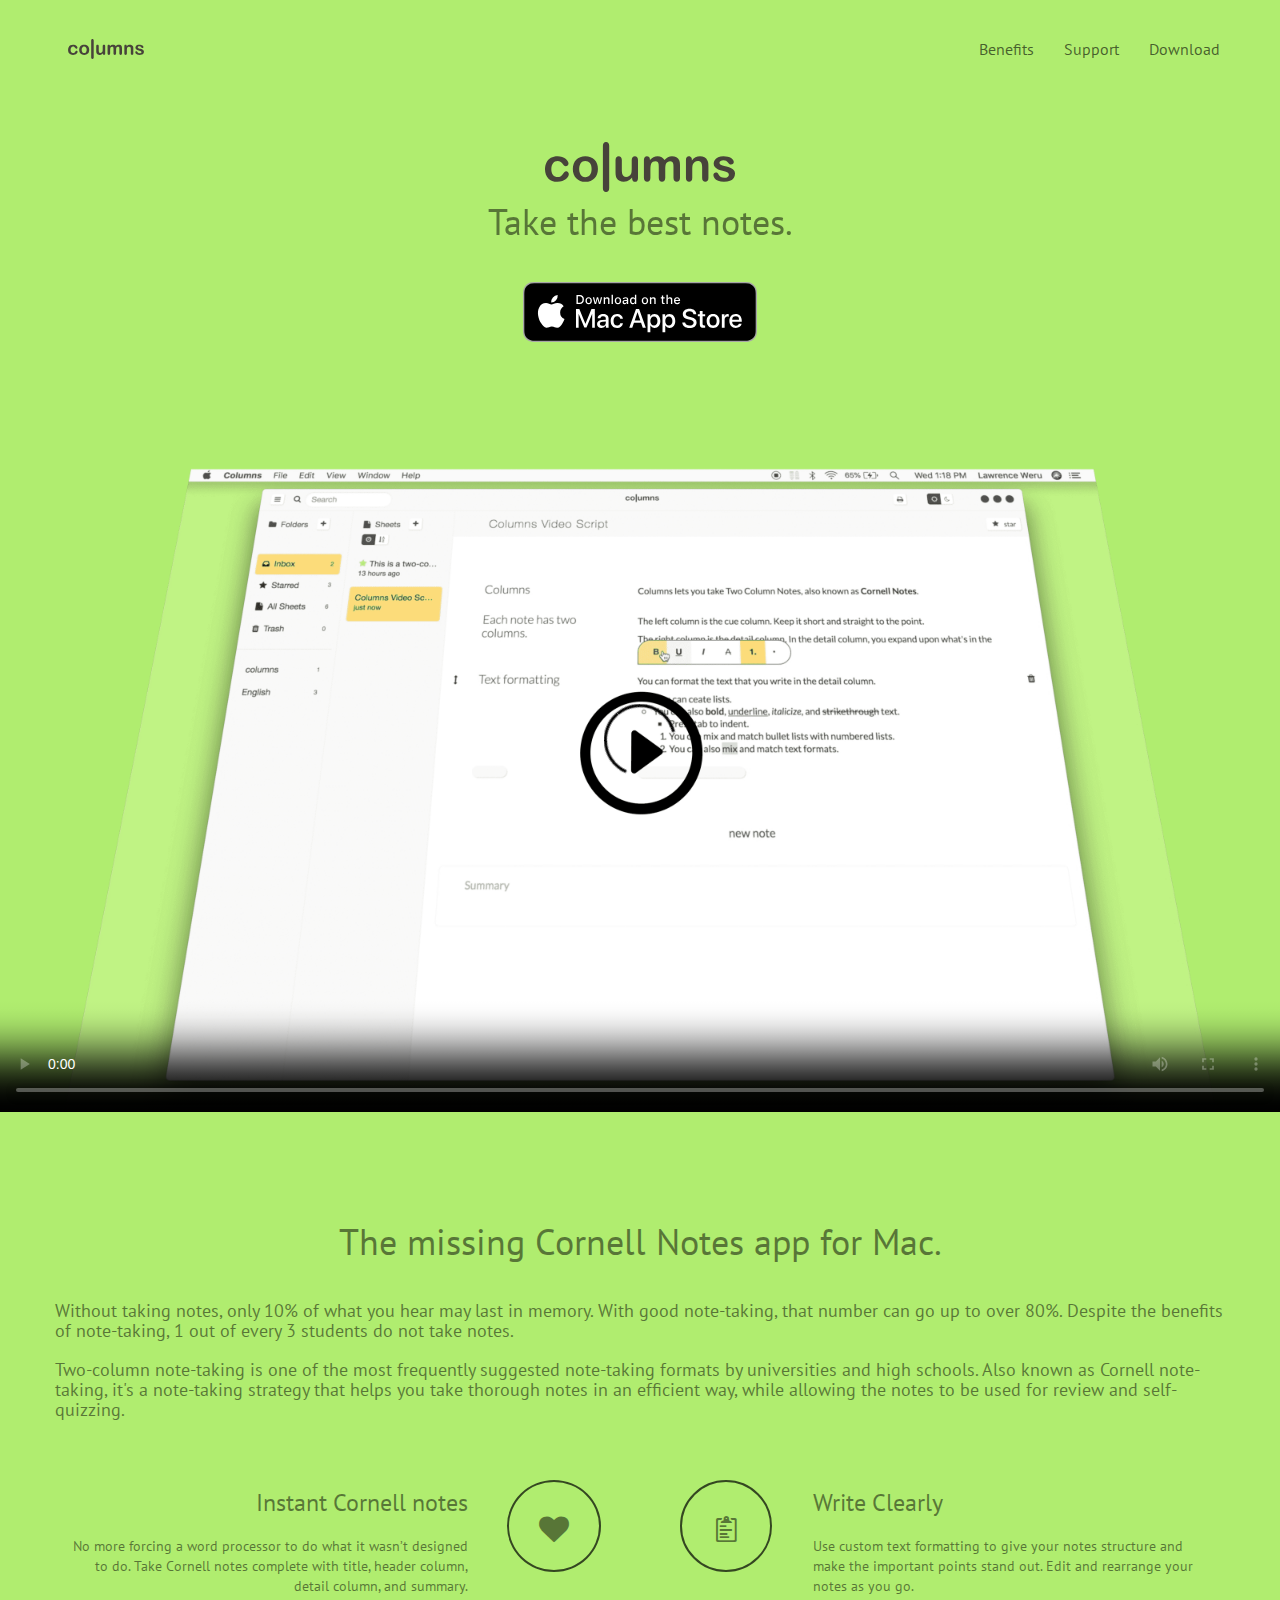
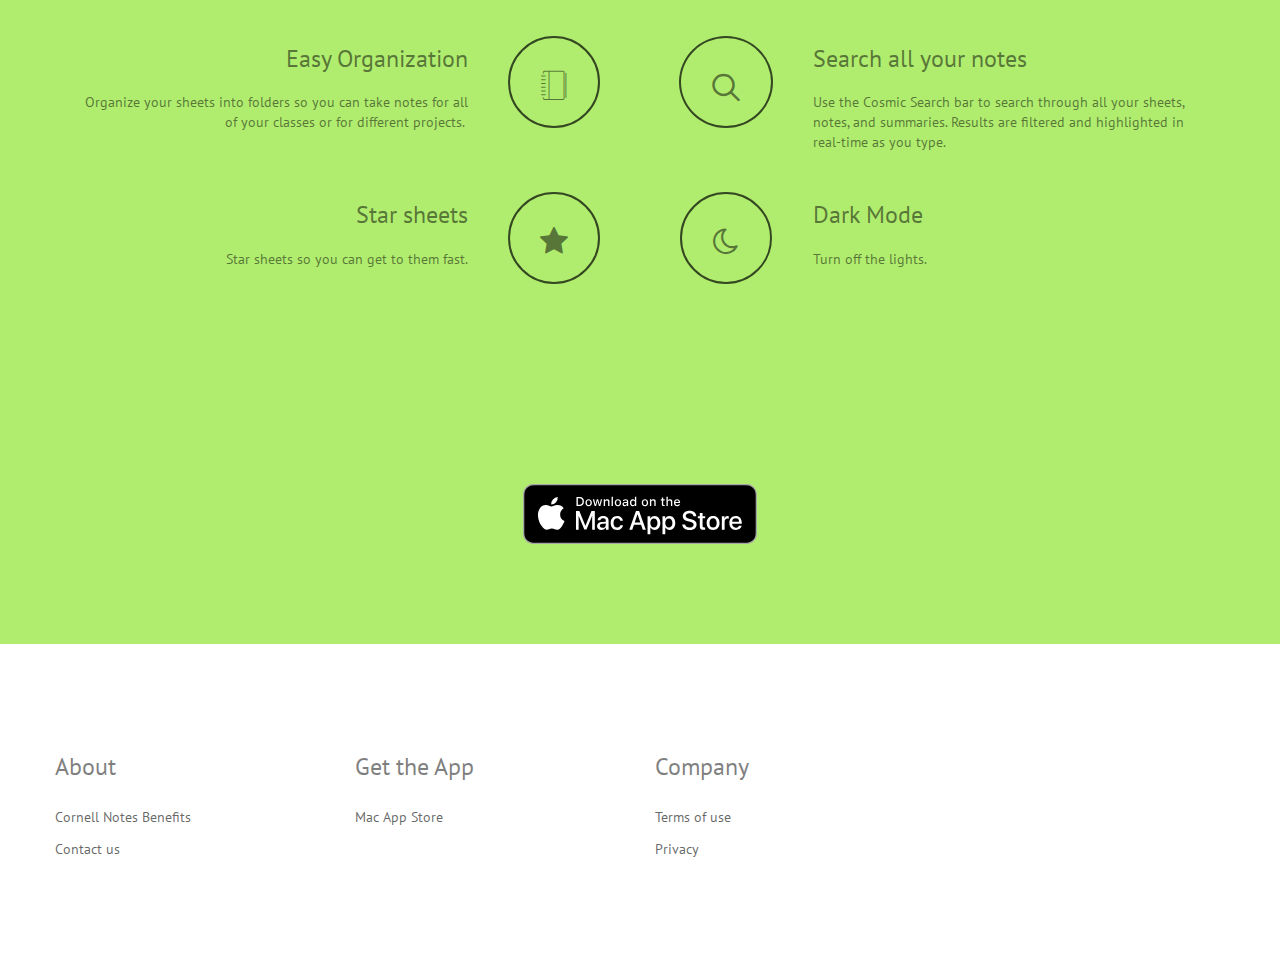
==== commit 28b36a37: "updates" ====
--- a/index.html
+++ b/index.html
@@ -1 +1 @@
-<!doctype html><html lang="Default"><head> <meta charset="utf-8"> <meta name="keywords" content=""> <meta name="description" content=""> <meta name="viewport" content="width=device-width, initial-scale=1.0, viewport-fit=cover"> <link rel="shortcut icon" type="image/png" href="favicon.ico"> <link rel="stylesheet" type="text/css" href="./css/bootstrap.min.css"><link rel="stylesheet" type="text/css" href="style.css"><link rel="stylesheet" type="text/css" href="./css/animate.min.css"><link rel="stylesheet" type="text/css" href="./css/font-awesome.min.css"><link rel="stylesheet" type="text/css" href="./css/ionicons.min.css"><link rel="stylesheet" type="text/css" href="./css/et-line.min.css"><link rel="stylesheet" type="text/css" href="./css/feather.min.css"><link href='https://fonts.googleapis.com/css?family=Arvo&amp;subset=latin,latin-ext' rel='stylesheet' type='text/css'><link href='https://fonts.googleapis.com/css?family=PT+Sans&amp;subset=latin,latin-ext' rel='stylesheet' type='text/css'> <script src="./js/jquery-2.1.0.min.js"></script><script src="./js/bootstrap.min.js"></script><script src="./js/blocs.min.js"></script> <title>Home</title> <!-- Analytics --> <!-- Global site tag (gtag.js) - Google Analytics --><script async src="https://www.googletagmanager.com/gtag/js?id=G-P4EZGR131Y"></script><script>  window.dataLayer = window.dataLayer || [];  function gtag(){dataLayer.push(arguments);}  gtag('js', new Date());  gtag('config', 'G-P4EZGR131Y');</script><!-- Analytics END --> </head><body><!-- Main container --><div class="page-container"> <!-- bloc-0 --><div class="bloc bgc-inchworm l-bloc " id="bloc-0"><div class="container bloc-sm"><nav class="navbar row"><div class="navbar-header"><a class="navbar-brand ltc-isabelline" href="index.html"><img src="img/columns_word_svg.svg" alt="columns" height="20" /></a><button id="nav-toggle" type="button" class="ui-navbar-toggle navbar-toggle" data-toggle="collapse" data-target=".navbar-1"><span class="sr-only">Toggle navigation</span><span class="icon-bar"></span><span class="icon-bar"></span><span class="icon-bar"></span></button></div><div class="collapse navbar-collapse navbar-1"><ul class="site-navigation nav navbar-nav"><li><a href="benefits.html">Benefits</a></li><li><a href="support.html">Support</a></li><li><a href="https://apps.apple.com/us/app/columns-two-column-notes/id1493839821?ls=1&amp;mt=12" id="pl-undefined" target="_blank">Download</a></li></ul></div></nav></div></div><!-- bloc-0 END --><!-- bloc-1 --><div class="bloc none full-width-bloc bgc-inchworm l-bloc" id="bloc-1"><div class="container bloc-md"><div class="row"><div class="col-sm-12"><img src="img/columns_word_svg.svg" class="center-block" height="50" alt="columns" /><h3 class="text-center mg-lg mountain-hero-text-sub animated fadeInUp animDelay06, .animDelay04-hvr ">Take the best notes.</h3><a href="https://apps.apple.com/us/app/columns-two-column-notes/id1493839821" target="_blank"><img src="img/Download_on_the_Mac_App_Store_Badge_US-UK_RGB_blk_092917.svg" class="center-block" height="60" /></a></div></div></div></div><!-- bloc-1 END --><!-- bloc-2 --><div class="bloc none full-width-bloc bgc-inchworm l-bloc" id="bloc-2"><div class="container"><div class="row row-no-gutters bgc-inchworm"><div class="col-sm-12"><div class="embed-responsive embed-responsive-16by9"><video poster="img/columnsAppVideoPoster.png" controls class="embed-responsive-item"><source src="vid/ColumnsAppPromo.mp4" type="video/mp4" />Your browser does not support HTML5 video.</video></div></div></div></div></div><!-- bloc-2 END --><!-- bloc-3 --><div class="bloc feature-list bgc-inchworm l-bloc" id="bloc-3"><div class="container bloc-lg"><div class="row"><div class="col-sm-12"><h1 class="text-center mg-md">The missing Cornell Notes app for Mac.</h1><h4><br>Without taking notes, only 10% of what you hear may last in memory. With good note-taking, that number can go up to over 80%. Despite the benefits of note-taking, 1 out of every 3 students do not take notes.<br><br>Two-column note-taking is one of the most frequently suggested note-taking formats by universities and high schools. Also known as Cornell note-taking, it's a note-taking strategy that helps you take thorough notes in an efficient way, while allowing the notes to be used for review and self-quizzing. <br><br></h4></div></div><div class="row voffset"><div class="col-sm-6"><div class="col-sm-3 col-md-3 col-sm-push-9"><div class="text-center"><span class="fa fa-heart icon-round icon-md"></span></div></div><div class="col-sm-9 col-sm-pull-3"><h3 class="text-right mg-md blocs-mob-center-text ">Instant Cornell notes</h3><p class="text-right blocs-mob-center-text ">No more forcing a word processor to do what it wasn&rsquo;t designed to do. Take Cornell notes complete with title, header column, detail column, and summary.</p></div></div><div class="col-sm-6"><div class="col-sm-3"><div class="text-center"><span class="ion ion-clipboard icon-round icon-md"></span></div></div><div class="col-sm-9"><h3 class="mg-md blocs-mob-center-text ">Write Clearly<br></h3><p class="blocs-mob-center-text ">Use custom text formatting to give your notes structure and make the important points stand out.&nbsp;Edit and rearrange your notes as you go.</p></div></div></div><div class="row voffset"><div class="col-sm-6"><div class="col-sm-3 col-md-3 col-sm-push-9"><div class="text-center"><span class="et-icon-notebook icon-round icon-md"></span></div></div><div class="col-sm-9 col-sm-pull-3"><h3 class="text-right mg-md blocs-mob-center-text ">Easy Organization</h3><p class="text-right blocs-mob-center-text ">Organize your sheets into folders so you can take notes for all of your classes or for different projects.&nbsp;</p></div></div><div class="col-sm-6"><div class="col-sm-3"><div class="text-center"><span class="feather-icon icon-search icon-round icon-md"></span></div></div><div class="col-sm-9"><h3 class="mg-md blocs-mob-center-text ">Search all your notes</h3><p class="blocs-mob-center-text ">Use the Cosmic Search bar to search through all your sheets, notes, and summaries. Results are filtered and highlighted in real-time as you type.</p></div></div></div><div class="row voffset"><div class="col-sm-6"><div class="col-sm-3 col-md-3 col-sm-push-9"><div class="text-center"><span class="fa fa-star icon-round icon-md"></span></div></div><div class="col-sm-9 col-sm-pull-3"><h3 class="text-right mg-md blocs-mob-center-text ">Star sheets</h3><p class="text-right blocs-mob-center-text ">Star sheets so you can get to them fast.</p></div></div><div class="col-sm-6"><div class="col-sm-3"><div class="text-center"><span class="fa fa-moon-o icon-round icon-md"></span></div></div><div class="col-sm-9"><h3 class="mg-md blocs-mob-center-text ">Dark Mode</h3><p class="blocs-mob-center-text ">Turn off the lights.&nbsp;</p></div></div></div></div></div><!-- bloc-3 END --><!-- ScrollToTop Button --><a class="bloc-button btn btn-d scrollToTop" onclick="scrollToTarget('1')"><span class="fa fa-chevron-up"></span></a><!-- ScrollToTop Button END--><!-- Footer - bloc-11 --><div class="bloc bgc-inchworm l-bloc" id="bloc-11"><div class="container bloc-lg"><div class="row"><a href="https://apps.apple.com/us/app/columns-two-column-notes/id1493839821" target="_blank"><img src="img/Download_on_the_Mac_App_Store_Badge_US-UK_RGB_blk_092917.svg" class="center-block" height="60" /></a></div></div></div><!-- Footer - bloc-11 END --><!-- Footer - bloc-12 --><div class="bloc bgc-white l-bloc" id="bloc-12"><div class="container bloc-lg"><div class="row"><div class="col-sm-3"><h3 class="mg-md bloc-mob-center-text ">About</h3><a href="benefits.html" class="a-btn a-block bloc-mob-center-text">Cornell Notes Benefits</a><a href="support.html" class="a-btn a-block bloc-mob-center-text">Contact us</a></div><div class="col-sm-3"><h3 class="mg-md bloc-mob-center-text ">Get the App</h3><a href="https://apps.apple.com/us/app/columns-two-column-notes/id1493839821" class="a-btn a-block bloc-mob-center-text" target="_blank">Mac App Store</a></div><div class="col-sm-3"><h3 class="mg-md bloc-mob-center-text ">Company</h3><a href="legal.html" class="a-btn a-block bloc-mob-center-text">Terms of use</a><a href="legal.html" class="a-btn a-block bloc-mob-center-text">Privacy</a></div><div class="col-sm-3"></div></div></div></div><!-- Footer - bloc-12 END --></div><!-- Main container END --> </body></html>+<!doctype html><html lang="Default"><head> <meta charset="utf-8"> <meta name="keywords" content=""> <meta name="description" content=""> <meta name="viewport" content="width=device-width, initial-scale=1.0, viewport-fit=cover"> <link rel="shortcut icon" type="image/png" href="favicon.ico"> <link rel="stylesheet" type="text/css" href="./css/bootstrap.min.css"><link rel="stylesheet" type="text/css" href="style.css"><link rel="stylesheet" type="text/css" href="./css/animate.min.css"><link rel="stylesheet" type="text/css" href="./css/font-awesome.min.css"><link rel="stylesheet" type="text/css" href="./css/ionicons.min.css"><link rel="stylesheet" type="text/css" href="./css/et-line.min.css"><link rel="stylesheet" type="text/css" href="./css/feather.min.css"><link href='https://fonts.googleapis.com/css?family=Arvo&amp;subset=latin,latin-ext' rel='stylesheet' type='text/css'><link href='https://fonts.googleapis.com/css?family=PT+Sans&amp;subset=latin,latin-ext' rel='stylesheet' type='text/css'> <script src="./js/jquery-2.1.0.min.js"></script><script src="./js/bootstrap.min.js"></script><script src="./js/blocs.min.js"></script> <title>Home</title> <!-- Analytics --> <!-- Global site tag (gtag.js) - Google Analytics --><script async src="https://www.googletagmanager.com/gtag/js?id=G-P4EZGR131Y"></script><script>  window.dataLayer = window.dataLayer || [];  function gtag(){dataLayer.push(arguments);}  gtag('js', new Date());  gtag('config', 'G-P4EZGR131Y');</script><!-- Analytics END --> </head><body><!-- Main container --><div class="page-container"> <!-- bloc-0 --><div class="bloc bgc-inchworm l-bloc " id="bloc-0"><div class="container bloc-sm"><nav class="navbar row"><div class="navbar-header"><a class="navbar-brand ltc-isabelline" href="index.html"><img src="img/columns_word_svg.svg" alt="columns" height="20" /></a><button id="nav-toggle" type="button" class="ui-navbar-toggle navbar-toggle" data-toggle="collapse" data-target=".navbar-1"><span class="sr-only">Toggle navigation</span><span class="icon-bar"></span><span class="icon-bar"></span><span class="icon-bar"></span></button></div><div class="collapse navbar-collapse navbar-1"><ul class="site-navigation nav navbar-nav"><li><a href="benefits.html">Benefits</a></li><li><a href="support.html">Support</a></li><li><a href="https://apps.apple.com/us/app/columns-two-column-notes/id1493839821?ls=1&amp;mt=12" id="pl-undefined" target="_blank">Download</a></li></ul></div></nav></div></div><!-- bloc-0 END --><!-- bloc-1 --><div class="bloc none full-width-bloc bgc-inchworm l-bloc" id="bloc-1"><div class="container bloc-md"><div class="row"><div class="col-sm-12"><img src="img/columns_word_svg.svg" class="center-block" height="50" alt="columns" /><h3 class="text-center mg-lg mountain-hero-text-sub animated fadeInUp animDelay06, .animDelay04-hvr ">Take the best notes.</h3><a href="https://apps.apple.com/us/app/columns-two-column-notes/id1493839821" target="_blank"><img src="img/Download_on_the_Mac_App_Store_Badge_US-UK_RGB_blk_092917.svg" class="center-block" height="60" /></a></div></div></div></div><!-- bloc-1 END --><!-- bloc-2 --><div class="bloc none full-width-bloc bgc-inchworm l-bloc" id="bloc-2"><div class="container"><div class="row row-no-gutters bgc-inchworm"><div class="col-sm-12"><div class="embed-responsive embed-responsive-16by9"><video poster="img/columnsAppVideoPoster_perspective.png" controls class="embed-responsive-item"><source src="vid/ColumnsAppPromo.mp4" type="video/mp4" />Your browser does not support HTML5 video.</video></div></div></div></div></div><!-- bloc-2 END --><!-- bloc-3 --><div class="bloc feature-list bgc-inchworm l-bloc" id="bloc-3"><div class="container bloc-lg"><div class="row"><div class="col-sm-12"><h1 class="text-center mg-md">The missing Cornell Notes app for Mac.</h1><h4><br>Without taking notes, only 10% of what you hear may last in memory. With good note-taking, that number can go up to over 80%. Despite the benefits of note-taking, 1 out of every 3 students do not take notes.<br><br>Two-column note-taking is one of the most frequently suggested note-taking formats by universities and high schools. Also known as Cornell note-taking, it's a note-taking strategy that helps you take thorough notes in an efficient way, while allowing the notes to be used for review and self-quizzing. <br><br></h4></div></div><div class="row voffset"><div class="col-sm-6"><div class="col-sm-3 col-md-3 col-sm-push-9"><div class="text-center"><span class="fa fa-heart icon-round icon-md"></span></div></div><div class="col-sm-9 col-sm-pull-3"><h3 class="text-right mg-md blocs-mob-center-text ">Instant Cornell notes</h3><p class="text-right blocs-mob-center-text ">No more forcing a word processor to do what it wasn&rsquo;t designed to do. Take Cornell notes complete with title, header column, detail column, and summary.</p></div></div><div class="col-sm-6"><div class="col-sm-3"><div class="text-center"><span class="ion ion-clipboard icon-round icon-md"></span></div></div><div class="col-sm-9"><h3 class="mg-md blocs-mob-center-text ">Write Clearly<br></h3><p class="blocs-mob-center-text ">Use custom text formatting to give your notes structure and make the important points stand out.&nbsp;Edit and rearrange your notes as you go.</p></div></div></div><div class="row voffset"><div class="col-sm-6"><div class="col-sm-3 col-md-3 col-sm-push-9"><div class="text-center"><span class="et-icon-notebook icon-round icon-md"></span></div></div><div class="col-sm-9 col-sm-pull-3"><h3 class="text-right mg-md blocs-mob-center-text ">Easy Organization</h3><p class="text-right blocs-mob-center-text ">Organize your sheets into folders so you can take notes for all of your classes or for different projects.&nbsp;</p></div></div><div class="col-sm-6"><div class="col-sm-3"><div class="text-center"><span class="feather-icon icon-search icon-round icon-md"></span></div></div><div class="col-sm-9"><h3 class="mg-md blocs-mob-center-text ">Search all your notes</h3><p class="blocs-mob-center-text ">Use the Cosmic Search bar to search through all your sheets, notes, and summaries. Results are filtered and highlighted in real-time as you type.</p></div></div></div><div class="row voffset"><div class="col-sm-6"><div class="col-sm-3 col-md-3 col-sm-push-9"><div class="text-center"><span class="fa fa-star icon-round icon-md"></span></div></div><div class="col-sm-9 col-sm-pull-3"><h3 class="text-right mg-md blocs-mob-center-text ">Star sheets</h3><p class="text-right blocs-mob-center-text ">Star sheets so you can get to them fast.</p></div></div><div class="col-sm-6"><div class="col-sm-3"><div class="text-center"><span class="fa fa-moon-o icon-round icon-md"></span></div></div><div class="col-sm-9"><h3 class="mg-md blocs-mob-center-text ">Dark Mode</h3><p class="blocs-mob-center-text ">Turn off the lights.&nbsp;</p></div></div></div></div></div><!-- bloc-3 END --><!-- ScrollToTop Button --><a class="bloc-button btn btn-d scrollToTop" onclick="scrollToTarget('1')"><span class="fa fa-chevron-up"></span></a><!-- ScrollToTop Button END--><!-- Footer - bloc-11 --><div class="bloc bgc-inchworm l-bloc" id="bloc-11"><div class="container bloc-lg"><div class="row"><a href="https://apps.apple.com/us/app/columns-two-column-notes/id1493839821" target="_blank"><img src="img/Download_on_the_Mac_App_Store_Badge_US-UK_RGB_blk_092917.svg" class="center-block" height="60" /></a></div></div></div><!-- Footer - bloc-11 END --><!-- Footer - bloc-12 --><div class="bloc bgc-white l-bloc" id="bloc-12"><div class="container bloc-lg"><div class="row"><div class="col-sm-3"><h3 class="mg-md bloc-mob-center-text ">About</h3><a href="benefits.html" class="a-btn a-block bloc-mob-center-text">Cornell Notes Benefits</a><a href="support.html" class="a-btn a-block bloc-mob-center-text">Contact us</a></div><div class="col-sm-3"><h3 class="mg-md bloc-mob-center-text ">Get the App</h3><a href="https://apps.apple.com/us/app/columns-two-column-notes/id1493839821" class="a-btn a-block bloc-mob-center-text" target="_blank">Mac App Store</a></div><div class="col-sm-3"><h3 class="mg-md bloc-mob-center-text ">Company</h3><a href="legal.html" class="a-btn a-block bloc-mob-center-text">Terms of use</a><a href="legal.html" class="a-btn a-block bloc-mob-center-text">Privacy</a></div><div class="col-sm-3"></div></div></div></div><!-- Footer - bloc-12 END --></div><!-- Main container END --> </body></html>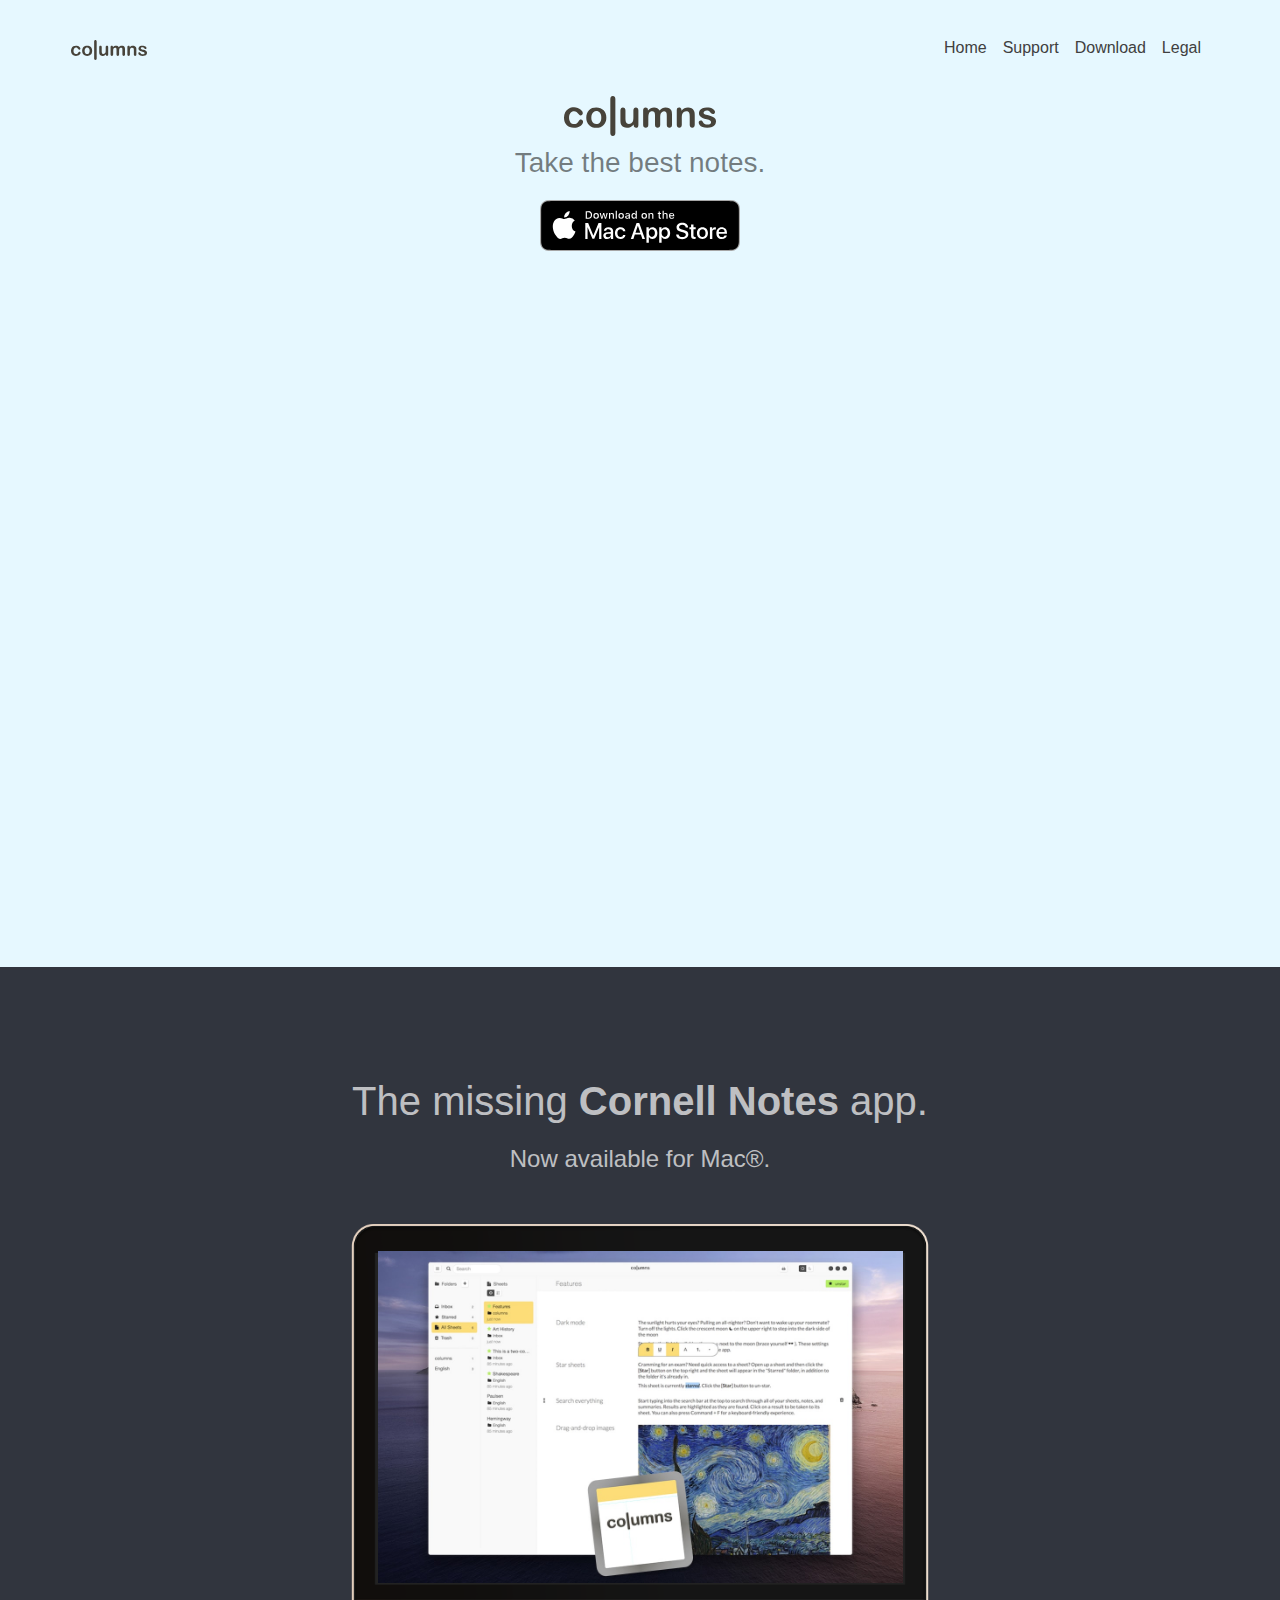
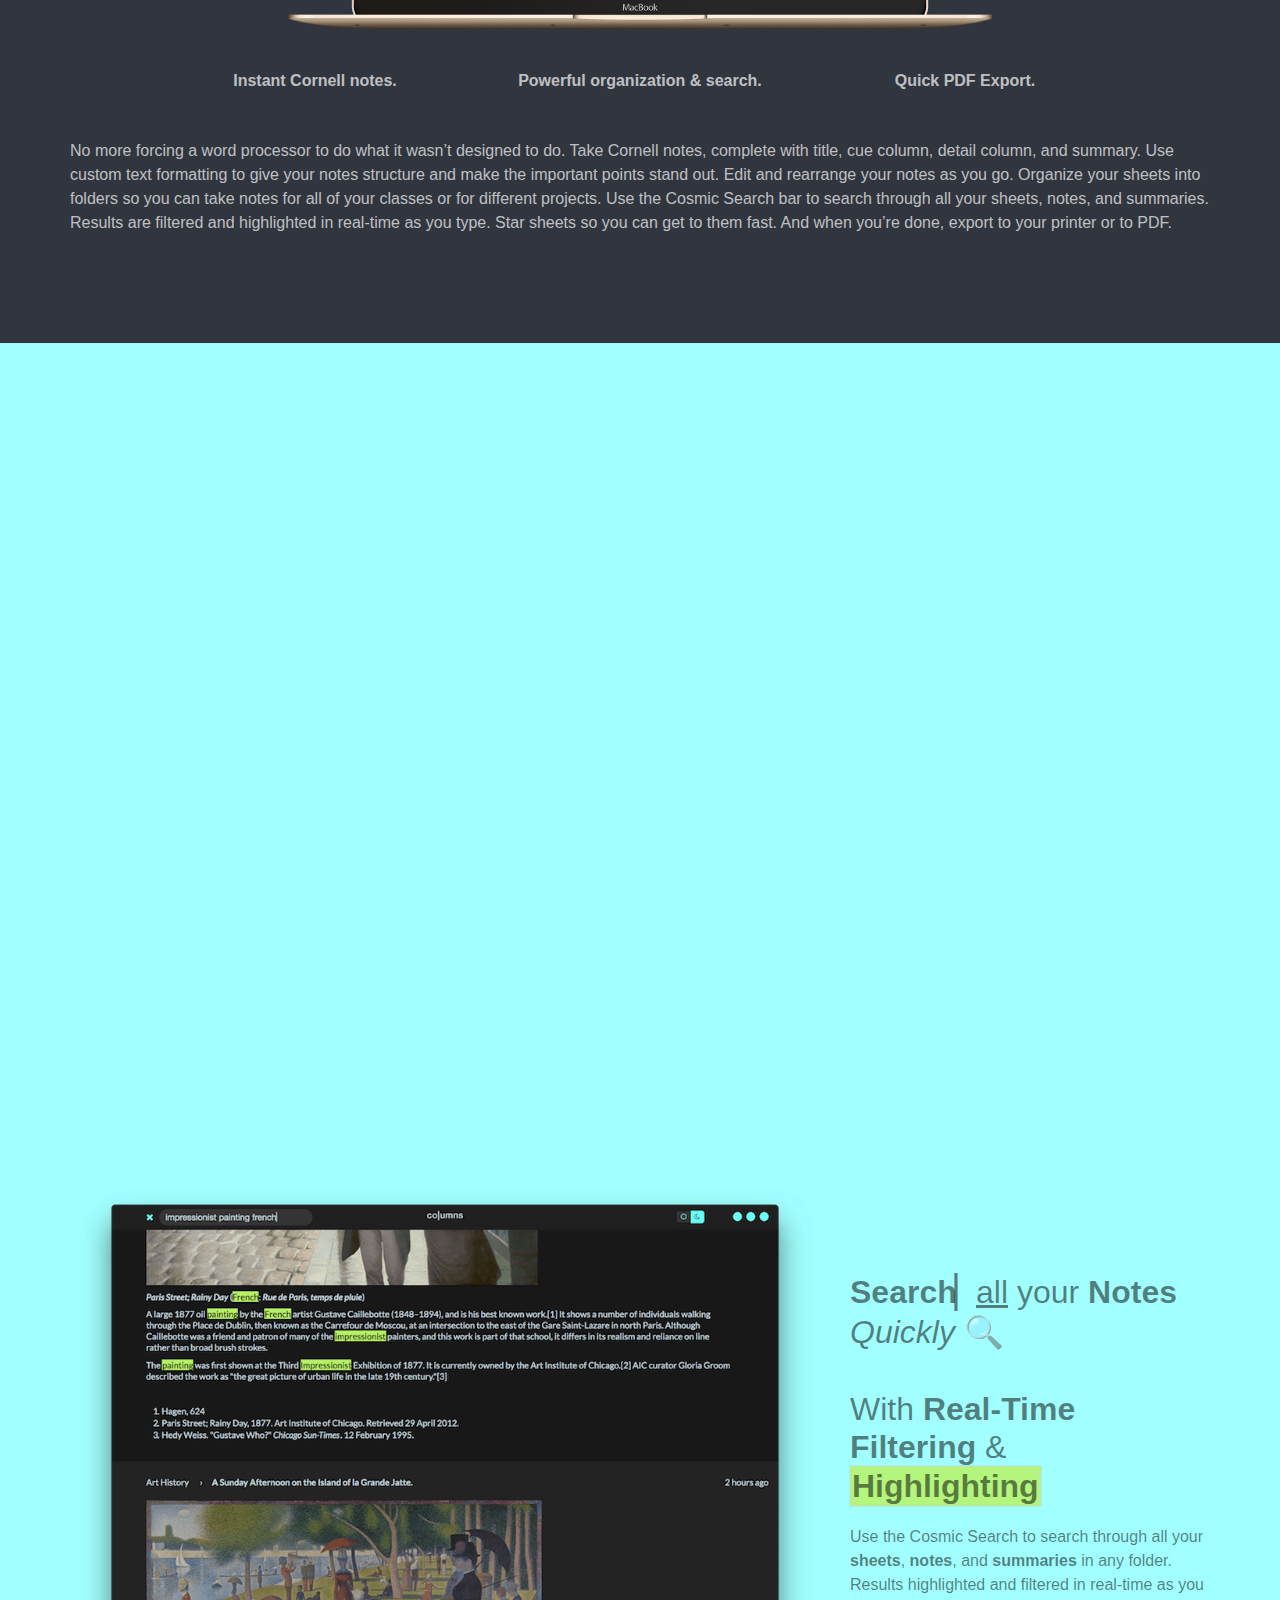
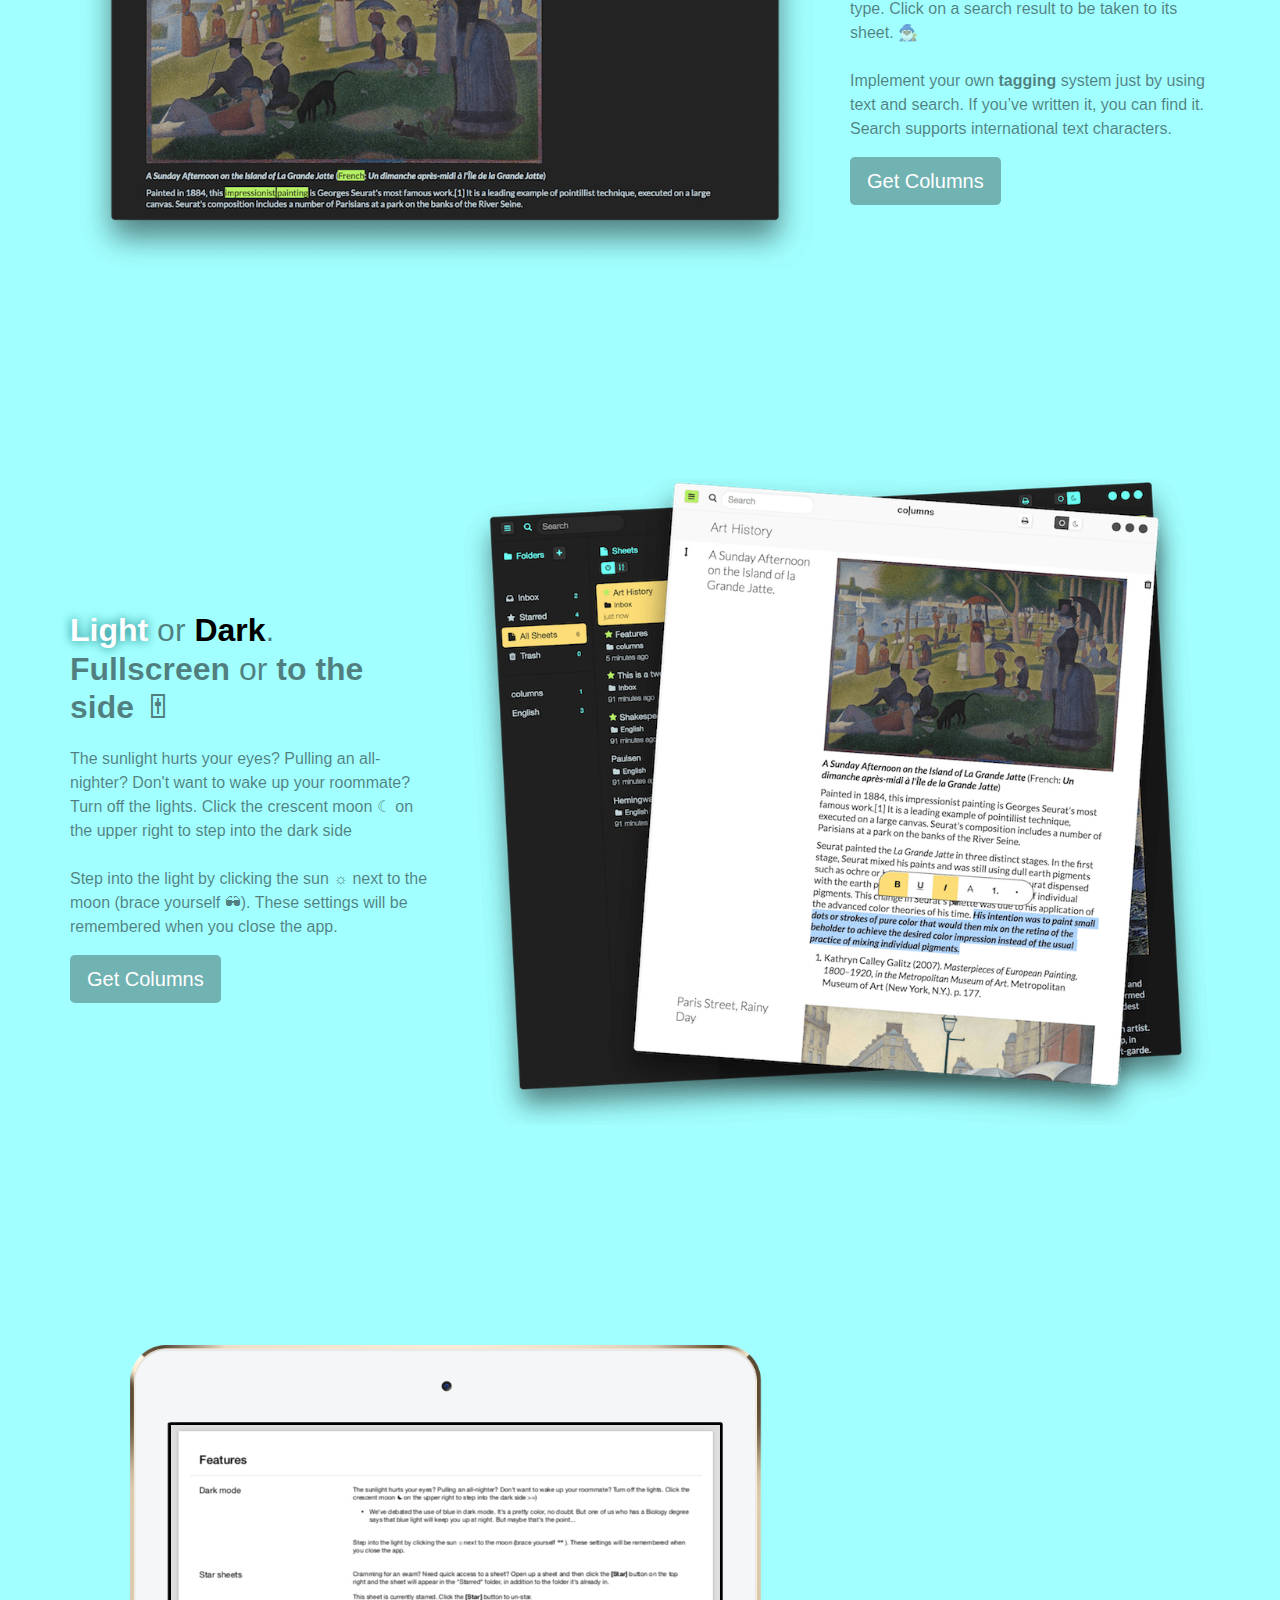
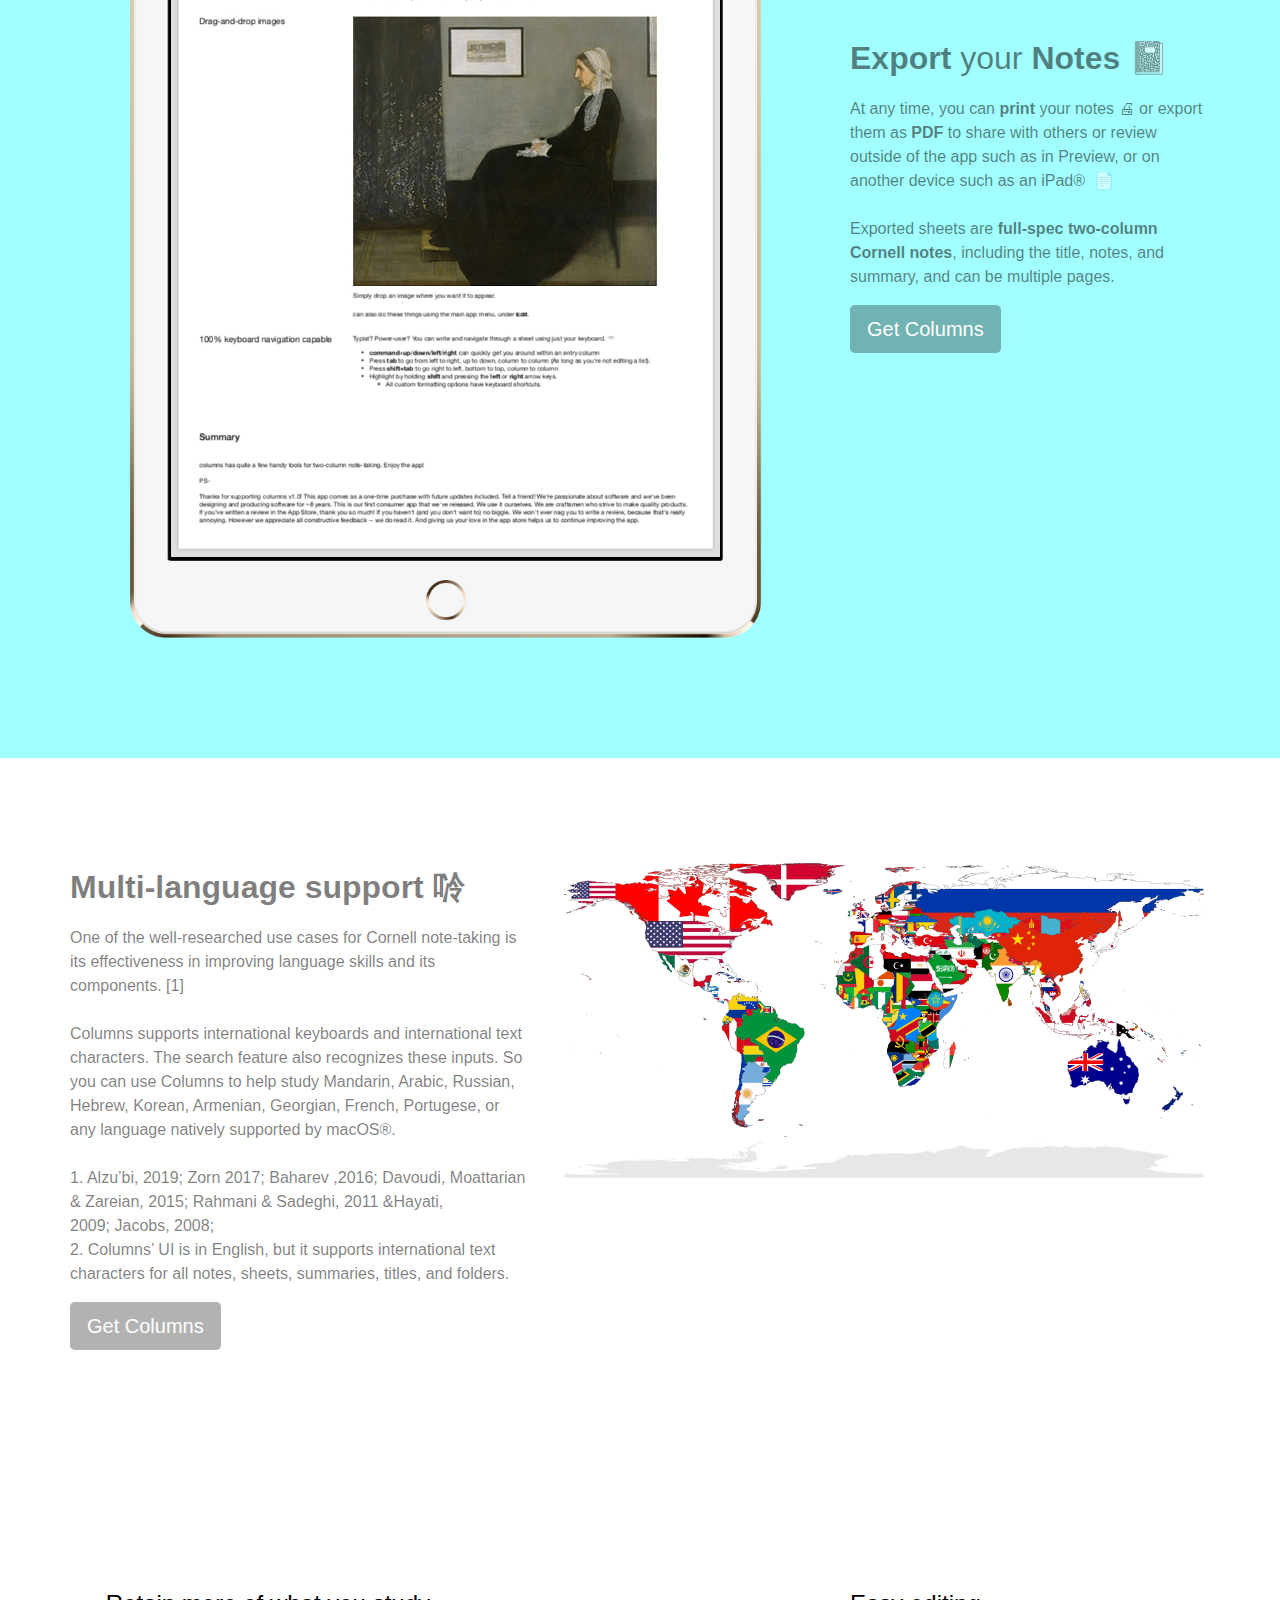
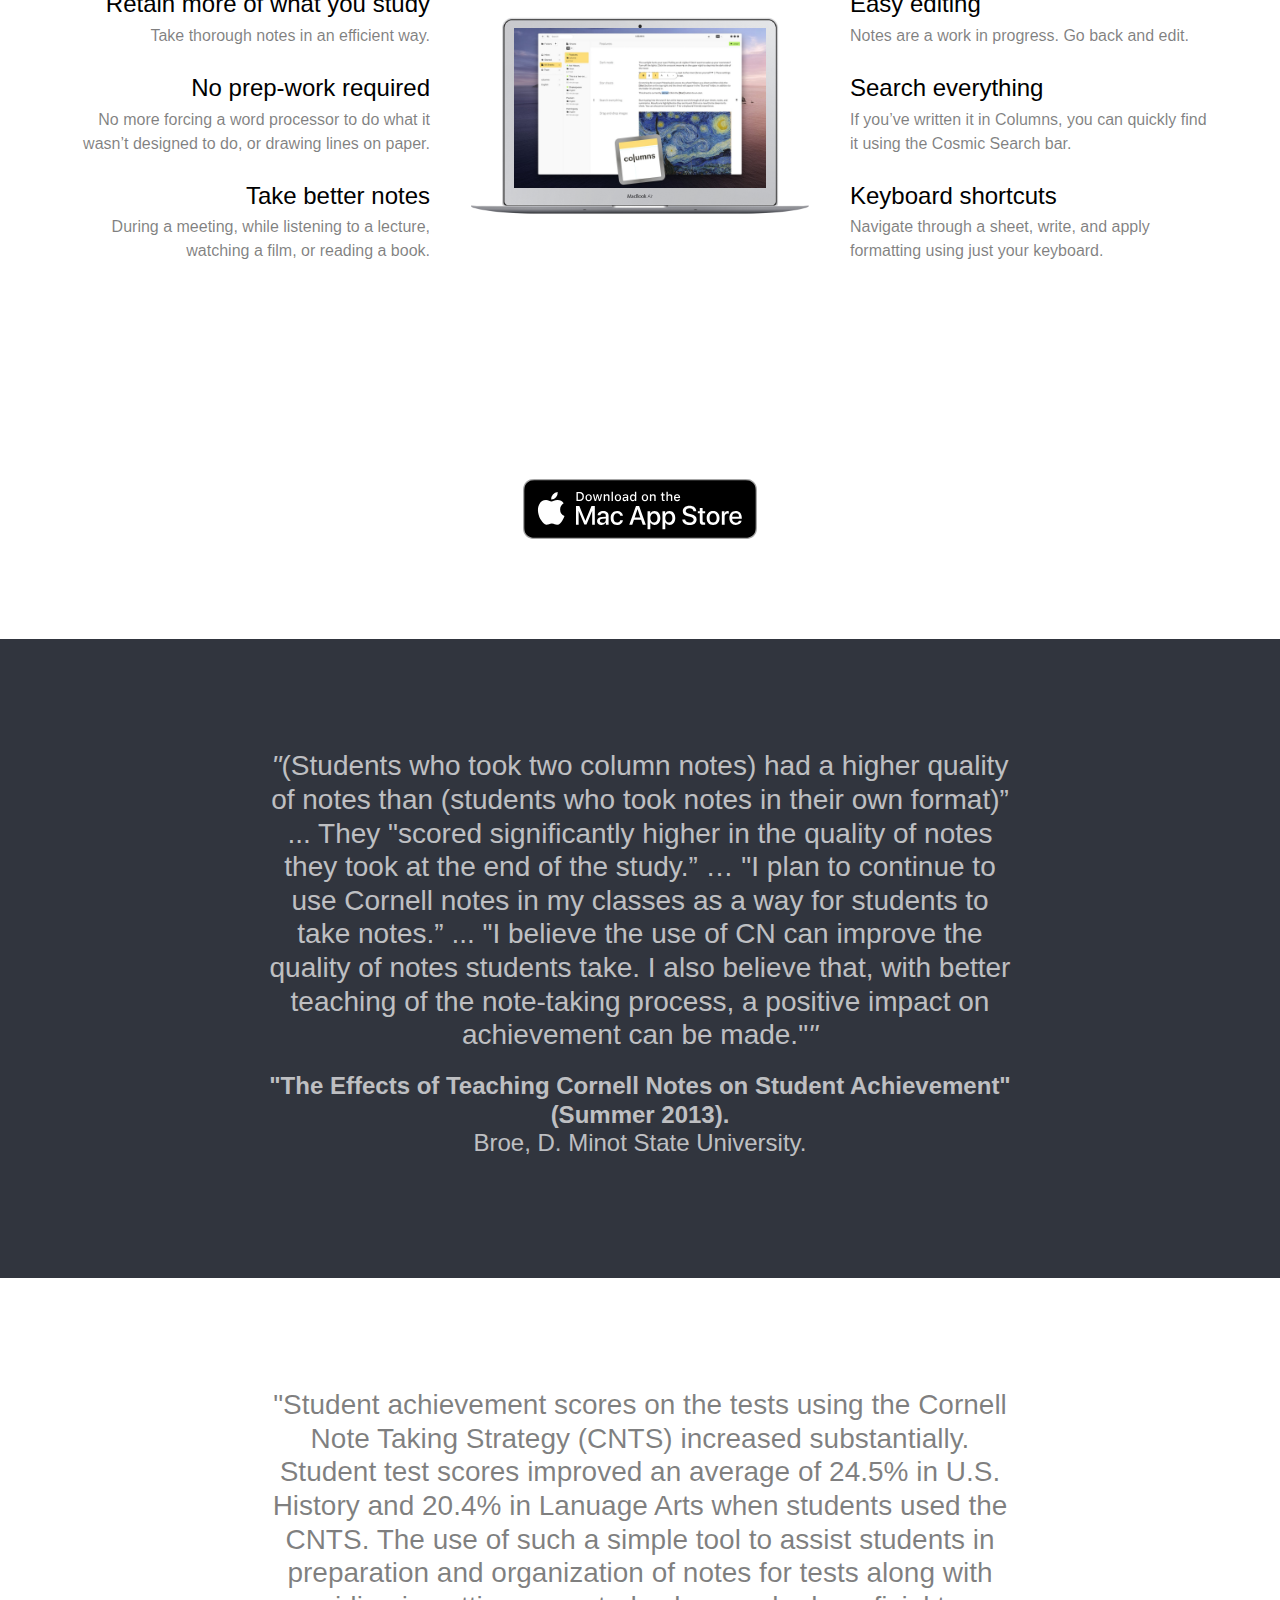
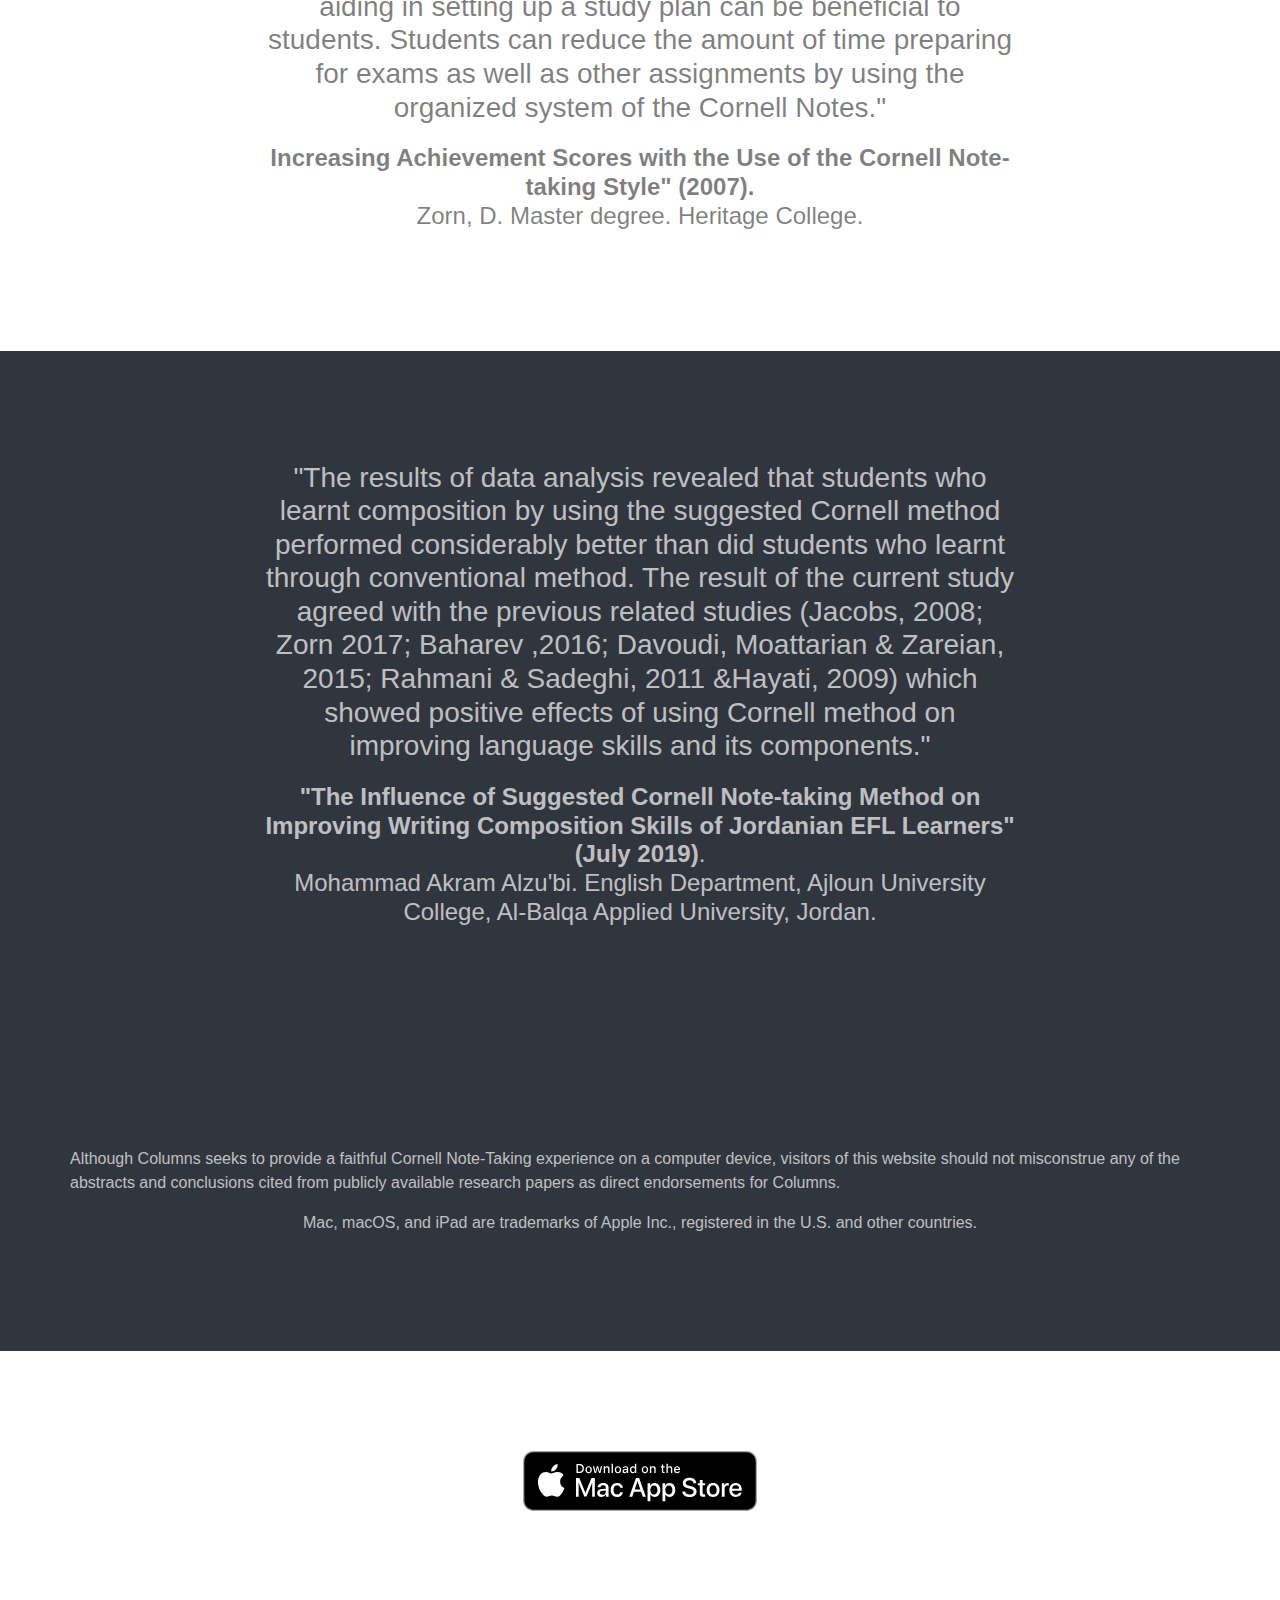
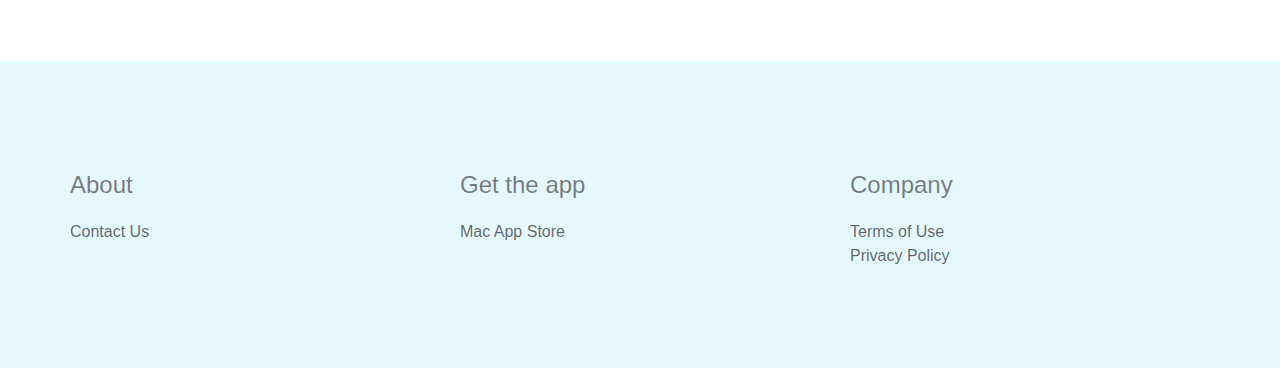
==== commit 88cd96d0: "update" ====
--- a/index.html
+++ b/index.html
@@ -1 +1 @@
-<!doctype html><html lang="Default"><head> <meta charset="utf-8"> <meta name="keywords" content=""> <meta name="description" content=""> <meta name="viewport" content="width=device-width, initial-scale=1.0, viewport-fit=cover"> <link rel="shortcut icon" type="image/png" href="favicon.ico"> <link rel="stylesheet" type="text/css" href="./css/bootstrap.min.css"><link rel="stylesheet" type="text/css" href="style.css"><link rel="stylesheet" type="text/css" href="./css/animate.min.css"><link rel="stylesheet" type="text/css" href="./css/font-awesome.min.css"><link rel="stylesheet" type="text/css" href="./css/ionicons.min.css"><link rel="stylesheet" type="text/css" href="./css/et-line.min.css"><link rel="stylesheet" type="text/css" href="./css/feather.min.css"><link href='https://fonts.googleapis.com/css?family=Arvo&amp;subset=latin,latin-ext' rel='stylesheet' type='text/css'><link href='https://fonts.googleapis.com/css?family=PT+Sans&amp;subset=latin,latin-ext' rel='stylesheet' type='text/css'> <script src="./js/jquery-2.1.0.min.js"></script><script src="./js/bootstrap.min.js"></script><script src="./js/blocs.min.js"></script> <title>Home</title> <!-- Analytics --> <!-- Global site tag (gtag.js) - Google Analytics --><script async src="https://www.googletagmanager.com/gtag/js?id=G-P4EZGR131Y"></script><script>  window.dataLayer = window.dataLayer || [];  function gtag(){dataLayer.push(arguments);}  gtag('js', new Date());  gtag('config', 'G-P4EZGR131Y');</script><!-- Analytics END --> </head><body><!-- Main container --><div class="page-container"> <!-- bloc-0 --><div class="bloc bgc-inchworm l-bloc " id="bloc-0"><div class="container bloc-sm"><nav class="navbar row"><div class="navbar-header"><a class="navbar-brand ltc-isabelline" href="index.html"><img src="img/columns_word_svg.svg" alt="columns" height="20" /></a><button id="nav-toggle" type="button" class="ui-navbar-toggle navbar-toggle" data-toggle="collapse" data-target=".navbar-1"><span class="sr-only">Toggle navigation</span><span class="icon-bar"></span><span class="icon-bar"></span><span class="icon-bar"></span></button></div><div class="collapse navbar-collapse navbar-1"><ul class="site-navigation nav navbar-nav"><li><a href="benefits.html">Benefits</a></li><li><a href="support.html">Support</a></li><li><a href="https://apps.apple.com/us/app/columns-two-column-notes/id1493839821?ls=1&amp;mt=12" id="pl-undefined" target="_blank">Download</a></li></ul></div></nav></div></div><!-- bloc-0 END --><!-- bloc-1 --><div class="bloc none full-width-bloc bgc-inchworm l-bloc" id="bloc-1"><div class="container bloc-md"><div class="row"><div class="col-sm-12"><img src="img/columns_word_svg.svg" class="center-block" height="50" alt="columns" /><h3 class="text-center mg-lg mountain-hero-text-sub animated fadeInUp animDelay06, .animDelay04-hvr ">Take the best notes.</h3><a href="https://apps.apple.com/us/app/columns-two-column-notes/id1493839821" target="_blank"><img src="img/Download_on_the_Mac_App_Store_Badge_US-UK_RGB_blk_092917.svg" class="center-block" height="60" /></a></div></div></div></div><!-- bloc-1 END --><!-- bloc-2 --><div class="bloc none full-width-bloc bgc-inchworm l-bloc" id="bloc-2"><div class="container"><div class="row row-no-gutters bgc-inchworm"><div class="col-sm-12"><div class="embed-responsive embed-responsive-16by9"><video poster="img/columnsAppVideoPoster_perspective.png" controls class="embed-responsive-item"><source src="vid/ColumnsAppPromo.mp4" type="video/mp4" />Your browser does not support HTML5 video.</video></div></div></div></div></div><!-- bloc-2 END --><!-- bloc-3 --><div class="bloc feature-list bgc-inchworm l-bloc" id="bloc-3"><div class="container bloc-lg"><div class="row"><div class="col-sm-12"><h1 class="text-center mg-md">The missing Cornell Notes app for Mac.</h1><h4><br>Without taking notes, only 10% of what you hear may last in memory. With good note-taking, that number can go up to over 80%. Despite the benefits of note-taking, 1 out of every 3 students do not take notes.<br><br>Two-column note-taking is one of the most frequently suggested note-taking formats by universities and high schools. Also known as Cornell note-taking, it's a note-taking strategy that helps you take thorough notes in an efficient way, while allowing the notes to be used for review and self-quizzing. <br><br></h4></div></div><div class="row voffset"><div class="col-sm-6"><div class="col-sm-3 col-md-3 col-sm-push-9"><div class="text-center"><span class="fa fa-heart icon-round icon-md"></span></div></div><div class="col-sm-9 col-sm-pull-3"><h3 class="text-right mg-md blocs-mob-center-text ">Instant Cornell notes</h3><p class="text-right blocs-mob-center-text ">No more forcing a word processor to do what it wasn&rsquo;t designed to do. Take Cornell notes complete with title, header column, detail column, and summary.</p></div></div><div class="col-sm-6"><div class="col-sm-3"><div class="text-center"><span class="ion ion-clipboard icon-round icon-md"></span></div></div><div class="col-sm-9"><h3 class="mg-md blocs-mob-center-text ">Write Clearly<br></h3><p class="blocs-mob-center-text ">Use custom text formatting to give your notes structure and make the important points stand out.&nbsp;Edit and rearrange your notes as you go.</p></div></div></div><div class="row voffset"><div class="col-sm-6"><div class="col-sm-3 col-md-3 col-sm-push-9"><div class="text-center"><span class="et-icon-notebook icon-round icon-md"></span></div></div><div class="col-sm-9 col-sm-pull-3"><h3 class="text-right mg-md blocs-mob-center-text ">Easy Organization</h3><p class="text-right blocs-mob-center-text ">Organize your sheets into folders so you can take notes for all of your classes or for different projects.&nbsp;</p></div></div><div class="col-sm-6"><div class="col-sm-3"><div class="text-center"><span class="feather-icon icon-search icon-round icon-md"></span></div></div><div class="col-sm-9"><h3 class="mg-md blocs-mob-center-text ">Search all your notes</h3><p class="blocs-mob-center-text ">Use the Cosmic Search bar to search through all your sheets, notes, and summaries. Results are filtered and highlighted in real-time as you type.</p></div></div></div><div class="row voffset"><div class="col-sm-6"><div class="col-sm-3 col-md-3 col-sm-push-9"><div class="text-center"><span class="fa fa-star icon-round icon-md"></span></div></div><div class="col-sm-9 col-sm-pull-3"><h3 class="text-right mg-md blocs-mob-center-text ">Star sheets</h3><p class="text-right blocs-mob-center-text ">Star sheets so you can get to them fast.</p></div></div><div class="col-sm-6"><div class="col-sm-3"><div class="text-center"><span class="fa fa-moon-o icon-round icon-md"></span></div></div><div class="col-sm-9"><h3 class="mg-md blocs-mob-center-text ">Dark Mode</h3><p class="blocs-mob-center-text ">Turn off the lights.&nbsp;</p></div></div></div></div></div><!-- bloc-3 END --><!-- ScrollToTop Button --><a class="bloc-button btn btn-d scrollToTop" onclick="scrollToTarget('1')"><span class="fa fa-chevron-up"></span></a><!-- ScrollToTop Button END--><!-- Footer - bloc-11 --><div class="bloc bgc-inchworm l-bloc" id="bloc-11"><div class="container bloc-lg"><div class="row"><a href="https://apps.apple.com/us/app/columns-two-column-notes/id1493839821" target="_blank"><img src="img/Download_on_the_Mac_App_Store_Badge_US-UK_RGB_blk_092917.svg" class="center-block" height="60" /></a></div></div></div><!-- Footer - bloc-11 END --><!-- Footer - bloc-12 --><div class="bloc bgc-white l-bloc" id="bloc-12"><div class="container bloc-lg"><div class="row"><div class="col-sm-3"><h3 class="mg-md bloc-mob-center-text ">About</h3><a href="benefits.html" class="a-btn a-block bloc-mob-center-text">Cornell Notes Benefits</a><a href="support.html" class="a-btn a-block bloc-mob-center-text">Contact us</a></div><div class="col-sm-3"><h3 class="mg-md bloc-mob-center-text ">Get the App</h3><a href="https://apps.apple.com/us/app/columns-two-column-notes/id1493839821" class="a-btn a-block bloc-mob-center-text" target="_blank">Mac App Store</a></div><div class="col-sm-3"><h3 class="mg-md bloc-mob-center-text ">Company</h3><a href="legal.html" class="a-btn a-block bloc-mob-center-text">Terms of use</a><a href="legal.html" class="a-btn a-block bloc-mob-center-text">Privacy</a></div><div class="col-sm-3"></div></div></div></div><!-- Footer - bloc-12 END --></div><!-- Main container END --> </body></html>+<!doctype html><html><head>  <meta charset="utf-8">  <meta name="keywords" content="">  <meta name="description" content="">  <meta name="viewport" content="width=device-width, initial-scale=1.0, viewport-fit=cover">  <link rel="shortcut icon" type="image/png" href="favicon.ico">  <link rel="stylesheet" type="text/css" href="./css/bootstrap.min.css?2079"><link rel="stylesheet" type="text/css" href="style.css?8113"><link rel="stylesheet" type="text/css" href="./css/animate.min.css?562"><link rel="stylesheet" type="text/css" href="./css/font-awesome.min.css">  <title>Home</title><style type="text/css">.searchcursor::after{font-size: 2.5rem;font-weight: 100;left: -6px;position: relative;content: "|";-webkit-animation: blink .75s linear infinite;-moz-animation: blink .75s linear infinite;-ms-animation: blink .75s linear infinite;-o-animation: blink .75s linear infinite; animation: blink .75s linear infinite;}@-webkit-keyframes blink {0% { opacity: 1; }50% { opacity: 1; }50.01% { opacity: 0; }100% { opacity: 0; }}@-moz-keyframes blink {0% { opacity: 1; }50% { opacity: 1; }50.01% { opacity: 0; }100% { opacity: 0; }}@-ms-keyframes blink {0% { opacity: 1; }50% { opacity: 1; }50.01% { opacity: 0; }100% { opacity: 0; }}@-o-keyframes blink {0% { opacity: 1; }50% { opacity: 1; }50.01% { opacity: 0; }100% { opacity: 0; }}@keyframes blink {0% { opacity: 1; }50% { opacity: 1; }50.01% { opacity: 0; }100% { opacity: 0; }}</style>  <!-- Analytics --><!-- Global site tag (gtag.js) - Google Analytics -->  <script async="" src="https://www.googletagmanager.com/gtag/js?id=G-P4EZGR131Y"></script>  <script> window.dataLayer = window.dataLayer || []; function gtag() { dataLayer.push(arguments); } gtag('js', new Date()); gtag('config', 'G-P4EZGR131Y');  </script><!-- Analytics END -->  </head><body><!-- Main container --><div class="page-container">  <!-- bloc-0 --><div class="bloc bgc-bubbles l-bloc" id="bloc-0"><div class="container bloc-sm"><div class="row"><div class="col"><nav class="navbar navbar-light row navbar-expand-md" role="navigation"><a class="navbar-brand" href="index.html"><img src="img/columns_word_svg.svg" alt="logo" /></a><button id="nav-toggle" type="button" class="ml-auto ui-navbar-toggler navbar-toggler border-0 p-0" data-toggle="collapse" data-target=".navbar-35264" aria-expanded="false" aria-label="Toggle navigation"><span class="navbar-toggler-icon"></span></button><div class="collapse navbar-collapse navbar-35264"><ul class="site-navigation nav navbar-nav ml-auto"><li class="nav-item"><a href="index.html" class="nav-link">Home</a></li><li class="nav-item"><a href="support.html" class="nav-link a-btn">Support</a></li><li class="nav-item"><a href="https://apps.apple.com/us/app/columns-two-column-notes/id1493839821" class="nav-link a-btn" target="_blank">Download</a></li><li class="nav-item"><a href="legal.html" class="a-btn nav-link">Legal</a></li></ul></div></nav></div></div></div></div><!-- bloc-0 END --><!-- bloc-1 --><div class="bloc none full-width-bloc bgc-bubbles l-bloc" id="bloc-1"><div class="container "><div class="row"><div class="col-lg-12"><img src="img/columns_word_svg.svg" class="img-fluid mx-auto d-block img-style" alt="columns_word_svg" /><h3 class="mg-md float-none text-center">Take the best notes.</h3><div class="row"><div class="col-lg-4 offset-lg-4"><a href="https://apps.apple.com/us/app/columns-two-column-notes/id1493839821" target="_blank"><img src="img/Download_on_the_Mac_App_Store_Badge_US-UK_RGB_blk_092917.svg" class="img-fluid mx-auto d-block img-bloc-0-style" alt="Download_on_the_Mac_App_Store_Badge_US UK_RGB_blk_092917" /></a></div></div></div><div class="col"><div class="row voffset"><div class="col "><div class="embed-responsive embed-responsive-16by9 animated fadeInUp" data-appear-anim-style="fadeInUp"><video controls class="embed-responsive-item" poster="img/columnsAppVideoPoster_perspective.png"><source src="vid/ColumnsAppPromo.mp4" type="video/mp4" />Your browser does not support HTML5 video.</video></div></div></div></div></div></div></div><!-- bloc-1 END --><!-- bloc-2 --><div class="bloc bloc-fill-screen bgc-charcoal d-bloc" id="bloc-2"><div class="container"><div class="row voffset-lg"><div class="col-lg-12 hero-first-col-mb"><h1 class="mg-md text-center">The missing <strong>Cornell Notes</strong> app.</h1><h4 class="mg-md text-center">Now available for Mac®.</h4></div><div class="offset-md-2 col-md-8 col-lg-8 offset-lg-2"><div class="mx-auto d-block blocsapp-device blocsapp-device-mb mb-gold"><img src="img/screenshot_light_catalina.jpg" class="img-fluid" alt="mbp screen" /></div></div><div class="col-lg-10 offset-lg-1 offset-md-0 col-md-12 feature-col-mt"><div class="row"><div class="col-12 col-sm-4"><p class="text-center"><strong>Instant Cornell notes.</strong></p></div><div class="col-12 col-sm-4"><p class="text-center"><strong>Powerful organization &amp; search.</strong></p></div><div class="col-12 col-sm-4"><p class="text-center"><strong>Quick PDF Export.</strong></p></div></div></div><div class="col-lg-12"><div class="row voffset"><div class="col"><p>No more forcing a word processor to do what it wasn&rsquo;t designed to do. Take Cornell notes, complete with title, cue column, detail column, and summary.&nbsp;Use custom text formatting to give your notes structure and make the important points stand out. Edit and rearrange your notes as you go.&nbsp;Organize your sheets into folders so you can take notes for all of your classes or for different projects.&nbsp;Use the Cosmic Search bar to search through all your sheets, notes, and summaries. Results are filtered and highlighted in real-time as you type.&nbsp;Star sheets so you can get to them fast. And when you&rsquo;re done, export to your printer or to PDF.<br><br><br><br></p></div></div></div></div></div></div><!-- bloc-2 END --><!-- bloc-3 --><div class="bloc bgc-celeste-colour l-bloc" id="bloc-3"><div class="container bloc-lg"><div class="row"><div class="col-md-6 order-md-1 col-lg-8"><img src="img/screenshot.png" class="img-fluid mx-auto d-block scroll-fx-right-in" alt="light_or_dark_960w" /></div><div class="align-self-center col-md-6 col-lg-4 scroll-fx-left-in"><h2 class="mg-md"><strong>Synthesize</strong> and <strong>apply learned knowledge</strong>&nbsp;🧠<br></h2><p>Without taking notes, only 10% of what you hear may last in memory. With good note-taking, that number can go up to over 80% 📈. Despite the benefits of note-taking, 1 out of every 3 students do not take notes 🙋🏼‍♀️ 🙋🏼‍♀️ 🤦🏼‍♀️.<br><br>Cornell note-taking is <strong>one of the most frequently recommended note-taking formats by universities and high schools</strong>. It helps you take useful notes in an efficient way, allowing the notes to be used for review and self-quizzing.<br><br>Take better notes with Columns.<br></p><a href="https://apps.apple.com/us/app/columns-two-column-notes/id1493839821" class="btn btn-d btn-lg" target="_blank">Get Columns</a></div></div></div></div><!-- bloc-3 END --><!-- bloc-4 --><div class="bloc bgc-celeste-colour l-bloc" id="bloc-4"><div class="container bloc-lg"><div class="row scroll-fx-up-in"><div class="col-md-6 col-lg-8 offset-lg-0 scroll-fx-zoom-push scroll-fx-down-in"><img src="img/search_960w.png" class="img-fluid mx-auto d-block" alt="placeholder image" /></div><div class="align-self-center col-md-6 col-lg-4 scroll-fx-right-in"><h2 class="mg-md"><span class="searchcursor" id="search"><strong>Search</strong></span>&nbsp;<u>all</u> your <strong>Notes</strong> <i>Quickly</i> <span>🔍</span><br><br>With <strong>Real-Time Filtering</strong> &amp;&nbsp;<br><span><span class="highlight"><strong>Highlighting</strong></span><br></span></h2><p>Use the Cosmic Search to search through all your <strong>sheets</strong>, <strong>notes</strong>, and <strong>summaries</strong>&nbsp;in any folder. Results highlighted and filtered in real-time as you type. Click on a search result to be taken to its sheet. 🧙🏾‍♂️<br><br>Implement your own <strong>tagging</strong> system just by using text and search. If you&rsquo;ve written it, you can find it. Search supports international text characters.</p><a href="https://apps.apple.com/us/app/columns-two-column-notes/id1493839821" class="btn btn-d btn-lg" target="_blank">Get Columns</a></div></div></div></div><!-- bloc-4 END --><!-- bloc-5 --><div class="bloc bgc-celeste-colour l-bloc" id="bloc-5"><div class="container bloc-lg"><div class="row scroll-fx-up-in scroll-fx-down-out"><div class="col-md-6 order-md-1 col-lg-8"><img src="img/light_or_dark_960w.png" class="img-fluid mx-auto d-block scroll-fx-zoom-pull" alt="light_or_dark_960w" /></div><div class="align-self-center col-md-6 col-lg-4 scroll-fx-down-in"><h2 class="mg-md"><span class="whitetext"><strong>Light</strong></span>&nbsp;or&nbsp;<span class="blacktext"><strong>Dark</strong></span>. <strong>Fullscreen</strong> or <strong>to the side</strong>&nbsp;🎚</h2><p>The sunlight hurts your eyes? Pulling an all-nighter? Don't want to wake up your roommate? Turn off the lights. Click the crescent moon ☾ on the upper right to step into the dark side<br><br>Step into the light by clicking the sun ☼ next to the moon (brace yourself 🕶). These settings will be remembered when you close the app.&nbsp;<br></p><a href="https://apps.apple.com/us/app/columns-two-column-notes/id1493839821" class="btn btn-d btn-lg">Get Columns</a></div></div></div></div><!-- bloc-5 END --><!-- bloc-6 --><div class="bloc bgc-celeste-colour l-bloc" id="bloc-6"><div class="container bloc-lg"><div class="row scroll-fx-zoom-pull"><div class="col-md-6 col-lg-8"><div class="mx-auto d-block blocsapp-device blocsapp-device-ipad ipad-gold"><img src="img/features.jpg" class="img-fluid scroll-fx-zoom-push scroll-fx-left-in" alt="features" /></div></div><div class="align-self-center col-md-6 col-lg-4"><h2 class="mg-md"><span><strong>Export</strong> your<strong>&nbsp;Notes 📓</strong></span></h2><p>At any time, you can <strong>print</strong>&nbsp;your notes 🖨 or export them as <strong>PDF</strong> to share with others or review outside of the app such as in Preview, or on another device such as an iPad®&nbsp; 📄<br><br>Exported sheets are <strong>full-spec two-column Cornell notes</strong>, including the title, notes, and summary, and&nbsp;can be multiple pages.</p><a href="https://apps.apple.com/us/app/columns-two-column-notes/id1493839821" class="btn btn-d btn-lg" target="_blank">Get Columns</a></div></div></div></div><!-- bloc-6 END --><!-- bloc-7 --><div class="bloc l-bloc" id="bloc-7"><div class="container bloc-lg"><div class="row scroll-fx-up-in scroll-fx-down-out"><div class="col-md-6 order-md-1 col-lg-7"><img src="img/640px-Flag-map_of_the_world.svg.png" class="img-fluid mx-auto d-block scroll-fx-zoom-pull" alt="light_or_dark_960w" /></div><div class="align-self-center col-md-6 scroll-fx-down-in col-lg-5"><h2 class="mg-md"><strong>Multi-language support 唥</strong></h2><p>One of the well-researched use cases for Cornell note-taking is its effectiveness in improving language skills and its components. [1] &nbsp;<br><br>Columns supports international keyboards and international text characters. The search feature also recognizes these inputs. So you can use Columns to help study Mandarin, Arabic, Russian, Hebrew, Korean, Armenian, Georgian, French, Portugese, or any language natively supported by macOS®.<br><br>1. Alzu&rsquo;bi, 2019; Zorn 2017; Baharev ,2016; Davoudi, Moattarian &amp; Zareian, 2015; Rahmani &amp; Sadeghi, 2011 &amp;Hayati, 2009;&nbsp;Jacobs, 2008;<br>2. Columns&rsquo; UI is in English, but it supports international text characters for all notes, sheets, summaries, titles, and folders.</p><a href="https://apps.apple.com/us/app/columns-two-column-notes/id1493839821" class="btn btn-d btn-lg" target="_blank">Get Columns</a></div></div></div></div><!-- bloc-7 END --><!-- bloc-14 --><div class="bloc none l-bloc" id="bloc-14"><div class="container bloc-lg"><div class="row"><div class="align-self-center col-md-6 col-lg-4 order-lg-0 order-md-1"><div class="row voffset"><div class="col-lg-12"><h4 class="text-center mg-sm text-lg-right tc-black">Retain more of what you study</h4><p class="text-center text-lg-right">Take thorough notes in an efficient way.</p></div><div class="col-lg-12"><h4 class="text-center mg-sm text-lg-right tc-black">No prep-work required</h4><p class="text-center text-lg-right">No more forcing a word processor to do what it wasn&rsquo;t designed to do, or drawing lines on paper.</p></div><div class="col-lg-12"><h4 class="text-center mg-sm text-lg-right tc-black">Take better notes</h4><p class="text-center text-lg-right">During a meeting, while listening to a lecture, watching a film, or reading a book.</p></div></div></div><div class="col-lg-4 col-md-12 order-lg-0 order-md-0 align-self-center"><div class="mx-auto d-block blocsapp-device blocsapp-device-mb blocsapp-mb-air"><img src="img/screenshot_light_catalina.jpg" class="img-fluid" alt="screenshot_light_catalina" /></div></div><div class="align-self-center col-md-6 col-lg-4 order-md-1"><div class="row voffset"><div class="col-lg-12"><h4 class="text-center text-lg-left mg-sm tc-black">Easy editing</h4><p class="text-center text-lg-left">Notes are a work in progress. Go back and edit.<br></p></div><div class="col-lg-12"><h4 class="text-center text-lg-left mg-sm tc-black">Search everything</h4><p class="text-center text-lg-left">If you&rsquo;ve written it in Columns, you can quickly find it using the Cosmic Search bar.</p></div><div class="col-lg-12"><h4 class="text-center text-lg-left mg-sm tc-black">Keyboard shortcuts</h4><p class="text-center text-lg-left">Navigate through a sheet, write, and apply formatting using just your keyboard.</p></div></div></div></div></div></div><!-- bloc-14 END --><!-- bloc-8 --><div class="bloc l-bloc" id="bloc-8"><div class="container bloc-lg"><div class="row"><div class="col-lg-4 offset-lg-4 col-sm-6 offset-sm-3 col"><a href="https://apps.apple.com/us/app/columns-two-column-notes/id1493839821" target="_blank"><img src="img/Download_on_the_Mac_App_Store_Badge_US-UK_RGB_blk_092917.svg" class="img-fluid mx-auto d-block img-10-style" alt="Download_on_the_Mac_App_Store_Badge_US UK_RGB_blk_092917" /></a></div></div></div></div><!-- bloc-8 END --><!-- bloc-10 --><div class="bloc bgc-charcoal d-bloc" id="bloc-10"><div class="container bloc-lg"><div class="row"><div class="col-12 col-11 col-lg-8 offset-lg-2"><h3 class="mg-md text-center "><i>"</i>(Students who took two column notes) had a higher quality of notes than (students who took notes in their own format)” ... They "scored significantly higher in the quality of notes they took at the end of the study.” … "I plan to continue to use Cornell notes in my classes as a way for students to take notes.” ... "I believe the use of CN can improve the quality of notes students take. I also believe that, with better teaching of the note-taking process, a positive impact on achievement can be made."<i>"</i><br></h3><h4 class="mg-md text-center "><strong>"The Effects of Teaching Cornell Notes on Student Achievement" (Summer 2013). <br></strong>Broe, D. Minot State University.<br></h4></div></div></div></div><!-- bloc-10 END --><!-- bloc-11 --><div class="bloc l-bloc" id="bloc-11"><div class="container bloc-lg"><div class="row"><div class="col-12 col-11 col-lg-8 offset-lg-2"><h3 class="mg-md text-center ">"Student achievement scores on the tests using the Cornell Note Taking Strategy (CNTS) increased substantially. Student test scores improved an average of 24.5% in U.S. History and 20.4% in Lanuage Arts when students used the CNTS. The use of such a simple tool to assist students in preparation and organization of notes for tests along with aiding in setting up a study plan can be beneficial to students. Students can reduce the amount of time preparing for exams as well as other assignments by using the organized system of the Cornell Notes."<br></h3><h4 class="mg-md text-center "><strong>Increasing Achievement Scores with the Use of the Cornell Note-taking Style" (2007). <br></strong>Zorn, D. Master degree. Heritage College.<br></h4></div></div></div></div><!-- bloc-11 END --><!-- bloc-12 --><div class="bloc bgc-charcoal d-bloc" id="bloc-12"><div class="container bloc-lg"><div class="row"><div class="col-12 col-11 col-lg-8 offset-lg-2"><h3 class="mg-md text-center ">"The results of data analysis revealed that students who learnt composition by using the suggested Cornell method performed considerably better than did students who learnt through conventional method. The result of the current study agreed with the previous related studies (Jacobs, 2008; Zorn 2017; Baharev ,2016; Davoudi, Moattarian &amp; Zareian, 2015; Rahmani &amp; Sadeghi, 2011 &amp;Hayati, 2009) which showed positive effects of using Cornell method on improving language skills and its components."<br></h3><h4 class="mg-md text-center "><strong>"The Influence of Suggested Cornell Note-taking Method on Improving Writing Composition Skills of Jordanian EFL Learners" (July 2019)</strong>. <br>Mohammad Akram Alzu'bi. English Department, Ajloun University College, Al-Balqa Applied University, Jordan.<br></h4></div></div></div></div><!-- bloc-12 END --><!-- bloc-13 --><div class="bloc bgc-charcoal d-bloc" id="bloc-13"><div class="container bloc-lg"><div class="row"><div class="col"><p class="text-lg-left"><span>Although Columns seeks to provide a faithful Cornell Note-Taking experience on a computer device, visitors of this website should not misconstrue any of the abstracts and conclusions cited from publicly available research papers as direct endorsements for Columns.</span><br></p><p class="text-lg-center">Mac, macOS, and iPad are trademarks of Apple Inc., registered in the U.S. and other countries.</p></div></div></div></div><!-- bloc-13 END --><!-- ScrollToTop Button --><a class="bloc-button btn btn-d scrollToTop" onclick="scrollToTarget('1',this)"><span class="fa fa-chevron-up"></span></a><!-- ScrollToTop Button END--><!-- bloc-13 --><div class="bloc l-bloc" id="bloc-13"><div class="container bloc-lg"><div class="row"><div class="col-sm-10 offset-sm-1 col-md-8 offset-md-2 col-lg-6 offset-lg-3"><a href="https://apps.apple.com/us/app/columns-two-column-notes/id1493839821" target="_blank"><img src="img/Download_on_the_Mac_App_Store_Badge_US-UK_RGB_blk_092917.svg" class="img-fluid mx-auto d-block img-12-style mg-lg" alt="Download_on_the_Mac_App_Store_Badge_US UK_RGB_blk_092917" /></a></div></div></div></div><!-- bloc-13 END --><!-- bloc-9 --><div class="bloc bgc-bubbles l-bloc" id="bloc-9"><div class="container bloc-lg"><div class="row"><div class="col-12 col-sm-4"><h4 class="mg-md text-sm-left text-center">About</h4><a href="support.html" class="a-btn a-block footer-link">Contact Us</a></div><div class="col-12 col-sm-4"><h4 class="mg-md text-sm-left text-center">Get the app</h4><a href="https://apps.apple.com/us/app/columns-two-column-notes/id1493839821" class="a-btn a-block footer-link" target="_blank">Mac App Store</a></div><div class="col-12 col-sm-4"><h4 class="mg-md text-sm-left text-center">Company</h4><a href="legal.html" class="a-btn a-block footer-link">Terms of Use</a><a href="legal.html" class="a-btn a-block footer-link">Privacy Policy</a></div></div></div></div><!-- bloc-9 END --></div><!-- Main container END -->  <script src="./js/jquery-3.3.1.min.js?772"></script><script src="./js/bootstrap.bundle.min.js?5128"></script><script src="./js/blocs.min.js?7407"></script><script src="./js/scrollFX.js?8313"></script><!-- Additional JS END --></body></html>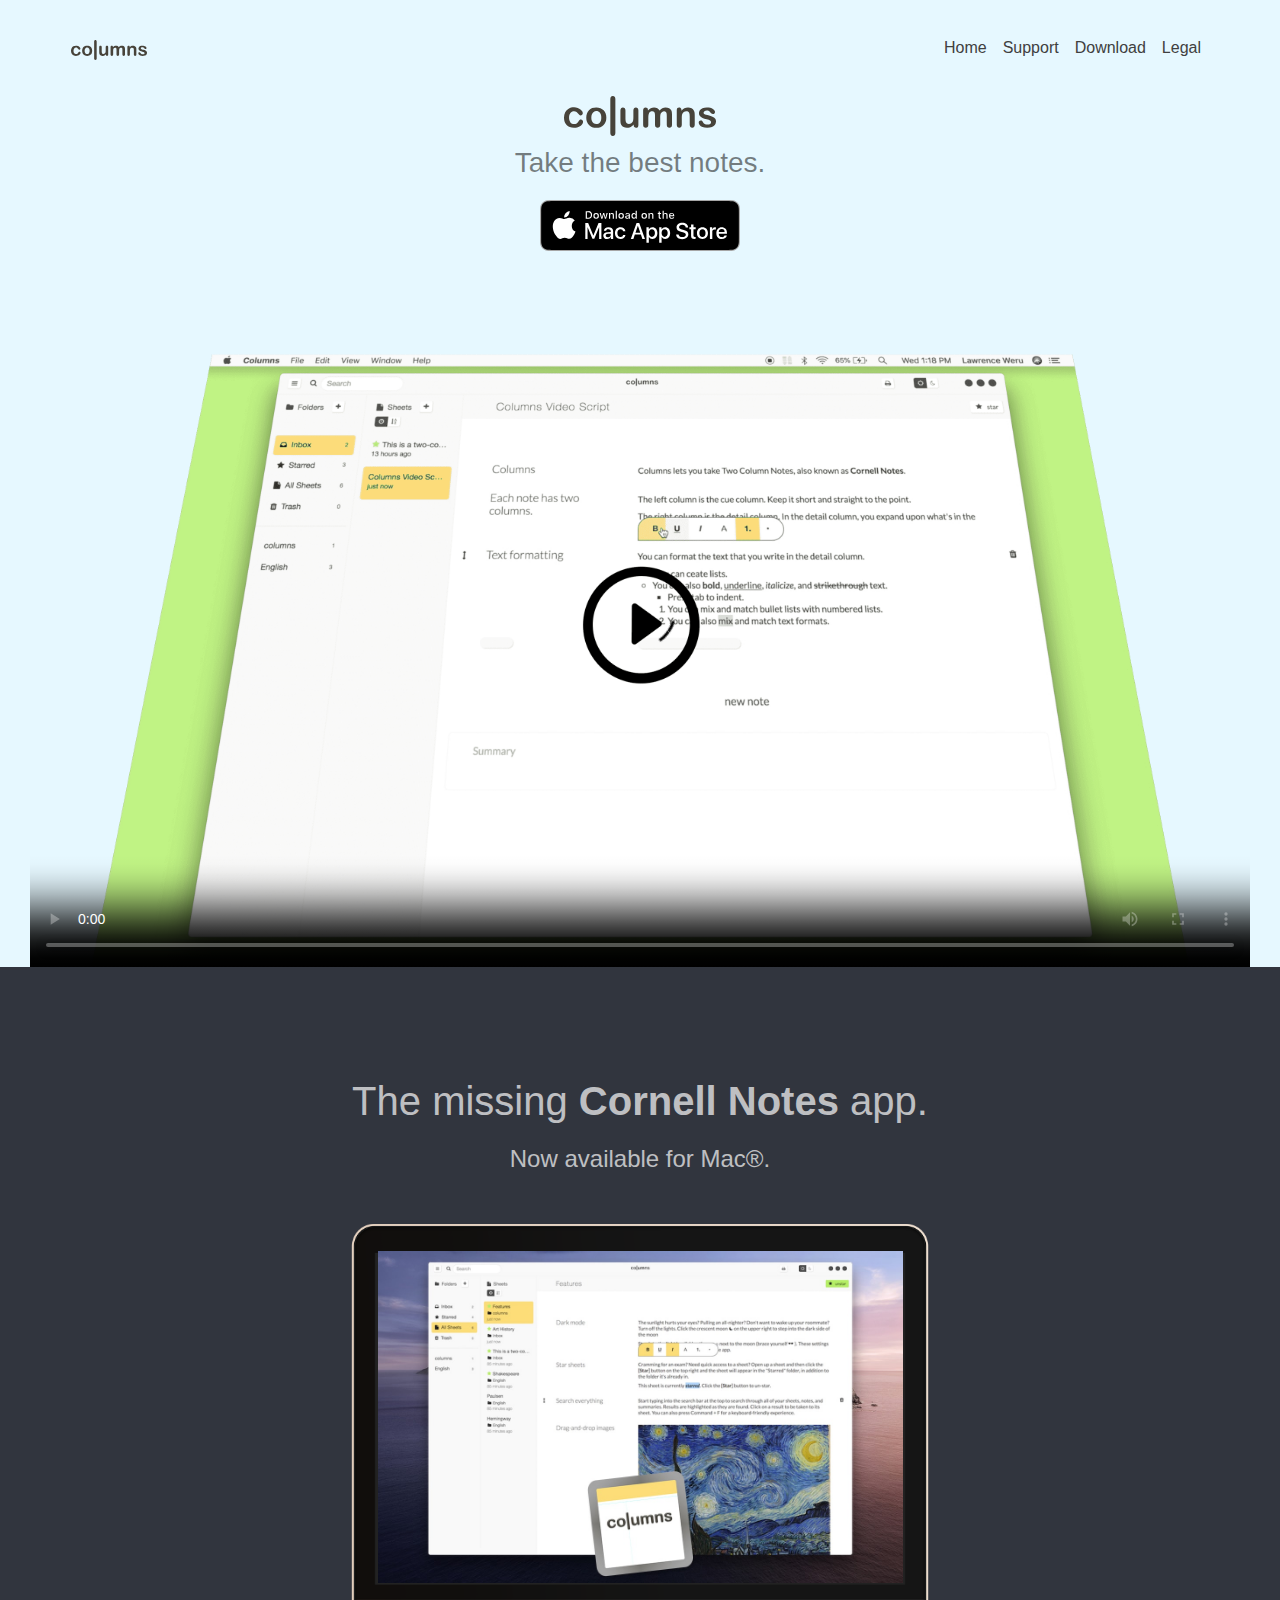
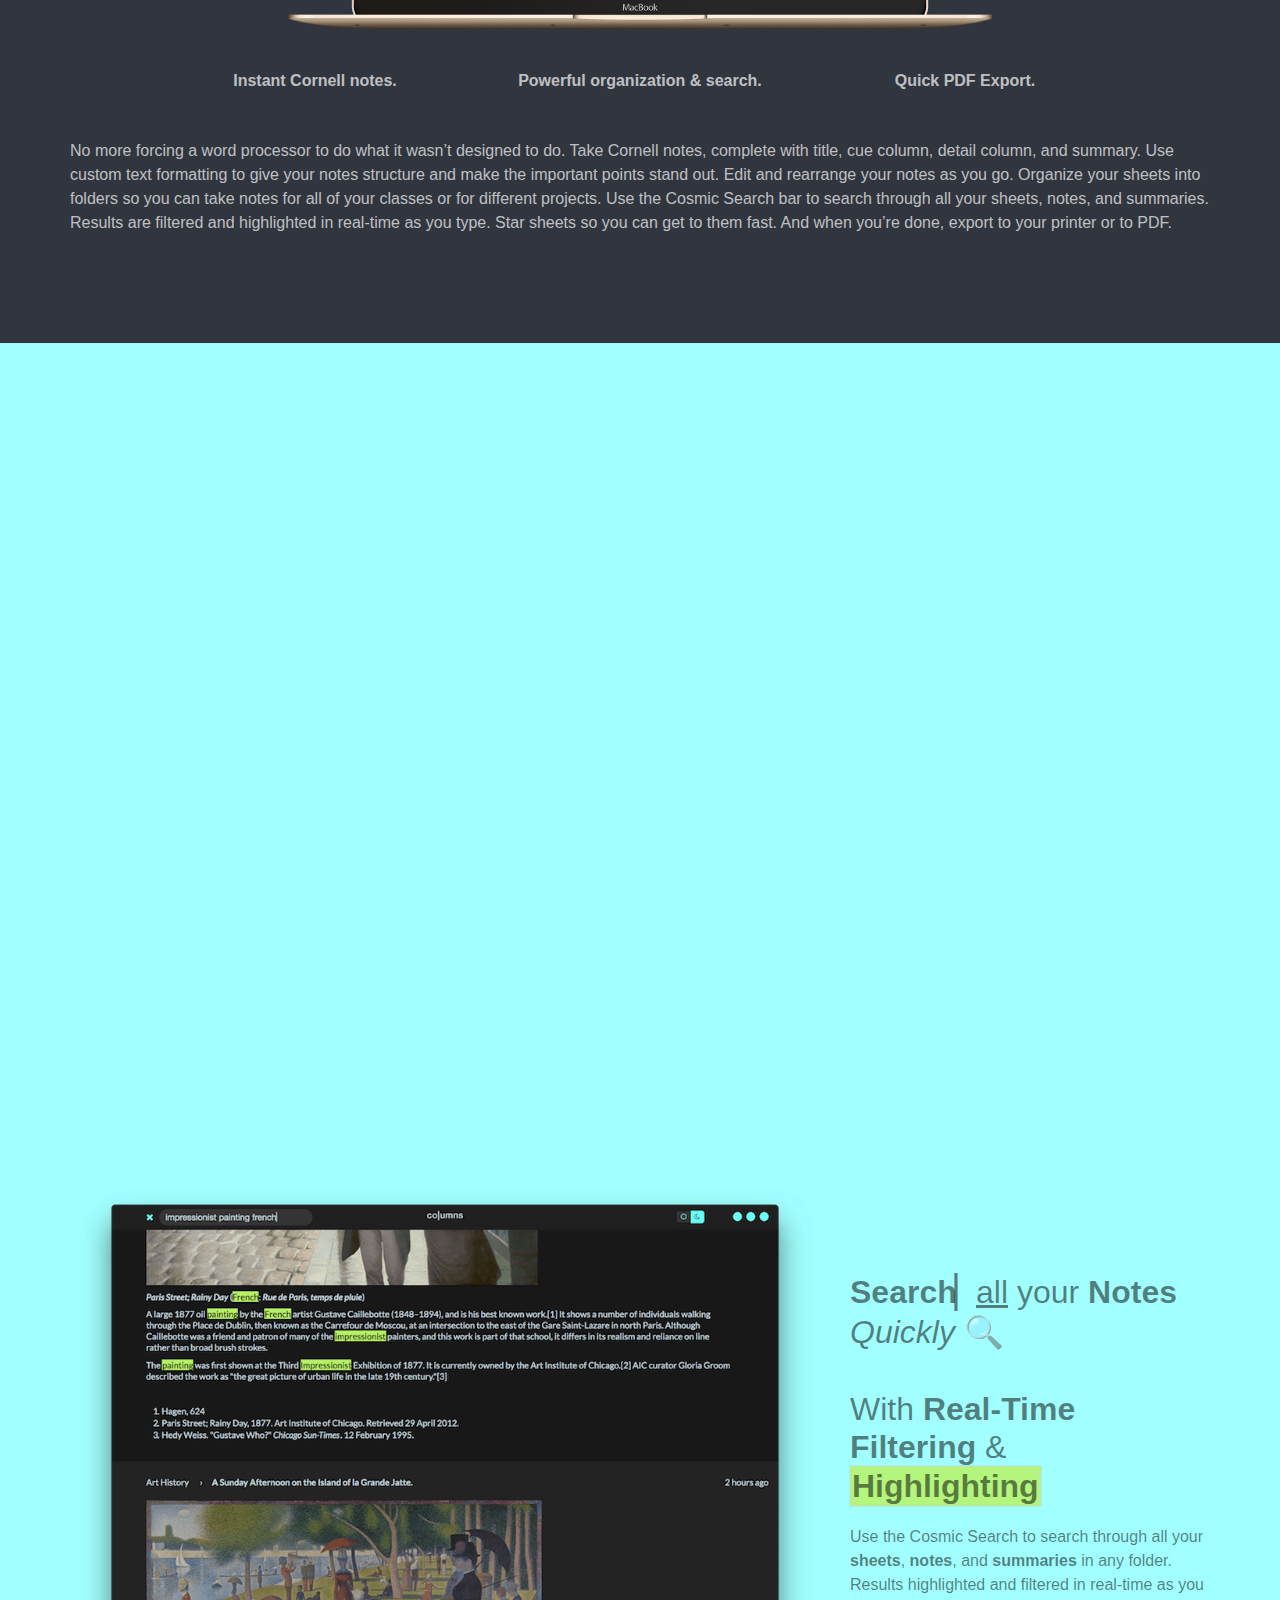
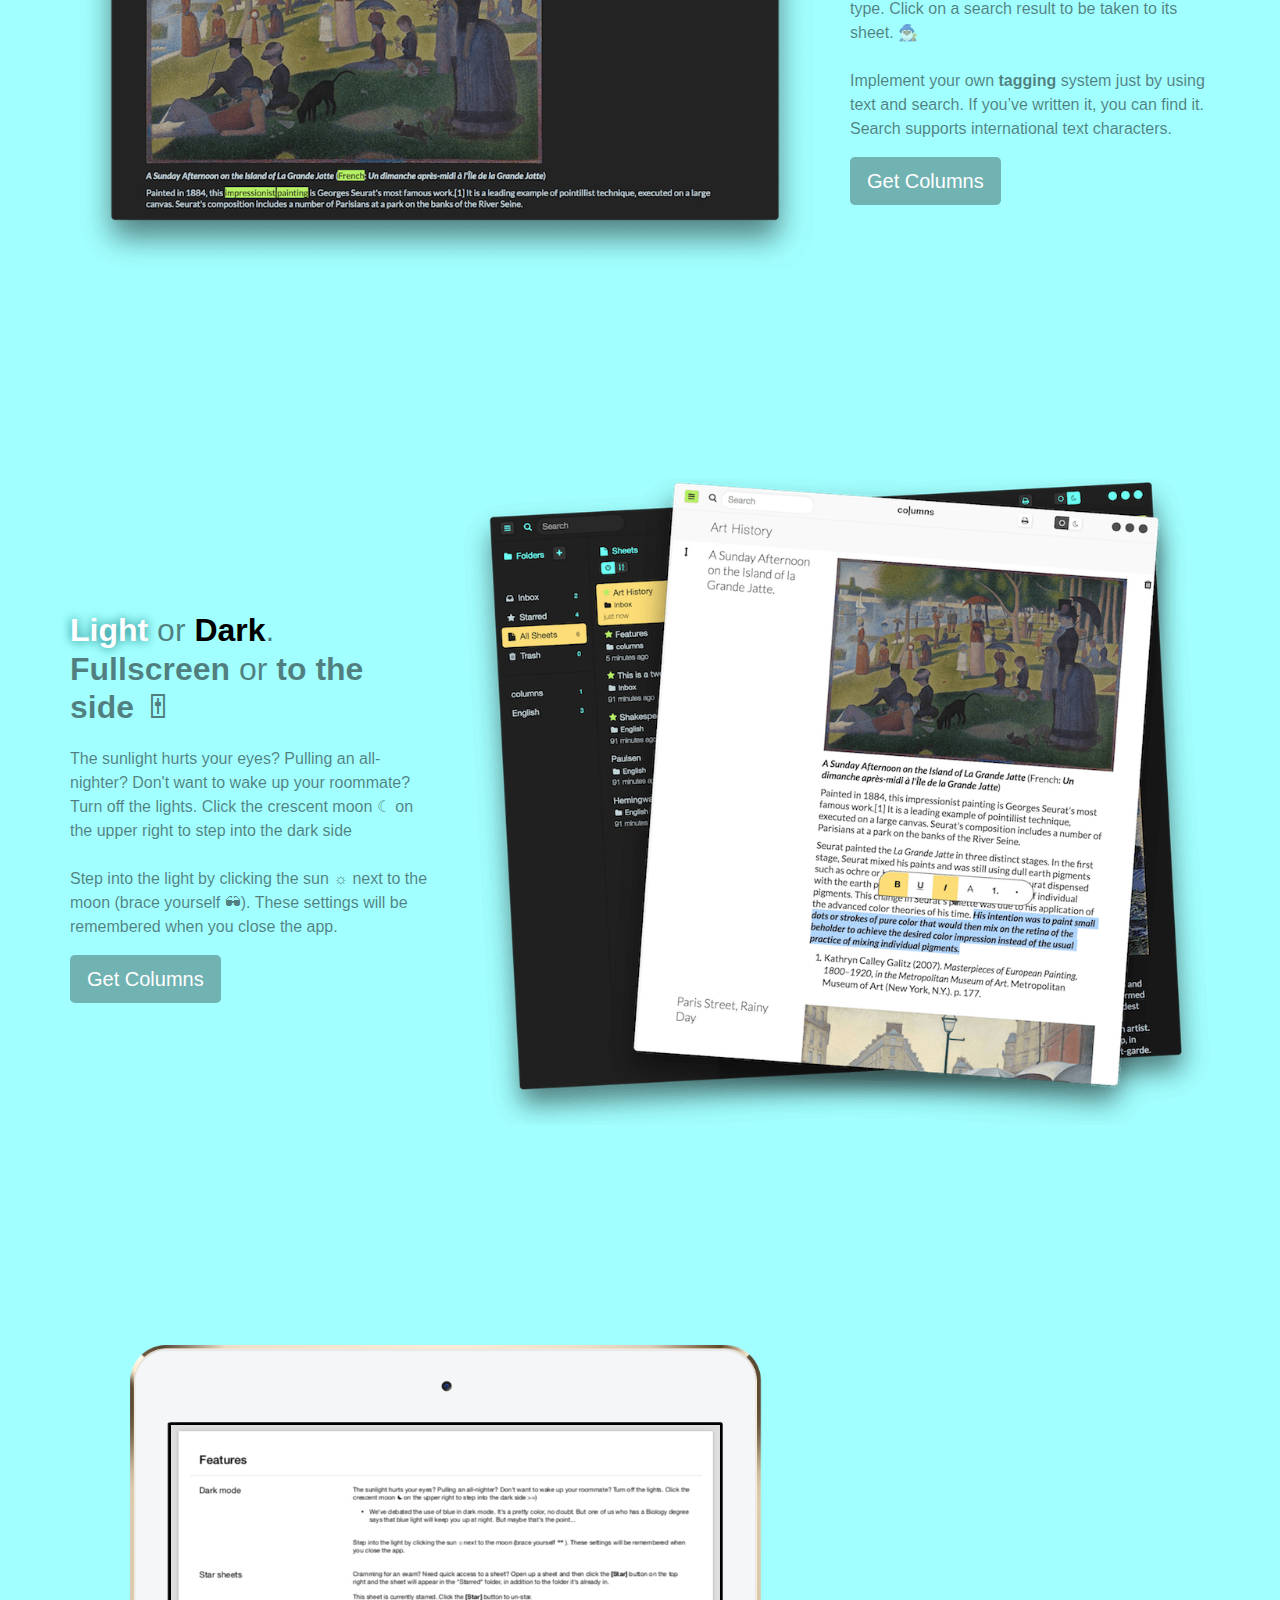
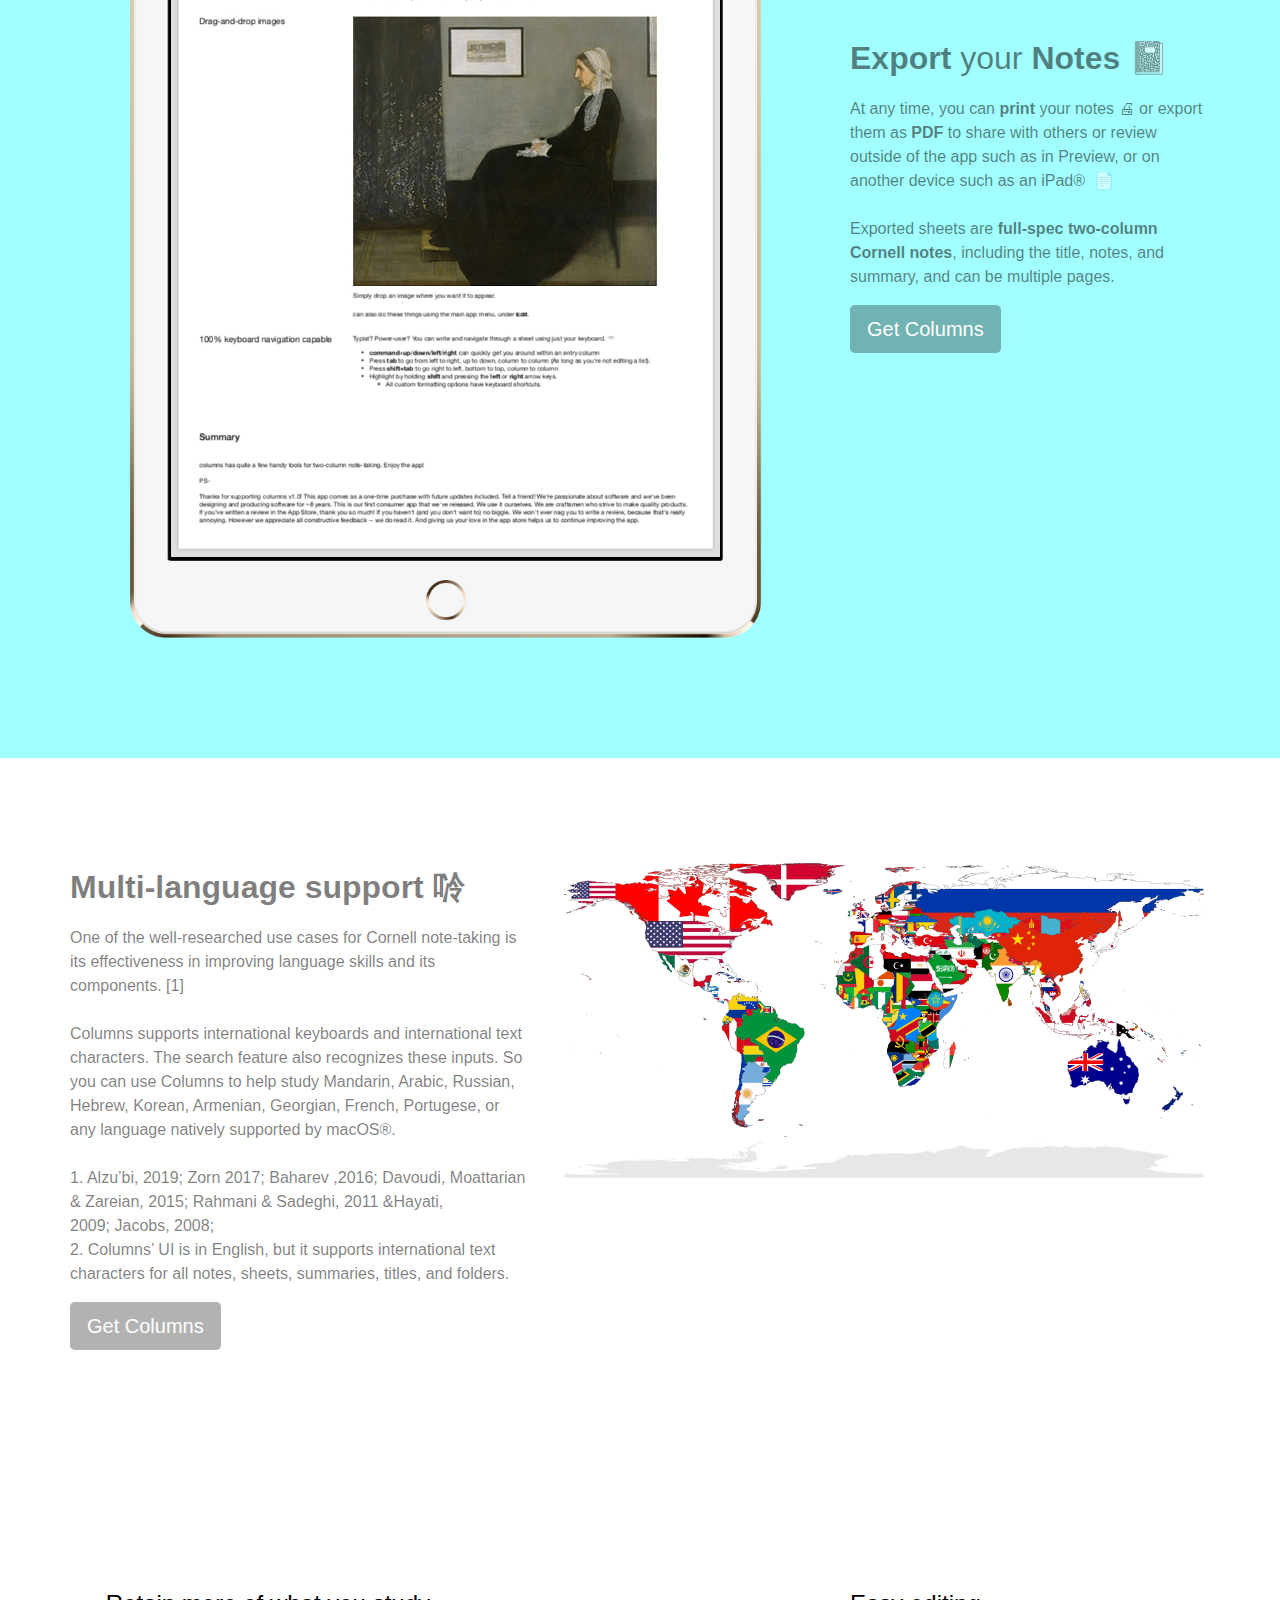
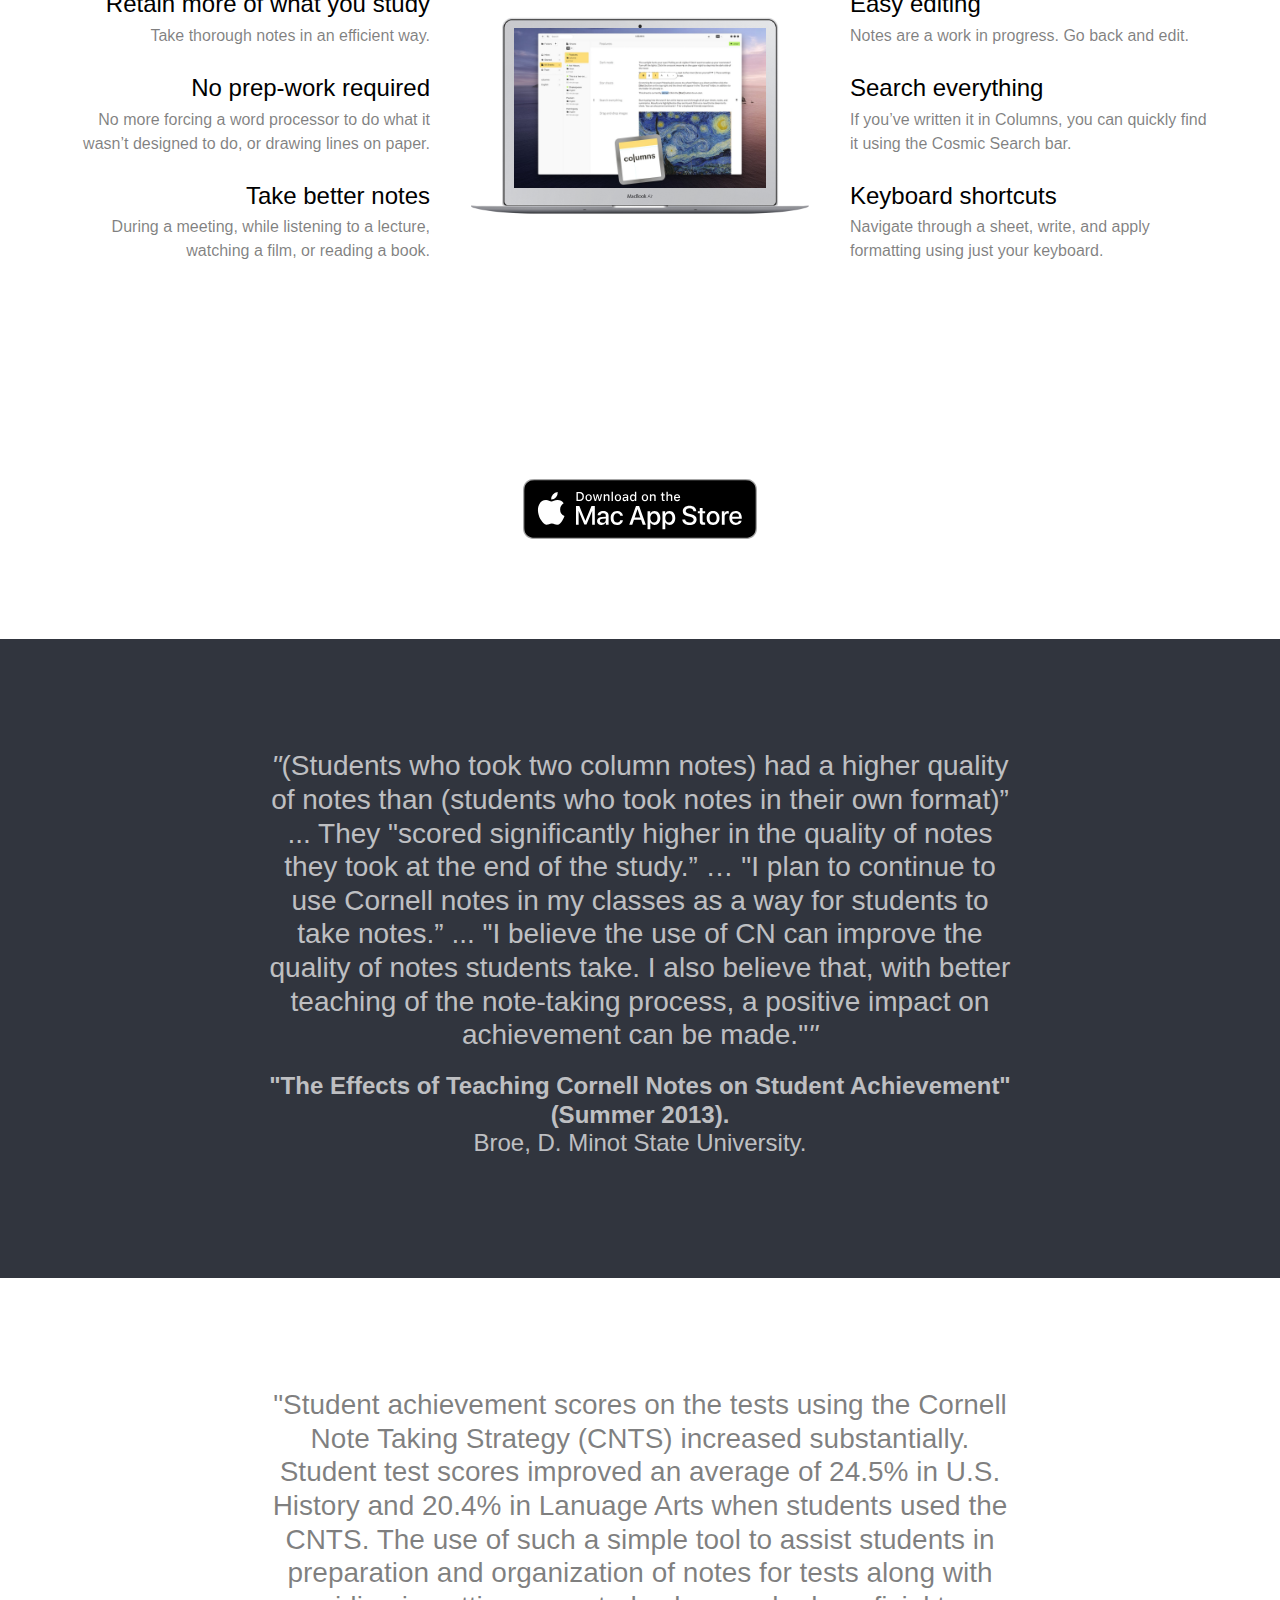
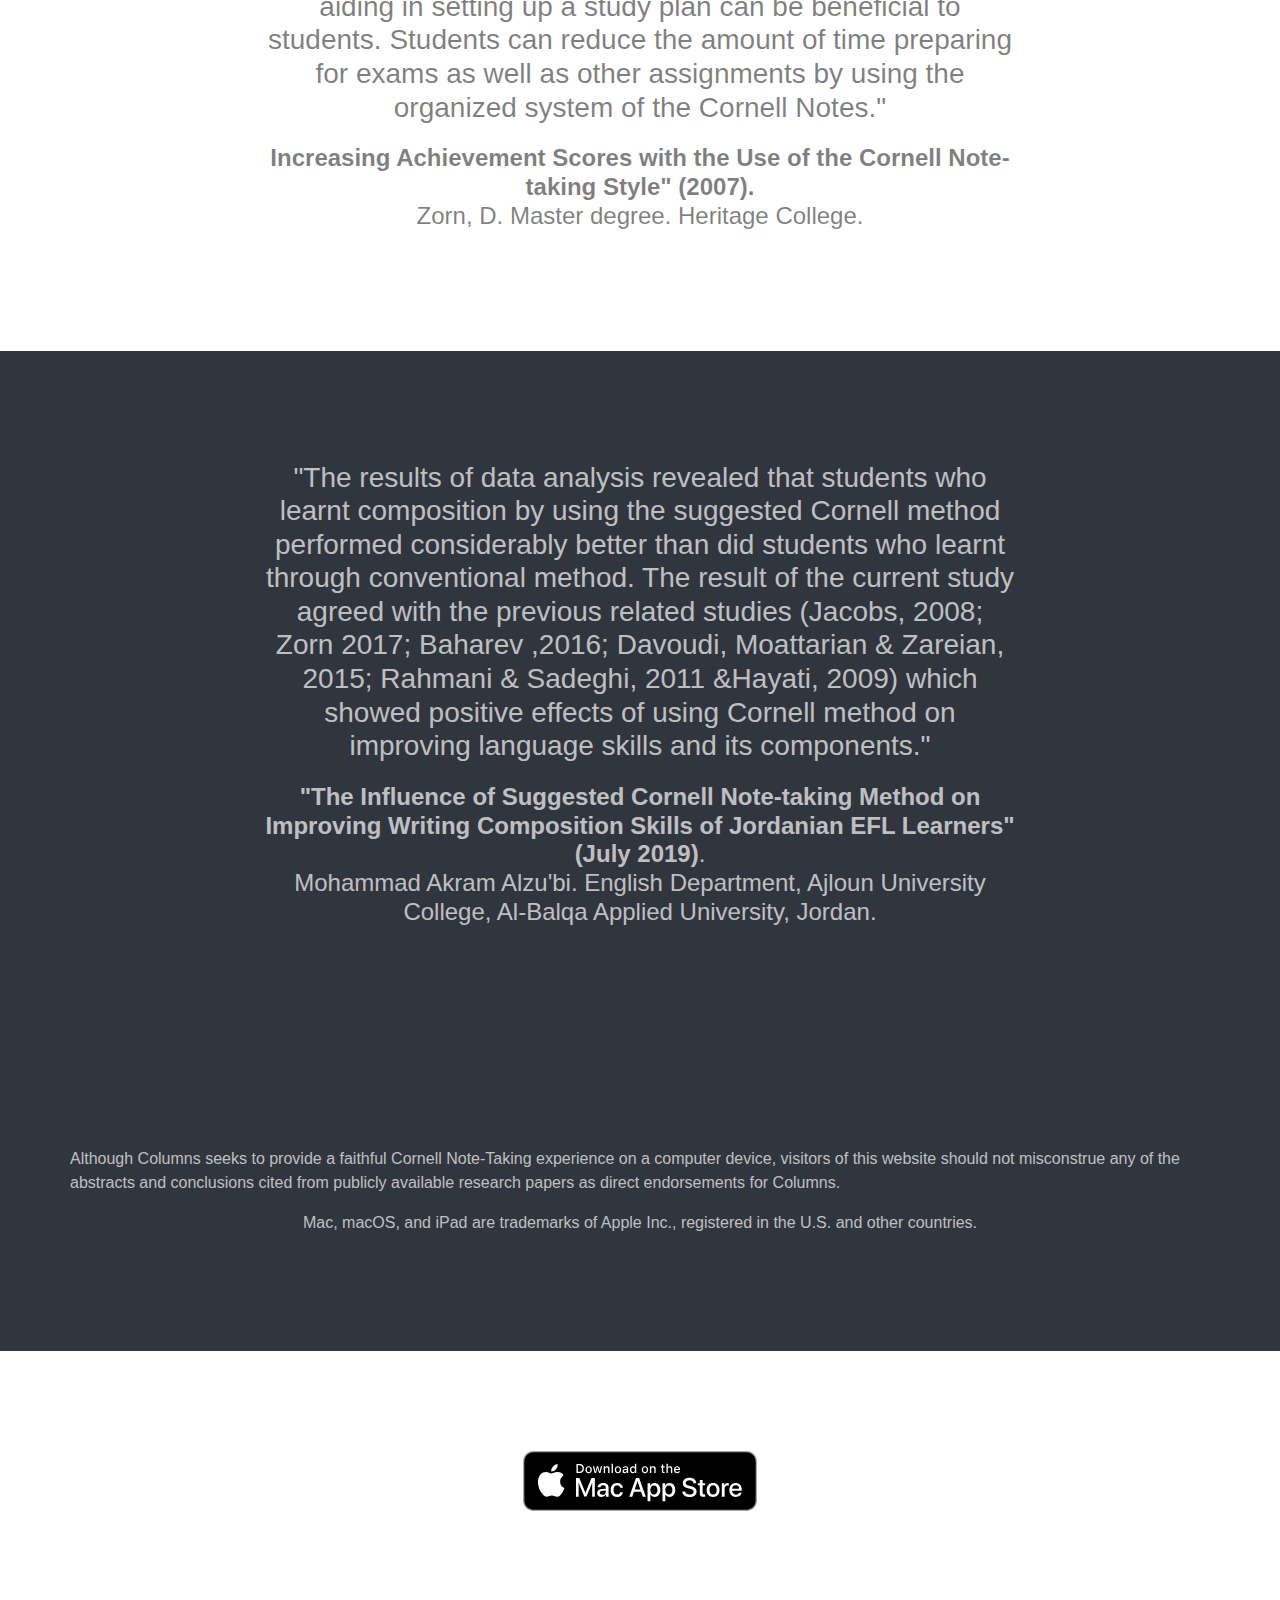
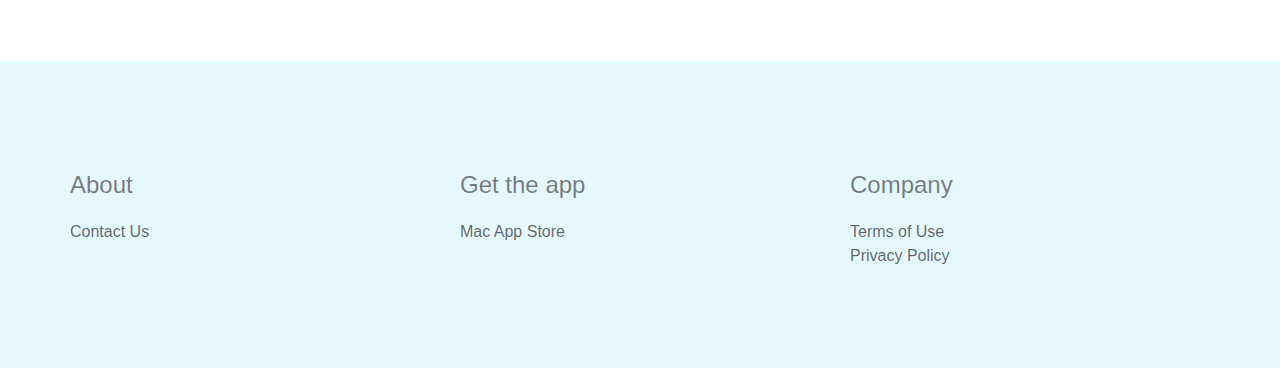
==== commit 99218a54: "update" ====
--- a/index.html
+++ b/index.html
@@ -1 +1 @@
-<!doctype html><html><head>  <meta charset="utf-8">  <meta name="keywords" content="">  <meta name="description" content="">  <meta name="viewport" content="width=device-width, initial-scale=1.0, viewport-fit=cover">  <link rel="shortcut icon" type="image/png" href="favicon.ico">  <link rel="stylesheet" type="text/css" href="./css/bootstrap.min.css?2079"><link rel="stylesheet" type="text/css" href="style.css?8113"><link rel="stylesheet" type="text/css" href="./css/animate.min.css?562"><link rel="stylesheet" type="text/css" href="./css/font-awesome.min.css">  <title>Home</title><style type="text/css">.searchcursor::after{font-size: 2.5rem;font-weight: 100;left: -6px;position: relative;content: "|";-webkit-animation: blink .75s linear infinite;-moz-animation: blink .75s linear infinite;-ms-animation: blink .75s linear infinite;-o-animation: blink .75s linear infinite; animation: blink .75s linear infinite;}@-webkit-keyframes blink {0% { opacity: 1; }50% { opacity: 1; }50.01% { opacity: 0; }100% { opacity: 0; }}@-moz-keyframes blink {0% { opacity: 1; }50% { opacity: 1; }50.01% { opacity: 0; }100% { opacity: 0; }}@-ms-keyframes blink {0% { opacity: 1; }50% { opacity: 1; }50.01% { opacity: 0; }100% { opacity: 0; }}@-o-keyframes blink {0% { opacity: 1; }50% { opacity: 1; }50.01% { opacity: 0; }100% { opacity: 0; }}@keyframes blink {0% { opacity: 1; }50% { opacity: 1; }50.01% { opacity: 0; }100% { opacity: 0; }}</style>  <!-- Analytics --><!-- Global site tag (gtag.js) - Google Analytics -->  <script async="" src="https://www.googletagmanager.com/gtag/js?id=G-P4EZGR131Y"></script>  <script> window.dataLayer = window.dataLayer || []; function gtag() { dataLayer.push(arguments); } gtag('js', new Date()); gtag('config', 'G-P4EZGR131Y');  </script><!-- Analytics END -->  </head><body><!-- Main container --><div class="page-container">  <!-- bloc-0 --><div class="bloc bgc-bubbles l-bloc" id="bloc-0"><div class="container bloc-sm"><div class="row"><div class="col"><nav class="navbar navbar-light row navbar-expand-md" role="navigation"><a class="navbar-brand" href="index.html"><img src="img/columns_word_svg.svg" alt="logo" /></a><button id="nav-toggle" type="button" class="ml-auto ui-navbar-toggler navbar-toggler border-0 p-0" data-toggle="collapse" data-target=".navbar-35264" aria-expanded="false" aria-label="Toggle navigation"><span class="navbar-toggler-icon"></span></button><div class="collapse navbar-collapse navbar-35264"><ul class="site-navigation nav navbar-nav ml-auto"><li class="nav-item"><a href="index.html" class="nav-link">Home</a></li><li class="nav-item"><a href="support.html" class="nav-link a-btn">Support</a></li><li class="nav-item"><a href="https://apps.apple.com/us/app/columns-two-column-notes/id1493839821" class="nav-link a-btn" target="_blank">Download</a></li><li class="nav-item"><a href="legal.html" class="a-btn nav-link">Legal</a></li></ul></div></nav></div></div></div></div><!-- bloc-0 END --><!-- bloc-1 --><div class="bloc none full-width-bloc bgc-bubbles l-bloc" id="bloc-1"><div class="container "><div class="row"><div class="col-lg-12"><img src="img/columns_word_svg.svg" class="img-fluid mx-auto d-block img-style" alt="columns_word_svg" /><h3 class="mg-md float-none text-center">Take the best notes.</h3><div class="row"><div class="col-lg-4 offset-lg-4"><a href="https://apps.apple.com/us/app/columns-two-column-notes/id1493839821" target="_blank"><img src="img/Download_on_the_Mac_App_Store_Badge_US-UK_RGB_blk_092917.svg" class="img-fluid mx-auto d-block img-bloc-0-style" alt="Download_on_the_Mac_App_Store_Badge_US UK_RGB_blk_092917" /></a></div></div></div><div class="col"><div class="row voffset"><div class="col "><div class="embed-responsive embed-responsive-16by9 animated fadeInUp" data-appear-anim-style="fadeInUp"><video controls class="embed-responsive-item" poster="img/columnsAppVideoPoster_perspective.png"><source src="vid/ColumnsAppPromo.mp4" type="video/mp4" />Your browser does not support HTML5 video.</video></div></div></div></div></div></div></div><!-- bloc-1 END --><!-- bloc-2 --><div class="bloc bloc-fill-screen bgc-charcoal d-bloc" id="bloc-2"><div class="container"><div class="row voffset-lg"><div class="col-lg-12 hero-first-col-mb"><h1 class="mg-md text-center">The missing <strong>Cornell Notes</strong> app.</h1><h4 class="mg-md text-center">Now available for Mac®.</h4></div><div class="offset-md-2 col-md-8 col-lg-8 offset-lg-2"><div class="mx-auto d-block blocsapp-device blocsapp-device-mb mb-gold"><img src="img/screenshot_light_catalina.jpg" class="img-fluid" alt="mbp screen" /></div></div><div class="col-lg-10 offset-lg-1 offset-md-0 col-md-12 feature-col-mt"><div class="row"><div class="col-12 col-sm-4"><p class="text-center"><strong>Instant Cornell notes.</strong></p></div><div class="col-12 col-sm-4"><p class="text-center"><strong>Powerful organization &amp; search.</strong></p></div><div class="col-12 col-sm-4"><p class="text-center"><strong>Quick PDF Export.</strong></p></div></div></div><div class="col-lg-12"><div class="row voffset"><div class="col"><p>No more forcing a word processor to do what it wasn&rsquo;t designed to do. Take Cornell notes, complete with title, cue column, detail column, and summary.&nbsp;Use custom text formatting to give your notes structure and make the important points stand out. Edit and rearrange your notes as you go.&nbsp;Organize your sheets into folders so you can take notes for all of your classes or for different projects.&nbsp;Use the Cosmic Search bar to search through all your sheets, notes, and summaries. Results are filtered and highlighted in real-time as you type.&nbsp;Star sheets so you can get to them fast. And when you&rsquo;re done, export to your printer or to PDF.<br><br><br><br></p></div></div></div></div></div></div><!-- bloc-2 END --><!-- bloc-3 --><div class="bloc bgc-celeste-colour l-bloc" id="bloc-3"><div class="container bloc-lg"><div class="row"><div class="col-md-6 order-md-1 col-lg-8"><img src="img/screenshot.png" class="img-fluid mx-auto d-block scroll-fx-right-in" alt="light_or_dark_960w" /></div><div class="align-self-center col-md-6 col-lg-4 scroll-fx-left-in"><h2 class="mg-md"><strong>Synthesize</strong> and <strong>apply learned knowledge</strong>&nbsp;🧠<br></h2><p>Without taking notes, only 10% of what you hear may last in memory. With good note-taking, that number can go up to over 80% 📈. Despite the benefits of note-taking, 1 out of every 3 students do not take notes 🙋🏼‍♀️ 🙋🏼‍♀️ 🤦🏼‍♀️.<br><br>Cornell note-taking is <strong>one of the most frequently recommended note-taking formats by universities and high schools</strong>. It helps you take useful notes in an efficient way, allowing the notes to be used for review and self-quizzing.<br><br>Take better notes with Columns.<br></p><a href="https://apps.apple.com/us/app/columns-two-column-notes/id1493839821" class="btn btn-d btn-lg" target="_blank">Get Columns</a></div></div></div></div><!-- bloc-3 END --><!-- bloc-4 --><div class="bloc bgc-celeste-colour l-bloc" id="bloc-4"><div class="container bloc-lg"><div class="row scroll-fx-up-in"><div class="col-md-6 col-lg-8 offset-lg-0 scroll-fx-zoom-push scroll-fx-down-in"><img src="img/search_960w.png" class="img-fluid mx-auto d-block" alt="placeholder image" /></div><div class="align-self-center col-md-6 col-lg-4 scroll-fx-right-in"><h2 class="mg-md"><span class="searchcursor" id="search"><strong>Search</strong></span>&nbsp;<u>all</u> your <strong>Notes</strong> <i>Quickly</i> <span>🔍</span><br><br>With <strong>Real-Time Filtering</strong> &amp;&nbsp;<br><span><span class="highlight"><strong>Highlighting</strong></span><br></span></h2><p>Use the Cosmic Search to search through all your <strong>sheets</strong>, <strong>notes</strong>, and <strong>summaries</strong>&nbsp;in any folder. Results highlighted and filtered in real-time as you type. Click on a search result to be taken to its sheet. 🧙🏾‍♂️<br><br>Implement your own <strong>tagging</strong> system just by using text and search. If you&rsquo;ve written it, you can find it. Search supports international text characters.</p><a href="https://apps.apple.com/us/app/columns-two-column-notes/id1493839821" class="btn btn-d btn-lg" target="_blank">Get Columns</a></div></div></div></div><!-- bloc-4 END --><!-- bloc-5 --><div class="bloc bgc-celeste-colour l-bloc" id="bloc-5"><div class="container bloc-lg"><div class="row scroll-fx-up-in scroll-fx-down-out"><div class="col-md-6 order-md-1 col-lg-8"><img src="img/light_or_dark_960w.png" class="img-fluid mx-auto d-block scroll-fx-zoom-pull" alt="light_or_dark_960w" /></div><div class="align-self-center col-md-6 col-lg-4 scroll-fx-down-in"><h2 class="mg-md"><span class="whitetext"><strong>Light</strong></span>&nbsp;or&nbsp;<span class="blacktext"><strong>Dark</strong></span>. <strong>Fullscreen</strong> or <strong>to the side</strong>&nbsp;🎚</h2><p>The sunlight hurts your eyes? Pulling an all-nighter? Don't want to wake up your roommate? Turn off the lights. Click the crescent moon ☾ on the upper right to step into the dark side<br><br>Step into the light by clicking the sun ☼ next to the moon (brace yourself 🕶). These settings will be remembered when you close the app.&nbsp;<br></p><a href="https://apps.apple.com/us/app/columns-two-column-notes/id1493839821" class="btn btn-d btn-lg">Get Columns</a></div></div></div></div><!-- bloc-5 END --><!-- bloc-6 --><div class="bloc bgc-celeste-colour l-bloc" id="bloc-6"><div class="container bloc-lg"><div class="row scroll-fx-zoom-pull"><div class="col-md-6 col-lg-8"><div class="mx-auto d-block blocsapp-device blocsapp-device-ipad ipad-gold"><img src="img/features.jpg" class="img-fluid scroll-fx-zoom-push scroll-fx-left-in" alt="features" /></div></div><div class="align-self-center col-md-6 col-lg-4"><h2 class="mg-md"><span><strong>Export</strong> your<strong>&nbsp;Notes 📓</strong></span></h2><p>At any time, you can <strong>print</strong>&nbsp;your notes 🖨 or export them as <strong>PDF</strong> to share with others or review outside of the app such as in Preview, or on another device such as an iPad®&nbsp; 📄<br><br>Exported sheets are <strong>full-spec two-column Cornell notes</strong>, including the title, notes, and summary, and&nbsp;can be multiple pages.</p><a href="https://apps.apple.com/us/app/columns-two-column-notes/id1493839821" class="btn btn-d btn-lg" target="_blank">Get Columns</a></div></div></div></div><!-- bloc-6 END --><!-- bloc-7 --><div class="bloc l-bloc" id="bloc-7"><div class="container bloc-lg"><div class="row scroll-fx-up-in scroll-fx-down-out"><div class="col-md-6 order-md-1 col-lg-7"><img src="img/640px-Flag-map_of_the_world.svg.png" class="img-fluid mx-auto d-block scroll-fx-zoom-pull" alt="light_or_dark_960w" /></div><div class="align-self-center col-md-6 scroll-fx-down-in col-lg-5"><h2 class="mg-md"><strong>Multi-language support 唥</strong></h2><p>One of the well-researched use cases for Cornell note-taking is its effectiveness in improving language skills and its components. [1] &nbsp;<br><br>Columns supports international keyboards and international text characters. The search feature also recognizes these inputs. So you can use Columns to help study Mandarin, Arabic, Russian, Hebrew, Korean, Armenian, Georgian, French, Portugese, or any language natively supported by macOS®.<br><br>1. Alzu&rsquo;bi, 2019; Zorn 2017; Baharev ,2016; Davoudi, Moattarian &amp; Zareian, 2015; Rahmani &amp; Sadeghi, 2011 &amp;Hayati, 2009;&nbsp;Jacobs, 2008;<br>2. Columns&rsquo; UI is in English, but it supports international text characters for all notes, sheets, summaries, titles, and folders.</p><a href="https://apps.apple.com/us/app/columns-two-column-notes/id1493839821" class="btn btn-d btn-lg" target="_blank">Get Columns</a></div></div></div></div><!-- bloc-7 END --><!-- bloc-14 --><div class="bloc none l-bloc" id="bloc-14"><div class="container bloc-lg"><div class="row"><div class="align-self-center col-md-6 col-lg-4 order-lg-0 order-md-1"><div class="row voffset"><div class="col-lg-12"><h4 class="text-center mg-sm text-lg-right tc-black">Retain more of what you study</h4><p class="text-center text-lg-right">Take thorough notes in an efficient way.</p></div><div class="col-lg-12"><h4 class="text-center mg-sm text-lg-right tc-black">No prep-work required</h4><p class="text-center text-lg-right">No more forcing a word processor to do what it wasn&rsquo;t designed to do, or drawing lines on paper.</p></div><div class="col-lg-12"><h4 class="text-center mg-sm text-lg-right tc-black">Take better notes</h4><p class="text-center text-lg-right">During a meeting, while listening to a lecture, watching a film, or reading a book.</p></div></div></div><div class="col-lg-4 col-md-12 order-lg-0 order-md-0 align-self-center"><div class="mx-auto d-block blocsapp-device blocsapp-device-mb blocsapp-mb-air"><img src="img/screenshot_light_catalina.jpg" class="img-fluid" alt="screenshot_light_catalina" /></div></div><div class="align-self-center col-md-6 col-lg-4 order-md-1"><div class="row voffset"><div class="col-lg-12"><h4 class="text-center text-lg-left mg-sm tc-black">Easy editing</h4><p class="text-center text-lg-left">Notes are a work in progress. Go back and edit.<br></p></div><div class="col-lg-12"><h4 class="text-center text-lg-left mg-sm tc-black">Search everything</h4><p class="text-center text-lg-left">If you&rsquo;ve written it in Columns, you can quickly find it using the Cosmic Search bar.</p></div><div class="col-lg-12"><h4 class="text-center text-lg-left mg-sm tc-black">Keyboard shortcuts</h4><p class="text-center text-lg-left">Navigate through a sheet, write, and apply formatting using just your keyboard.</p></div></div></div></div></div></div><!-- bloc-14 END --><!-- bloc-8 --><div class="bloc l-bloc" id="bloc-8"><div class="container bloc-lg"><div class="row"><div class="col-lg-4 offset-lg-4 col-sm-6 offset-sm-3 col"><a href="https://apps.apple.com/us/app/columns-two-column-notes/id1493839821" target="_blank"><img src="img/Download_on_the_Mac_App_Store_Badge_US-UK_RGB_blk_092917.svg" class="img-fluid mx-auto d-block img-10-style" alt="Download_on_the_Mac_App_Store_Badge_US UK_RGB_blk_092917" /></a></div></div></div></div><!-- bloc-8 END --><!-- bloc-10 --><div class="bloc bgc-charcoal d-bloc" id="bloc-10"><div class="container bloc-lg"><div class="row"><div class="col-12 col-11 col-lg-8 offset-lg-2"><h3 class="mg-md text-center "><i>"</i>(Students who took two column notes) had a higher quality of notes than (students who took notes in their own format)” ... They "scored significantly higher in the quality of notes they took at the end of the study.” … "I plan to continue to use Cornell notes in my classes as a way for students to take notes.” ... "I believe the use of CN can improve the quality of notes students take. I also believe that, with better teaching of the note-taking process, a positive impact on achievement can be made."<i>"</i><br></h3><h4 class="mg-md text-center "><strong>"The Effects of Teaching Cornell Notes on Student Achievement" (Summer 2013). <br></strong>Broe, D. Minot State University.<br></h4></div></div></div></div><!-- bloc-10 END --><!-- bloc-11 --><div class="bloc l-bloc" id="bloc-11"><div class="container bloc-lg"><div class="row"><div class="col-12 col-11 col-lg-8 offset-lg-2"><h3 class="mg-md text-center ">"Student achievement scores on the tests using the Cornell Note Taking Strategy (CNTS) increased substantially. Student test scores improved an average of 24.5% in U.S. History and 20.4% in Lanuage Arts when students used the CNTS. The use of such a simple tool to assist students in preparation and organization of notes for tests along with aiding in setting up a study plan can be beneficial to students. Students can reduce the amount of time preparing for exams as well as other assignments by using the organized system of the Cornell Notes."<br></h3><h4 class="mg-md text-center "><strong>Increasing Achievement Scores with the Use of the Cornell Note-taking Style" (2007). <br></strong>Zorn, D. Master degree. Heritage College.<br></h4></div></div></div></div><!-- bloc-11 END --><!-- bloc-12 --><div class="bloc bgc-charcoal d-bloc" id="bloc-12"><div class="container bloc-lg"><div class="row"><div class="col-12 col-11 col-lg-8 offset-lg-2"><h3 class="mg-md text-center ">"The results of data analysis revealed that students who learnt composition by using the suggested Cornell method performed considerably better than did students who learnt through conventional method. The result of the current study agreed with the previous related studies (Jacobs, 2008; Zorn 2017; Baharev ,2016; Davoudi, Moattarian &amp; Zareian, 2015; Rahmani &amp; Sadeghi, 2011 &amp;Hayati, 2009) which showed positive effects of using Cornell method on improving language skills and its components."<br></h3><h4 class="mg-md text-center "><strong>"The Influence of Suggested Cornell Note-taking Method on Improving Writing Composition Skills of Jordanian EFL Learners" (July 2019)</strong>. <br>Mohammad Akram Alzu'bi. English Department, Ajloun University College, Al-Balqa Applied University, Jordan.<br></h4></div></div></div></div><!-- bloc-12 END --><!-- bloc-13 --><div class="bloc bgc-charcoal d-bloc" id="bloc-13"><div class="container bloc-lg"><div class="row"><div class="col"><p class="text-lg-left"><span>Although Columns seeks to provide a faithful Cornell Note-Taking experience on a computer device, visitors of this website should not misconstrue any of the abstracts and conclusions cited from publicly available research papers as direct endorsements for Columns.</span><br></p><p class="text-lg-center">Mac, macOS, and iPad are trademarks of Apple Inc., registered in the U.S. and other countries.</p></div></div></div></div><!-- bloc-13 END --><!-- ScrollToTop Button --><a class="bloc-button btn btn-d scrollToTop" onclick="scrollToTarget('1',this)"><span class="fa fa-chevron-up"></span></a><!-- ScrollToTop Button END--><!-- bloc-13 --><div class="bloc l-bloc" id="bloc-13"><div class="container bloc-lg"><div class="row"><div class="col-sm-10 offset-sm-1 col-md-8 offset-md-2 col-lg-6 offset-lg-3"><a href="https://apps.apple.com/us/app/columns-two-column-notes/id1493839821" target="_blank"><img src="img/Download_on_the_Mac_App_Store_Badge_US-UK_RGB_blk_092917.svg" class="img-fluid mx-auto d-block img-12-style mg-lg" alt="Download_on_the_Mac_App_Store_Badge_US UK_RGB_blk_092917" /></a></div></div></div></div><!-- bloc-13 END --><!-- bloc-9 --><div class="bloc bgc-bubbles l-bloc" id="bloc-9"><div class="container bloc-lg"><div class="row"><div class="col-12 col-sm-4"><h4 class="mg-md text-sm-left text-center">About</h4><a href="support.html" class="a-btn a-block footer-link">Contact Us</a></div><div class="col-12 col-sm-4"><h4 class="mg-md text-sm-left text-center">Get the app</h4><a href="https://apps.apple.com/us/app/columns-two-column-notes/id1493839821" class="a-btn a-block footer-link" target="_blank">Mac App Store</a></div><div class="col-12 col-sm-4"><h4 class="mg-md text-sm-left text-center">Company</h4><a href="legal.html" class="a-btn a-block footer-link">Terms of Use</a><a href="legal.html" class="a-btn a-block footer-link">Privacy Policy</a></div></div></div></div><!-- bloc-9 END --></div><!-- Main container END -->  <script src="./js/jquery-3.3.1.min.js?772"></script><script src="./js/bootstrap.bundle.min.js?5128"></script><script src="./js/blocs.min.js?7407"></script><script src="./js/scrollFX.js?8313"></script><!-- Additional JS END --></body></html>+<!doctype html><html><head>  <meta charset="utf-8">  <meta name="keywords" content="">  <meta name="description" content="">  <meta name="viewport" content="width=device-width, initial-scale=1.0, viewport-fit=cover">  <link rel="shortcut icon" type="image/png" href="favicon.ico?763">  <link rel="stylesheet" type="text/css" href="./css/bootstrap.min.css?1651"><link rel="stylesheet" type="text/css" href="style.css?2139"><link rel="stylesheet" type="text/css" href="./css/font-awesome.min.css">  <title>Home</title><style type="text/css">.searchcursor::after{font-size: 2.5rem;font-weight: 100;left: -6px;position: relative;content: "|";-webkit-animation: blink .75s linear infinite;-moz-animation: blink .75s linear infinite;-ms-animation: blink .75s linear infinite;-o-animation: blink .75s linear infinite; animation: blink .75s linear infinite;}@-webkit-keyframes blink {0% { opacity: 1; }50% { opacity: 1; }50.01% { opacity: 0; }100% { opacity: 0; }}@-moz-keyframes blink {0% { opacity: 1; }50% { opacity: 1; }50.01% { opacity: 0; }100% { opacity: 0; }}@-ms-keyframes blink {0% { opacity: 1; }50% { opacity: 1; }50.01% { opacity: 0; }100% { opacity: 0; }}@-o-keyframes blink {0% { opacity: 1; }50% { opacity: 1; }50.01% { opacity: 0; }100% { opacity: 0; }}@keyframes blink {0% { opacity: 1; }50% { opacity: 1; }50.01% { opacity: 0; }100% { opacity: 0; }}</style>  <!-- Analytics --><!-- Global site tag (gtag.js) - Google Analytics -->  <script async="" src="https://www.googletagmanager.com/gtag/js?id=G-P4EZGR131Y"></script>  <script> window.dataLayer = window.dataLayer || []; function gtag() { dataLayer.push(arguments); } gtag('js', new Date()); gtag('config', 'G-P4EZGR131Y');  </script><!-- Analytics END -->  </head><body><!-- Main container --><div class="page-container">  <!-- bloc-0 --><div class="bloc bgc-bubbles l-bloc" id="bloc-0"><div class="container bloc-sm"><div class="row"><div class="col"><nav class="navbar navbar-light row navbar-expand-md" role="navigation"><a class="navbar-brand" href="index.html"><img src="img/columns_word_svg.svg" alt="logo" /></a><button id="nav-toggle" type="button" class="ml-auto ui-navbar-toggler navbar-toggler border-0 p-0" data-toggle="collapse" data-target=".navbar-35264" aria-expanded="false" aria-label="Toggle navigation"><span class="navbar-toggler-icon"></span></button><div class="collapse navbar-collapse navbar-35264"><ul class="site-navigation nav navbar-nav ml-auto"><li class="nav-item"><a href="index.html" class="nav-link">Home</a></li><li class="nav-item"><a href="support.html" class="nav-link a-btn">Support</a></li><li class="nav-item"><a href="https://apps.apple.com/us/app/columns-two-column-notes/id1493839821" class="nav-link a-btn" target="_blank">Download</a></li><li class="nav-item"><a href="legal.html" class="a-btn nav-link">Legal</a></li></ul></div></nav></div></div></div></div><!-- bloc-0 END --><!-- bloc-1 --><div class="bloc none full-width-bloc bgc-bubbles l-bloc" id="bloc-1"><div class="container "><div class="row"><div class="col-lg-12"><img src="img/columns_word_svg.svg" class="img-fluid mx-auto d-block img-style" alt="columns_word_svg" /><h3 class="mg-md float-none text-center">Take the best notes.</h3><div class="row"><div class="col-lg-4 offset-lg-4"><a href="https://apps.apple.com/us/app/columns-two-column-notes/id1493839821" target="_blank"><img src="img/Download_on_the_Mac_App_Store_Badge_US-UK_RGB_blk_092917.svg" class="img-fluid mx-auto d-block img-bloc-0-style" alt="Download_on_the_Mac_App_Store_Badge_US UK_RGB_blk_092917" /></a></div></div></div><div class="col"><div class="row voffset"><div class="col"><div class="embed-responsive embed-responsive-16by9"><video controls class="embed-responsive-item" poster="img/columnsAppVideoPoster_perspective.png"><source src="vid/ColumnsAppPromo.mp4" type="video/mp4" />Your browser does not support HTML5 video.</video></div></div></div></div></div></div></div><!-- bloc-1 END --><!-- bloc-2 --><div class="bloc bloc-fill-screen bgc-charcoal d-bloc" id="bloc-2"><div class="container"><div class="row voffset-lg"><div class="col-lg-12 hero-first-col-mb"><h1 class="mg-md text-center">The missing <strong>Cornell Notes</strong> app.</h1><h4 class="mg-md text-center">Now available for Mac®.</h4></div><div class="offset-md-2 col-md-8 col-lg-8 offset-lg-2"><div class="mx-auto d-block blocsapp-device blocsapp-device-mb mb-gold"><img src="img/screenshot_light_catalina.jpg" class="img-fluid" alt="mbp screen" /></div></div><div class="col-lg-10 offset-lg-1 offset-md-0 col-md-12 feature-col-mt"><div class="row"><div class="col-12 col-sm-4"><p class="text-center"><strong>Instant Cornell notes.</strong></p></div><div class="col-12 col-sm-4"><p class="text-center"><strong>Powerful organization &amp; search.</strong></p></div><div class="col-12 col-sm-4"><p class="text-center"><strong>Quick PDF Export.</strong></p></div></div></div><div class="col-lg-12"><div class="row voffset"><div class="col"><p>No more forcing a word processor to do what it wasn&rsquo;t designed to do. Take Cornell notes, complete with title, cue column, detail column, and summary.&nbsp;Use custom text formatting to give your notes structure and make the important points stand out. Edit and rearrange your notes as you go.&nbsp;Organize your sheets into folders so you can take notes for all of your classes or for different projects.&nbsp;Use the Cosmic Search bar to search through all your sheets, notes, and summaries. Results are filtered and highlighted in real-time as you type.&nbsp;Star sheets so you can get to them fast. And when you&rsquo;re done, export to your printer or to PDF.<br><br><br><br></p></div></div></div></div></div></div><!-- bloc-2 END --><!-- bloc-3 --><div class="bloc bgc-celeste-colour l-bloc" id="bloc-3"><div class="container bloc-lg"><div class="row"><div class="col-md-6 order-md-1 col-lg-8"><img src="img/screenshot.png" class="img-fluid mx-auto d-block scroll-fx-right-in" alt="light_or_dark_960w" /></div><div class="align-self-center col-md-6 col-lg-4 scroll-fx-left-in"><h2 class="mg-md"><strong>Synthesize</strong> and <strong>apply learned knowledge</strong>&nbsp;🧠<br></h2><p>Without taking notes, only 10% of what you hear may last in memory. With good note-taking, that number can go up to over 80% 📈. Despite the benefits of note-taking, 1 out of every 3 students do not take notes 🙋🏼‍♀️ 🙋🏼‍♀️ 🤦🏼‍♀️.<br><br>Cornell note-taking is <strong>one of the most frequently recommended note-taking formats by universities and high schools</strong>. It helps you take useful notes in an efficient way, allowing the notes to be used for review and self-quizzing.<br><br>Take better notes with Columns.<br></p><a href="https://apps.apple.com/us/app/columns-two-column-notes/id1493839821" class="btn btn-d btn-lg" target="_blank">Get Columns</a></div></div></div></div><!-- bloc-3 END --><!-- bloc-4 --><div class="bloc bgc-celeste-colour l-bloc" id="bloc-4"><div class="container bloc-lg"><div class="row scroll-fx-up-in"><div class="col-md-6 col-lg-8 offset-lg-0 scroll-fx-zoom-push scroll-fx-down-in"><img src="img/search_960w.png" class="img-fluid mx-auto d-block" alt="placeholder image" /></div><div class="align-self-center col-md-6 col-lg-4 scroll-fx-right-in"><h2 class="mg-md"><span class="searchcursor" id="search"><strong>Search</strong></span>&nbsp;<u>all</u> your <strong>Notes</strong> <i>Quickly</i> <span>🔍</span><br><br>With <strong>Real-Time Filtering</strong> &amp;&nbsp;<br><span><span class="highlight"><strong>Highlighting</strong></span><br></span></h2><p>Use the Cosmic Search to search through all your <strong>sheets</strong>, <strong>notes</strong>, and <strong>summaries</strong>&nbsp;in any folder. Results highlighted and filtered in real-time as you type. Click on a search result to be taken to its sheet. 🧙🏾‍♂️<br><br>Implement your own <strong>tagging</strong> system just by using text and search. If you&rsquo;ve written it, you can find it. Search supports international text characters.</p><a href="https://apps.apple.com/us/app/columns-two-column-notes/id1493839821" class="btn btn-d btn-lg" target="_blank">Get Columns</a></div></div></div></div><!-- bloc-4 END --><!-- bloc-5 --><div class="bloc bgc-celeste-colour l-bloc" id="bloc-5"><div class="container bloc-lg"><div class="row scroll-fx-up-in scroll-fx-down-out"><div class="col-md-6 order-md-1 col-lg-8 scroll-fx-right-in "><img src="img/light_or_dark_960w.png" class="img-fluid mx-auto d-block scroll-fx-zoom-pull" alt="light_or_dark_960w" /></div><div class="align-self-center col-md-6 col-lg-4 scroll-fx-down-in"><h2 class="mg-md"><span class="whitetext"><strong>Light</strong></span>&nbsp;or&nbsp;<span class="blacktext"><strong>Dark</strong></span>. <strong>Fullscreen</strong> or <strong>to the side</strong>&nbsp;🎚</h2><p>The sunlight hurts your eyes? Pulling an all-nighter? Don't want to wake up your roommate? Turn off the lights. Click the crescent moon ☾ on the upper right to step into the dark side<br><br>Step into the light by clicking the sun ☼ next to the moon (brace yourself 🕶). These settings will be remembered when you close the app.&nbsp;<br></p><a href="https://apps.apple.com/us/app/columns-two-column-notes/id1493839821" class="btn btn-d btn-lg">Get Columns</a></div></div></div></div><!-- bloc-5 END --><!-- bloc-6 --><div class="bloc bgc-celeste-colour l-bloc" id="bloc-6"><div class="container bloc-lg"><div class="row scroll-fx-zoom-pull"><div class="col-md-6 col-lg-8"><div class="mx-auto d-block blocsapp-device blocsapp-device-ipad ipad-gold"><img src="img/features.jpg" class="img-fluid scroll-fx-zoom-push scroll-fx-left-in" alt="features" /></div></div><div class="align-self-center col-md-6 col-lg-4"><h2 class="mg-md"><span><strong>Export</strong> your<strong>&nbsp;Notes 📓</strong></span></h2><p>At any time, you can <strong>print</strong>&nbsp;your notes 🖨 or export them as <strong>PDF</strong> to share with others or review outside of the app such as in Preview, or on another device such as an iPad®&nbsp; 📄<br><br>Exported sheets are <strong>full-spec two-column Cornell notes</strong>, including the title, notes, and summary, and&nbsp;can be multiple pages.</p><a href="https://apps.apple.com/us/app/columns-two-column-notes/id1493839821" class="btn btn-d btn-lg" target="_blank">Get Columns</a></div></div></div></div><!-- bloc-6 END --><!-- bloc-7 --><div class="bloc l-bloc" id="bloc-7"><div class="container bloc-lg"><div class="row scroll-fx-up-in scroll-fx-down-out"><div class="col-md-6 order-md-1 col-lg-7"><img src="img/640px-Flag-map_of_the_world.svg.png" class="img-fluid scroll-fx-zoom-pull mx-auto d-block" alt="light_or_dark_960w" /></div><div class="align-self-center col-md-6 col-lg-5 scroll-fx-left-in"><h2 class="mg-md"><strong>Multi-language support 唥</strong></h2><p>One of the well-researched use cases for Cornell note-taking is its effectiveness in improving language skills and its components. [1] &nbsp;<br><br>Columns supports international keyboards and international text characters. The search feature also recognizes these inputs. So you can use Columns to help study Mandarin, Arabic, Russian, Hebrew, Korean, Armenian, Georgian, French, Portugese, or any language natively supported by macOS®.<br><br>1. Alzu&rsquo;bi, 2019; Zorn 2017; Baharev ,2016; Davoudi, Moattarian &amp; Zareian, 2015; Rahmani &amp; Sadeghi, 2011 &amp;Hayati, 2009;&nbsp;Jacobs, 2008;<br>2. Columns&rsquo; UI is in English, but it supports international text characters for all notes, sheets, summaries, titles, and folders.</p><a href="https://apps.apple.com/us/app/columns-two-column-notes/id1493839821" class="btn btn-d btn-lg" target="_blank">Get Columns</a></div></div></div></div><!-- bloc-7 END --><!-- bloc-14 --><div class="bloc none l-bloc" id="bloc-14"><div class="container bloc-lg"><div class="row"><div class="align-self-center col-md-6 col-lg-4 order-lg-0 order-md-1"><div class="row voffset"><div class="col-lg-12"><h4 class="text-center mg-sm text-lg-right tc-black">Retain more of what you study</h4><p class="text-center text-lg-right">Take thorough notes in an efficient way.</p></div><div class="col-lg-12"><h4 class="text-center mg-sm text-lg-right tc-black">No prep-work required</h4><p class="text-center text-lg-right">No more forcing a word processor to do what it wasn&rsquo;t designed to do, or drawing lines on paper.</p></div><div class="col-lg-12"><h4 class="text-center mg-sm text-lg-right tc-black">Take better notes</h4><p class="text-center text-lg-right">During a meeting, while listening to a lecture, watching a film, or reading a book.</p></div></div></div><div class="col-lg-4 col-md-12 order-lg-0 order-md-0 align-self-center"><div class="mx-auto d-block blocsapp-device blocsapp-device-mb blocsapp-mb-air"><img src="img/screenshot_light_catalina.jpg" class="img-fluid" alt="screenshot_light_catalina" /></div></div><div class="align-self-center col-md-6 col-lg-4 order-md-1"><div class="row voffset"><div class="col-lg-12"><h4 class="text-center text-lg-left mg-sm tc-black">Easy editing</h4><p class="text-center text-lg-left">Notes are a work in progress. Go back and edit.<br></p></div><div class="col-lg-12"><h4 class="text-center text-lg-left mg-sm tc-black">Search everything</h4><p class="text-center text-lg-left">If you&rsquo;ve written it in Columns, you can quickly find it using the Cosmic Search bar.</p></div><div class="col-lg-12"><h4 class="text-center text-lg-left mg-sm tc-black">Keyboard shortcuts</h4><p class="text-center text-lg-left">Navigate through a sheet, write, and apply formatting using just your keyboard.</p></div></div></div></div></div></div><!-- bloc-14 END --><!-- bloc-8 --><div class="bloc l-bloc" id="bloc-8"><div class="container bloc-lg"><div class="row"><div class="col-lg-4 offset-lg-4 col-sm-6 offset-sm-3 col"><a href="https://apps.apple.com/us/app/columns-two-column-notes/id1493839821" target="_blank"><img src="img/Download_on_the_Mac_App_Store_Badge_US-UK_RGB_blk_092917.svg" class="img-fluid mx-auto d-block img-10-style" alt="Download_on_the_Mac_App_Store_Badge_US UK_RGB_blk_092917" /></a></div></div></div></div><!-- bloc-8 END --><!-- bloc-10 --><div class="bloc bgc-charcoal d-bloc" id="bloc-10"><div class="container bloc-lg"><div class="row"><div class="col-12 col-11 col-lg-8 offset-lg-2"><h3 class="mg-md text-center "><i>"</i>(Students who took two column notes) had a higher quality of notes than (students who took notes in their own format)” ... They "scored significantly higher in the quality of notes they took at the end of the study.” … "I plan to continue to use Cornell notes in my classes as a way for students to take notes.” ... "I believe the use of CN can improve the quality of notes students take. I also believe that, with better teaching of the note-taking process, a positive impact on achievement can be made."<i>"</i><br></h3><h4 class="mg-md text-center "><strong>"The Effects of Teaching Cornell Notes on Student Achievement" (Summer 2013). <br></strong>Broe, D. Minot State University.<br></h4></div></div></div></div><!-- bloc-10 END --><!-- bloc-11 --><div class="bloc l-bloc" id="bloc-11"><div class="container bloc-lg"><div class="row"><div class="col-12 col-11 col-lg-8 offset-lg-2"><h3 class="mg-md text-center ">"Student achievement scores on the tests using the Cornell Note Taking Strategy (CNTS) increased substantially. Student test scores improved an average of 24.5% in U.S. History and 20.4% in Lanuage Arts when students used the CNTS. The use of such a simple tool to assist students in preparation and organization of notes for tests along with aiding in setting up a study plan can be beneficial to students. Students can reduce the amount of time preparing for exams as well as other assignments by using the organized system of the Cornell Notes."<br></h3><h4 class="mg-md text-center "><strong>Increasing Achievement Scores with the Use of the Cornell Note-taking Style" (2007). <br></strong>Zorn, D. Master degree. Heritage College.<br></h4></div></div></div></div><!-- bloc-11 END --><!-- bloc-12 --><div class="bloc bgc-charcoal d-bloc" id="bloc-12"><div class="container bloc-lg"><div class="row"><div class="col-12 col-11 col-lg-8 offset-lg-2"><h3 class="mg-md text-center ">"The results of data analysis revealed that students who learnt composition by using the suggested Cornell method performed considerably better than did students who learnt through conventional method. The result of the current study agreed with the previous related studies (Jacobs, 2008; Zorn 2017; Baharev ,2016; Davoudi, Moattarian &amp; Zareian, 2015; Rahmani &amp; Sadeghi, 2011 &amp;Hayati, 2009) which showed positive effects of using Cornell method on improving language skills and its components."<br></h3><h4 class="mg-md text-center "><strong>"The Influence of Suggested Cornell Note-taking Method on Improving Writing Composition Skills of Jordanian EFL Learners" (July 2019)</strong>. <br>Mohammad Akram Alzu'bi. English Department, Ajloun University College, Al-Balqa Applied University, Jordan.<br></h4></div></div></div></div><!-- bloc-12 END --><!-- bloc-13 --><div class="bloc bgc-charcoal d-bloc" id="bloc-13"><div class="container bloc-lg"><div class="row"><div class="col"><p class="text-lg-left"><span>Although Columns seeks to provide a faithful Cornell Note-Taking experience on a computer device, visitors of this website should not misconstrue any of the abstracts and conclusions cited from publicly available research papers as direct endorsements for Columns.</span><br></p><p class="text-lg-center">Mac, macOS, and iPad are trademarks of Apple Inc., registered in the U.S. and other countries.</p></div></div></div></div><!-- bloc-13 END --><!-- ScrollToTop Button --><a class="bloc-button btn btn-d scrollToTop" onclick="scrollToTarget('1',this)"><span class="fa fa-chevron-up"></span></a><!-- ScrollToTop Button END--><!-- bloc-13 --><div class="bloc l-bloc" id="bloc-13"><div class="container bloc-lg"><div class="row"><div class="col-sm-10 offset-sm-1 col-md-8 offset-md-2 col-lg-6 offset-lg-3"><a href="https://apps.apple.com/us/app/columns-two-column-notes/id1493839821" target="_blank"><img src="img/Download_on_the_Mac_App_Store_Badge_US-UK_RGB_blk_092917.svg" class="img-fluid mx-auto d-block img-12-style mg-lg" alt="Download_on_the_Mac_App_Store_Badge_US UK_RGB_blk_092917" /></a></div></div></div></div><!-- bloc-13 END --><!-- bloc-9 --><div class="bloc bgc-bubbles l-bloc" id="bloc-9"><div class="container bloc-lg"><div class="row"><div class="col-12 col-sm-4"><h4 class="mg-md text-sm-left text-center">About</h4><a href="support.html" class="a-btn a-block footer-link">Contact Us</a></div><div class="col-12 col-sm-4"><h4 class="mg-md text-sm-left text-center">Get the app</h4><a href="https://apps.apple.com/us/app/columns-two-column-notes/id1493839821" class="a-btn a-block footer-link" target="_blank">Mac App Store</a></div><div class="col-12 col-sm-4"><h4 class="mg-md text-sm-left text-center">Company</h4><a href="legal.html" class="a-btn a-block footer-link">Terms of Use</a><a href="legal.html" class="a-btn a-block footer-link">Privacy Policy</a></div></div></div></div><!-- bloc-9 END --></div><!-- Main container END -->  <script src="./js/jquery-3.3.1.min.js?5516"></script><script src="./js/bootstrap.bundle.min.js?9643"></script><script src="./js/blocs.min.js?3508"></script><script src="./js/scrollFX.js?309"></script><!-- Additional JS END --></body></html>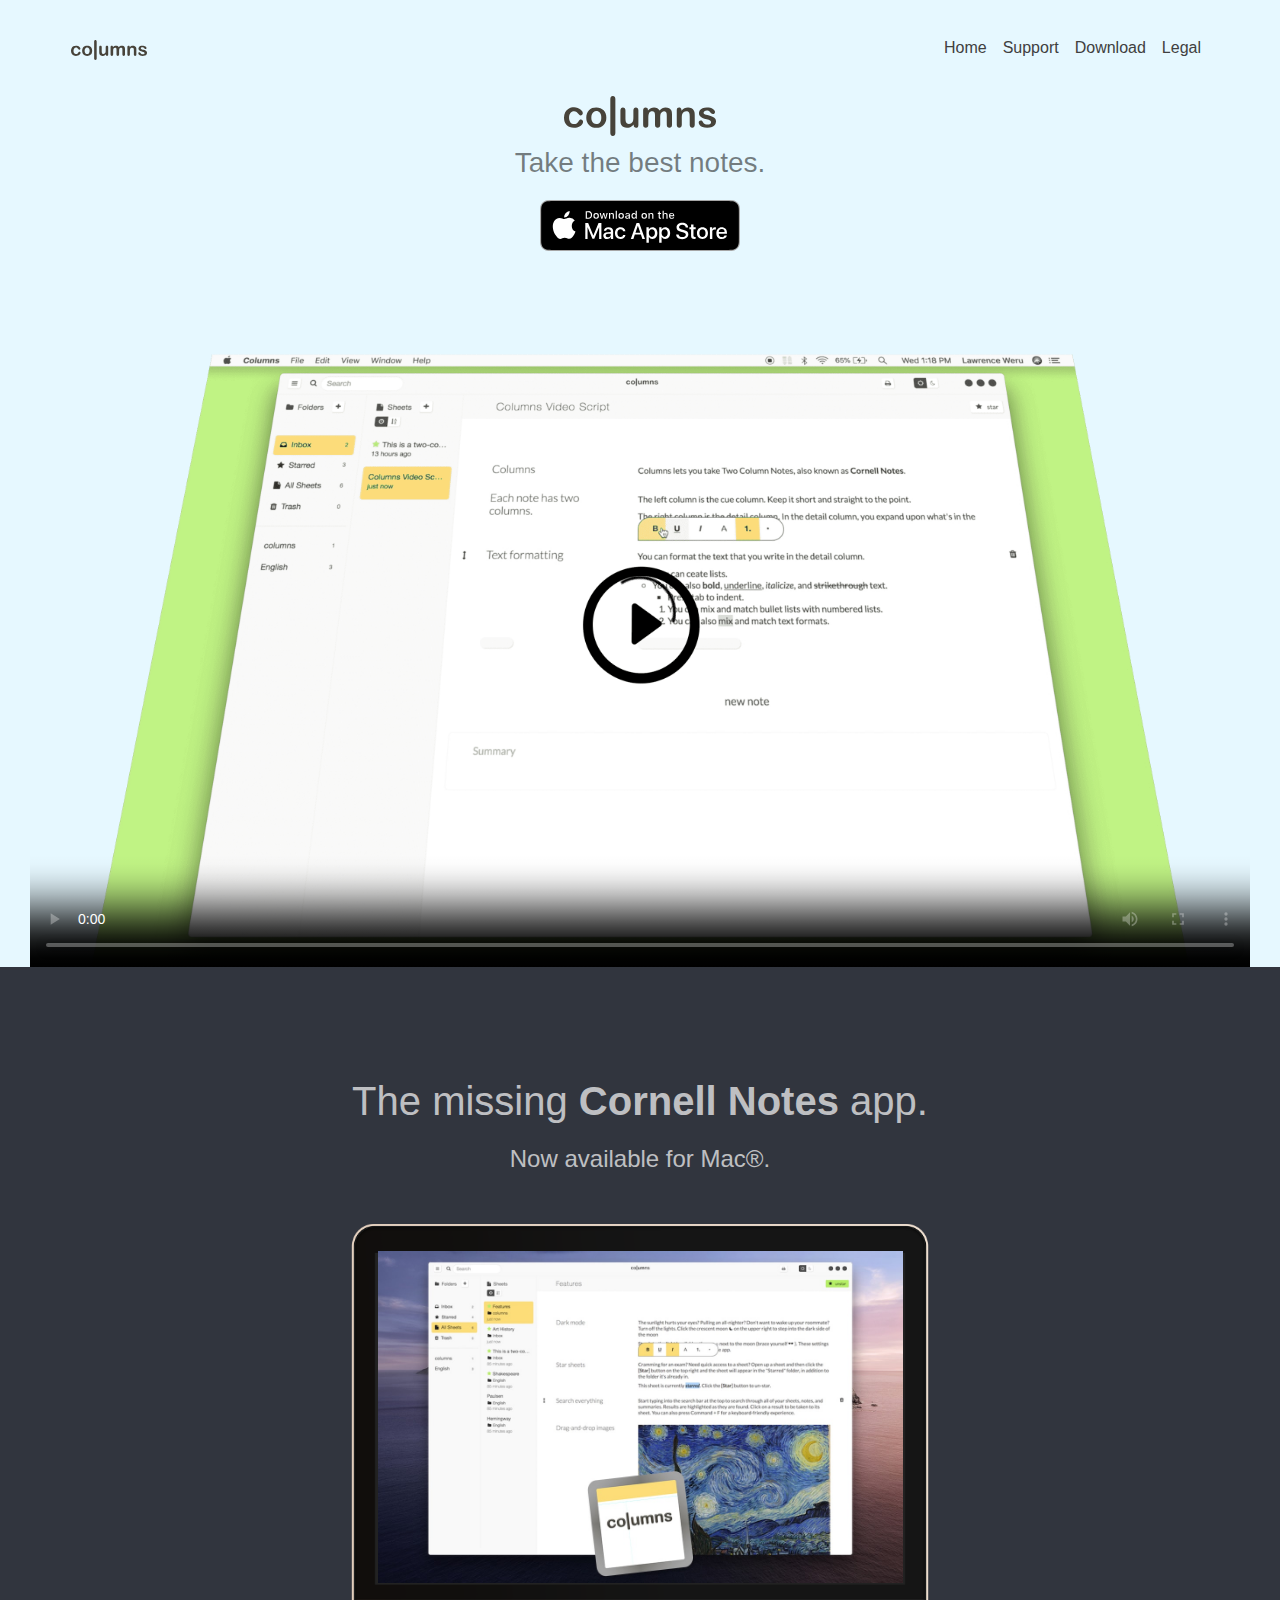
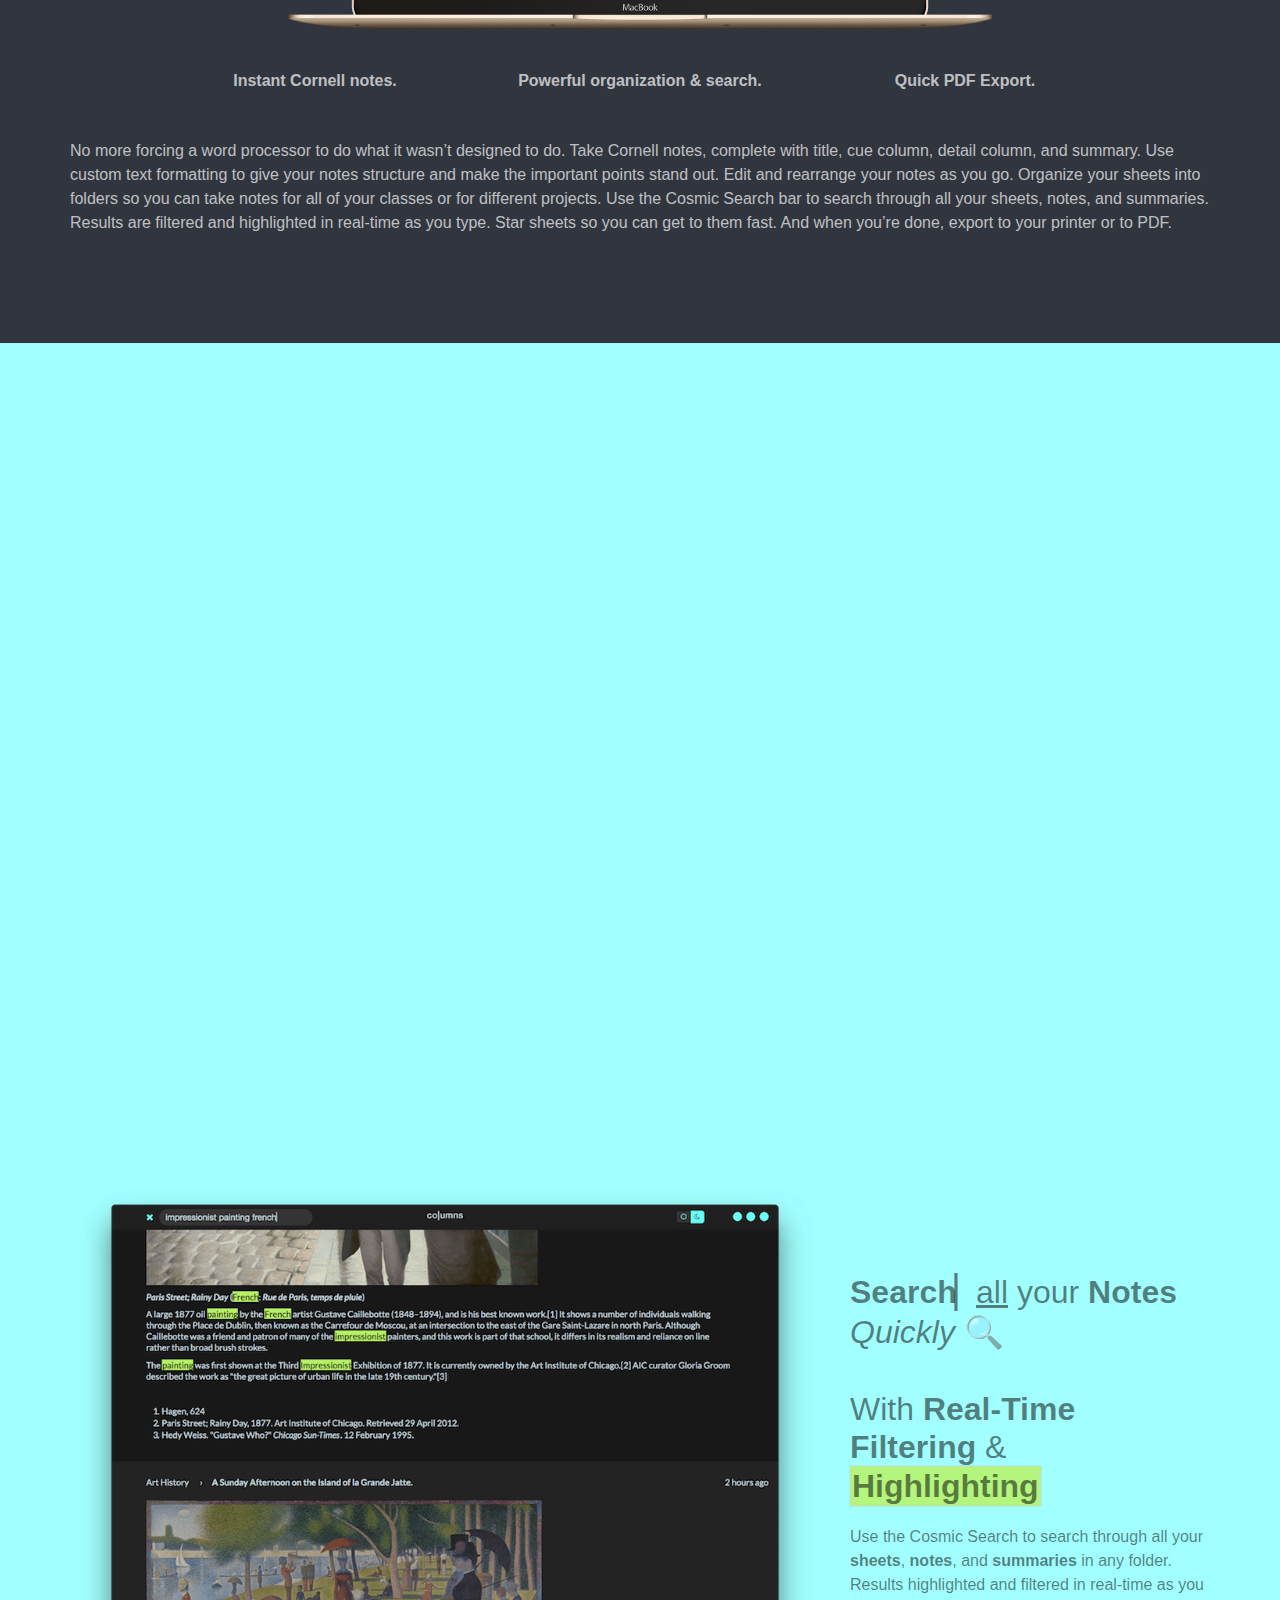
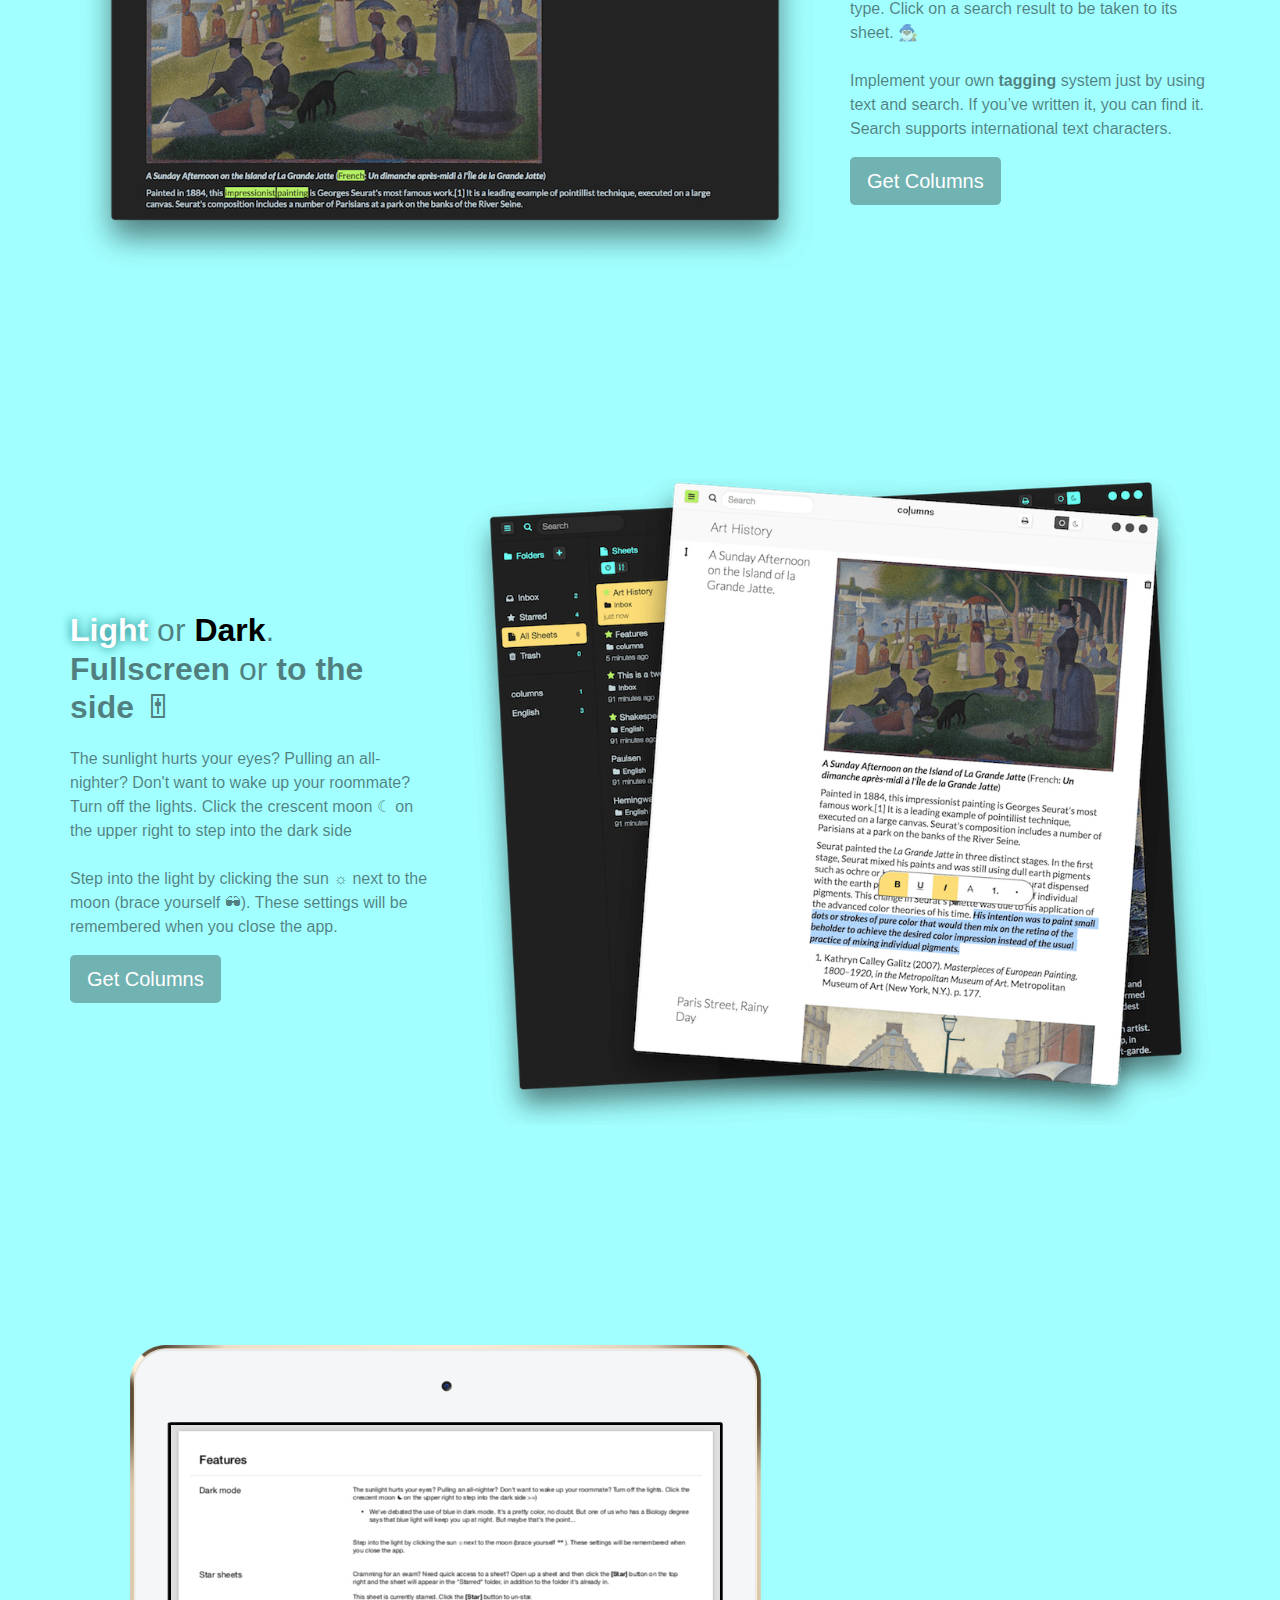
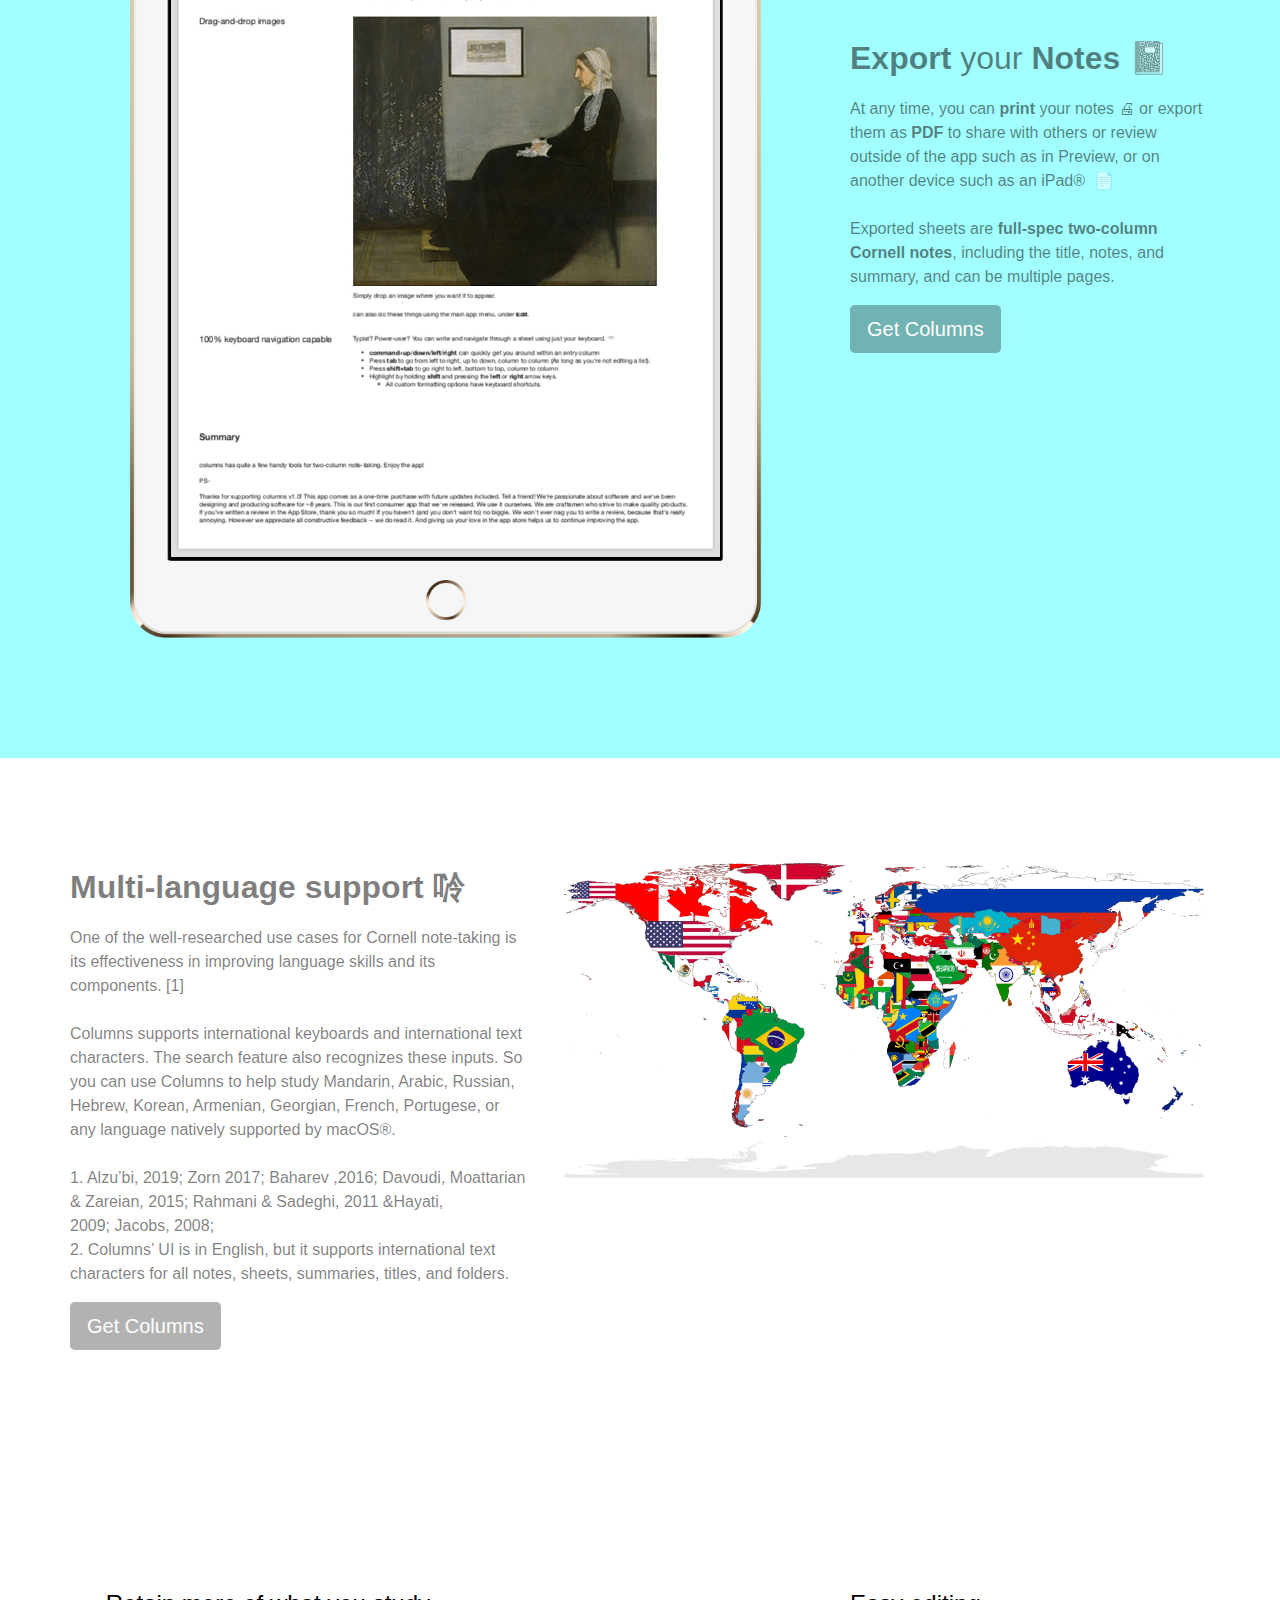
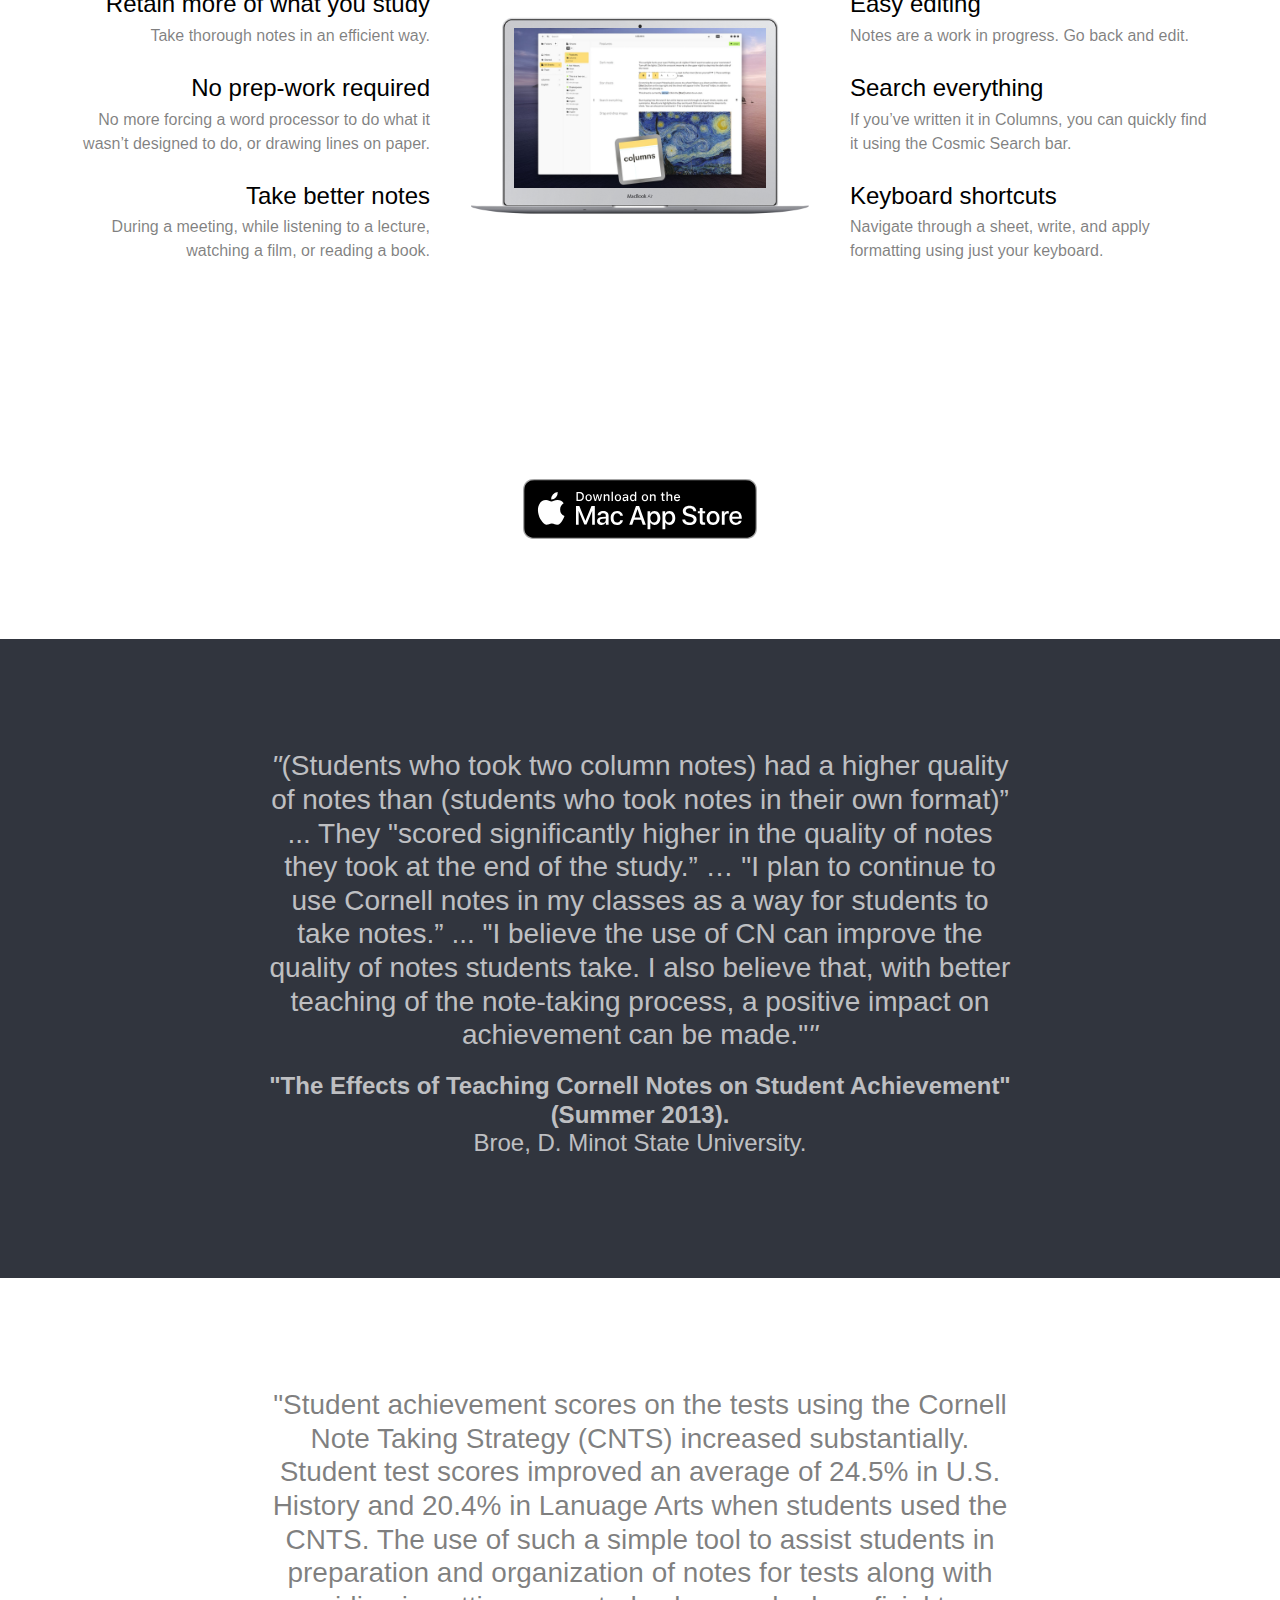
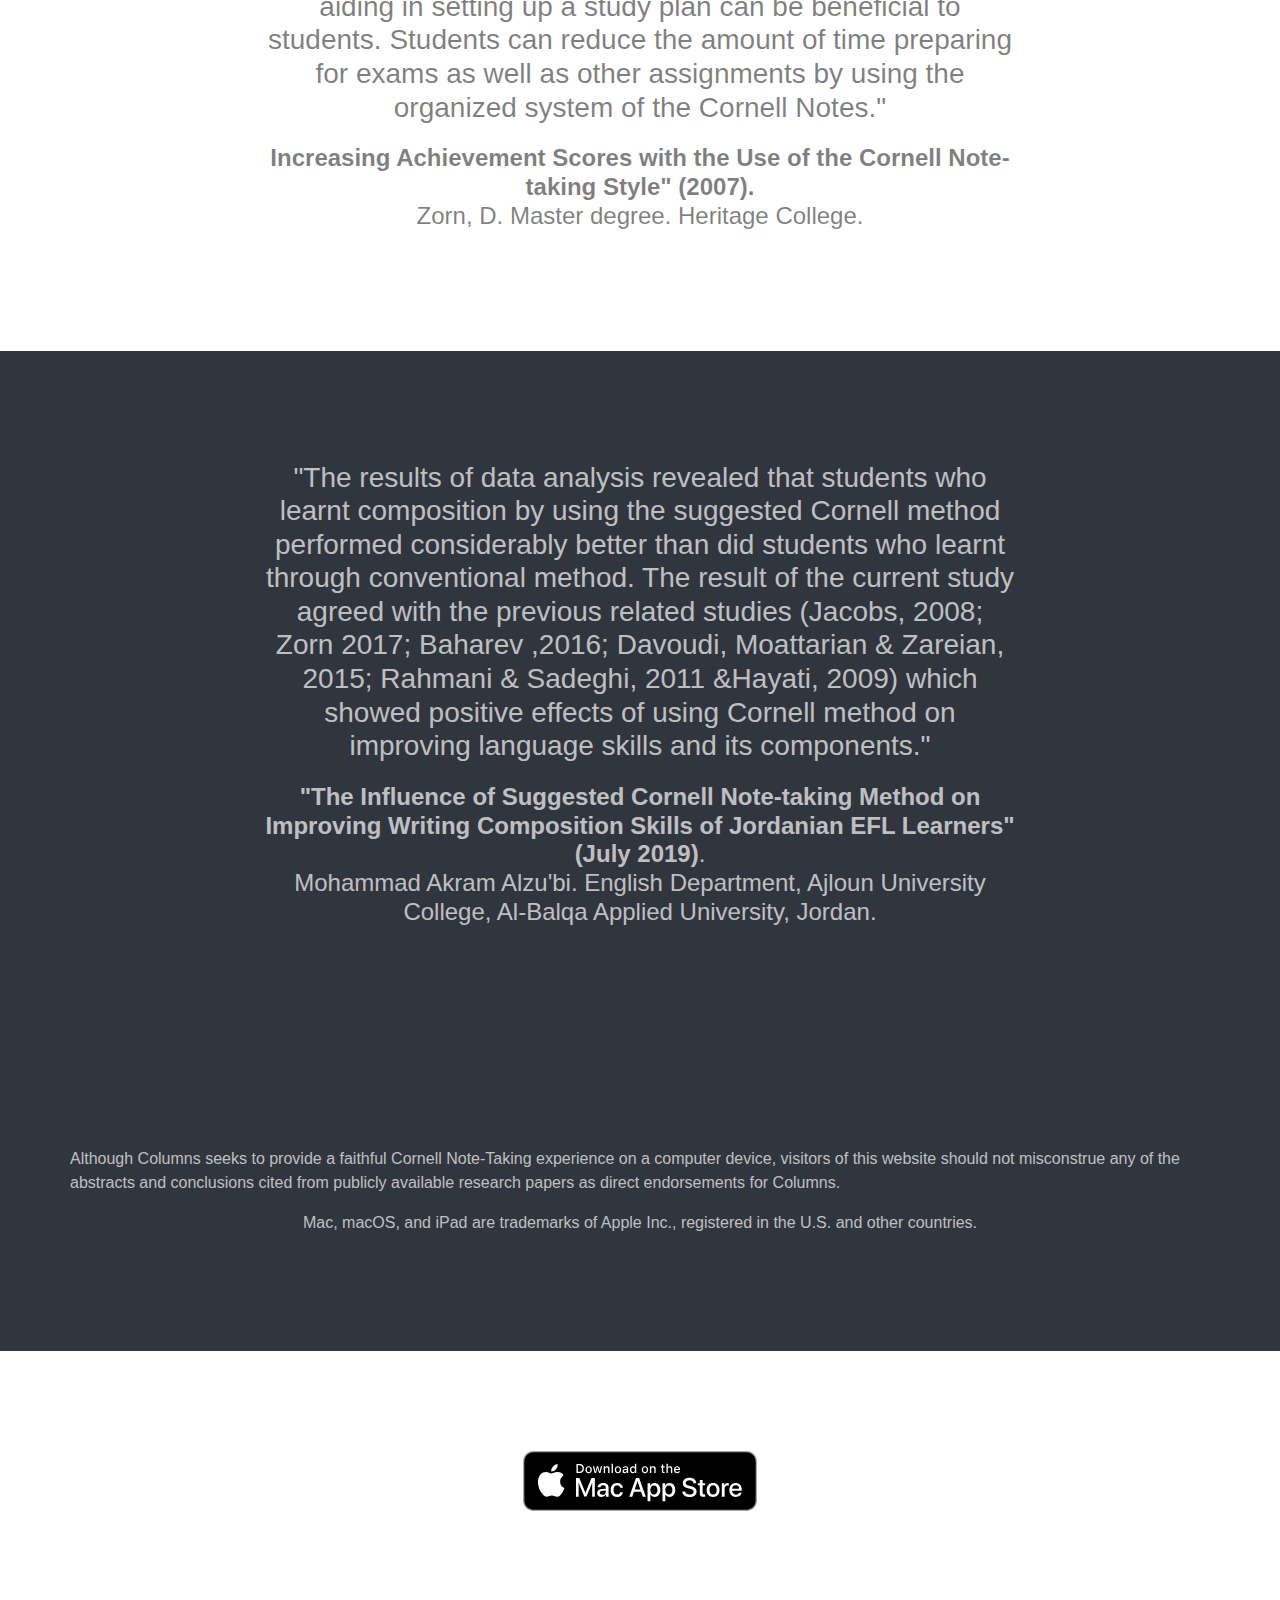
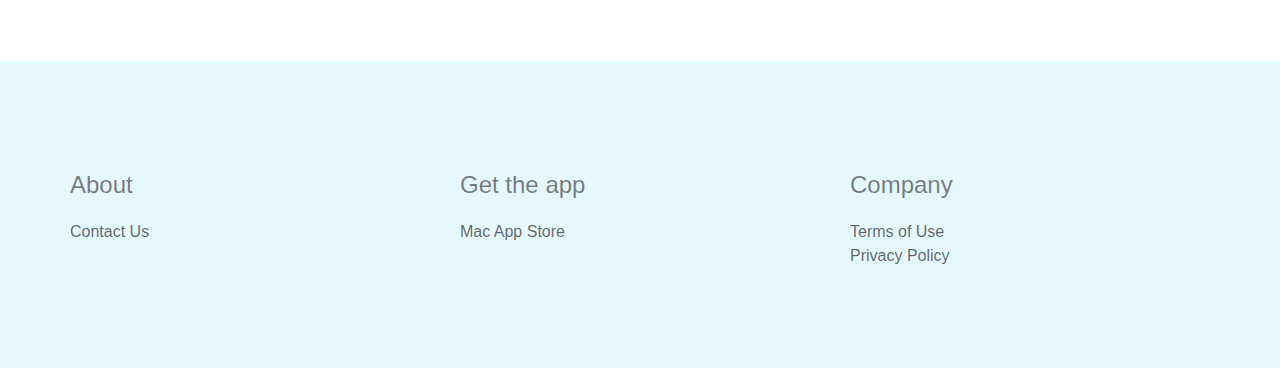
==== commit feef1108: "drift" ====
--- a/index.html
+++ b/index.html
@@ -1 +1,31 @@
-<!doctype html><html><head>  <meta charset="utf-8">  <meta name="keywords" content="">  <meta name="description" content="">  <meta name="viewport" content="width=device-width, initial-scale=1.0, viewport-fit=cover">  <link rel="shortcut icon" type="image/png" href="favicon.ico?763">  <link rel="stylesheet" type="text/css" href="./css/bootstrap.min.css?1651"><link rel="stylesheet" type="text/css" href="style.css?2139"><link rel="stylesheet" type="text/css" href="./css/font-awesome.min.css">  <title>Home</title><style type="text/css">.searchcursor::after{font-size: 2.5rem;font-weight: 100;left: -6px;position: relative;content: "|";-webkit-animation: blink .75s linear infinite;-moz-animation: blink .75s linear infinite;-ms-animation: blink .75s linear infinite;-o-animation: blink .75s linear infinite; animation: blink .75s linear infinite;}@-webkit-keyframes blink {0% { opacity: 1; }50% { opacity: 1; }50.01% { opacity: 0; }100% { opacity: 0; }}@-moz-keyframes blink {0% { opacity: 1; }50% { opacity: 1; }50.01% { opacity: 0; }100% { opacity: 0; }}@-ms-keyframes blink {0% { opacity: 1; }50% { opacity: 1; }50.01% { opacity: 0; }100% { opacity: 0; }}@-o-keyframes blink {0% { opacity: 1; }50% { opacity: 1; }50.01% { opacity: 0; }100% { opacity: 0; }}@keyframes blink {0% { opacity: 1; }50% { opacity: 1; }50.01% { opacity: 0; }100% { opacity: 0; }}</style>  <!-- Analytics --><!-- Global site tag (gtag.js) - Google Analytics -->  <script async="" src="https://www.googletagmanager.com/gtag/js?id=G-P4EZGR131Y"></script>  <script> window.dataLayer = window.dataLayer || []; function gtag() { dataLayer.push(arguments); } gtag('js', new Date()); gtag('config', 'G-P4EZGR131Y');  </script><!-- Analytics END -->  </head><body><!-- Main container --><div class="page-container">  <!-- bloc-0 --><div class="bloc bgc-bubbles l-bloc" id="bloc-0"><div class="container bloc-sm"><div class="row"><div class="col"><nav class="navbar navbar-light row navbar-expand-md" role="navigation"><a class="navbar-brand" href="index.html"><img src="img/columns_word_svg.svg" alt="logo" /></a><button id="nav-toggle" type="button" class="ml-auto ui-navbar-toggler navbar-toggler border-0 p-0" data-toggle="collapse" data-target=".navbar-35264" aria-expanded="false" aria-label="Toggle navigation"><span class="navbar-toggler-icon"></span></button><div class="collapse navbar-collapse navbar-35264"><ul class="site-navigation nav navbar-nav ml-auto"><li class="nav-item"><a href="index.html" class="nav-link">Home</a></li><li class="nav-item"><a href="support.html" class="nav-link a-btn">Support</a></li><li class="nav-item"><a href="https://apps.apple.com/us/app/columns-two-column-notes/id1493839821" class="nav-link a-btn" target="_blank">Download</a></li><li class="nav-item"><a href="legal.html" class="a-btn nav-link">Legal</a></li></ul></div></nav></div></div></div></div><!-- bloc-0 END --><!-- bloc-1 --><div class="bloc none full-width-bloc bgc-bubbles l-bloc" id="bloc-1"><div class="container "><div class="row"><div class="col-lg-12"><img src="img/columns_word_svg.svg" class="img-fluid mx-auto d-block img-style" alt="columns_word_svg" /><h3 class="mg-md float-none text-center">Take the best notes.</h3><div class="row"><div class="col-lg-4 offset-lg-4"><a href="https://apps.apple.com/us/app/columns-two-column-notes/id1493839821" target="_blank"><img src="img/Download_on_the_Mac_App_Store_Badge_US-UK_RGB_blk_092917.svg" class="img-fluid mx-auto d-block img-bloc-0-style" alt="Download_on_the_Mac_App_Store_Badge_US UK_RGB_blk_092917" /></a></div></div></div><div class="col"><div class="row voffset"><div class="col"><div class="embed-responsive embed-responsive-16by9"><video controls class="embed-responsive-item" poster="img/columnsAppVideoPoster_perspective.png"><source src="vid/ColumnsAppPromo.mp4" type="video/mp4" />Your browser does not support HTML5 video.</video></div></div></div></div></div></div></div><!-- bloc-1 END --><!-- bloc-2 --><div class="bloc bloc-fill-screen bgc-charcoal d-bloc" id="bloc-2"><div class="container"><div class="row voffset-lg"><div class="col-lg-12 hero-first-col-mb"><h1 class="mg-md text-center">The missing <strong>Cornell Notes</strong> app.</h1><h4 class="mg-md text-center">Now available for Mac®.</h4></div><div class="offset-md-2 col-md-8 col-lg-8 offset-lg-2"><div class="mx-auto d-block blocsapp-device blocsapp-device-mb mb-gold"><img src="img/screenshot_light_catalina.jpg" class="img-fluid" alt="mbp screen" /></div></div><div class="col-lg-10 offset-lg-1 offset-md-0 col-md-12 feature-col-mt"><div class="row"><div class="col-12 col-sm-4"><p class="text-center"><strong>Instant Cornell notes.</strong></p></div><div class="col-12 col-sm-4"><p class="text-center"><strong>Powerful organization &amp; search.</strong></p></div><div class="col-12 col-sm-4"><p class="text-center"><strong>Quick PDF Export.</strong></p></div></div></div><div class="col-lg-12"><div class="row voffset"><div class="col"><p>No more forcing a word processor to do what it wasn&rsquo;t designed to do. Take Cornell notes, complete with title, cue column, detail column, and summary.&nbsp;Use custom text formatting to give your notes structure and make the important points stand out. Edit and rearrange your notes as you go.&nbsp;Organize your sheets into folders so you can take notes for all of your classes or for different projects.&nbsp;Use the Cosmic Search bar to search through all your sheets, notes, and summaries. Results are filtered and highlighted in real-time as you type.&nbsp;Star sheets so you can get to them fast. And when you&rsquo;re done, export to your printer or to PDF.<br><br><br><br></p></div></div></div></div></div></div><!-- bloc-2 END --><!-- bloc-3 --><div class="bloc bgc-celeste-colour l-bloc" id="bloc-3"><div class="container bloc-lg"><div class="row"><div class="col-md-6 order-md-1 col-lg-8"><img src="img/screenshot.png" class="img-fluid mx-auto d-block scroll-fx-right-in" alt="light_or_dark_960w" /></div><div class="align-self-center col-md-6 col-lg-4 scroll-fx-left-in"><h2 class="mg-md"><strong>Synthesize</strong> and <strong>apply learned knowledge</strong>&nbsp;🧠<br></h2><p>Without taking notes, only 10% of what you hear may last in memory. With good note-taking, that number can go up to over 80% 📈. Despite the benefits of note-taking, 1 out of every 3 students do not take notes 🙋🏼‍♀️ 🙋🏼‍♀️ 🤦🏼‍♀️.<br><br>Cornell note-taking is <strong>one of the most frequently recommended note-taking formats by universities and high schools</strong>. It helps you take useful notes in an efficient way, allowing the notes to be used for review and self-quizzing.<br><br>Take better notes with Columns.<br></p><a href="https://apps.apple.com/us/app/columns-two-column-notes/id1493839821" class="btn btn-d btn-lg" target="_blank">Get Columns</a></div></div></div></div><!-- bloc-3 END --><!-- bloc-4 --><div class="bloc bgc-celeste-colour l-bloc" id="bloc-4"><div class="container bloc-lg"><div class="row scroll-fx-up-in"><div class="col-md-6 col-lg-8 offset-lg-0 scroll-fx-zoom-push scroll-fx-down-in"><img src="img/search_960w.png" class="img-fluid mx-auto d-block" alt="placeholder image" /></div><div class="align-self-center col-md-6 col-lg-4 scroll-fx-right-in"><h2 class="mg-md"><span class="searchcursor" id="search"><strong>Search</strong></span>&nbsp;<u>all</u> your <strong>Notes</strong> <i>Quickly</i> <span>🔍</span><br><br>With <strong>Real-Time Filtering</strong> &amp;&nbsp;<br><span><span class="highlight"><strong>Highlighting</strong></span><br></span></h2><p>Use the Cosmic Search to search through all your <strong>sheets</strong>, <strong>notes</strong>, and <strong>summaries</strong>&nbsp;in any folder. Results highlighted and filtered in real-time as you type. Click on a search result to be taken to its sheet. 🧙🏾‍♂️<br><br>Implement your own <strong>tagging</strong> system just by using text and search. If you&rsquo;ve written it, you can find it. Search supports international text characters.</p><a href="https://apps.apple.com/us/app/columns-two-column-notes/id1493839821" class="btn btn-d btn-lg" target="_blank">Get Columns</a></div></div></div></div><!-- bloc-4 END --><!-- bloc-5 --><div class="bloc bgc-celeste-colour l-bloc" id="bloc-5"><div class="container bloc-lg"><div class="row scroll-fx-up-in scroll-fx-down-out"><div class="col-md-6 order-md-1 col-lg-8 scroll-fx-right-in "><img src="img/light_or_dark_960w.png" class="img-fluid mx-auto d-block scroll-fx-zoom-pull" alt="light_or_dark_960w" /></div><div class="align-self-center col-md-6 col-lg-4 scroll-fx-down-in"><h2 class="mg-md"><span class="whitetext"><strong>Light</strong></span>&nbsp;or&nbsp;<span class="blacktext"><strong>Dark</strong></span>. <strong>Fullscreen</strong> or <strong>to the side</strong>&nbsp;🎚</h2><p>The sunlight hurts your eyes? Pulling an all-nighter? Don't want to wake up your roommate? Turn off the lights. Click the crescent moon ☾ on the upper right to step into the dark side<br><br>Step into the light by clicking the sun ☼ next to the moon (brace yourself 🕶). These settings will be remembered when you close the app.&nbsp;<br></p><a href="https://apps.apple.com/us/app/columns-two-column-notes/id1493839821" class="btn btn-d btn-lg">Get Columns</a></div></div></div></div><!-- bloc-5 END --><!-- bloc-6 --><div class="bloc bgc-celeste-colour l-bloc" id="bloc-6"><div class="container bloc-lg"><div class="row scroll-fx-zoom-pull"><div class="col-md-6 col-lg-8"><div class="mx-auto d-block blocsapp-device blocsapp-device-ipad ipad-gold"><img src="img/features.jpg" class="img-fluid scroll-fx-zoom-push scroll-fx-left-in" alt="features" /></div></div><div class="align-self-center col-md-6 col-lg-4"><h2 class="mg-md"><span><strong>Export</strong> your<strong>&nbsp;Notes 📓</strong></span></h2><p>At any time, you can <strong>print</strong>&nbsp;your notes 🖨 or export them as <strong>PDF</strong> to share with others or review outside of the app such as in Preview, or on another device such as an iPad®&nbsp; 📄<br><br>Exported sheets are <strong>full-spec two-column Cornell notes</strong>, including the title, notes, and summary, and&nbsp;can be multiple pages.</p><a href="https://apps.apple.com/us/app/columns-two-column-notes/id1493839821" class="btn btn-d btn-lg" target="_blank">Get Columns</a></div></div></div></div><!-- bloc-6 END --><!-- bloc-7 --><div class="bloc l-bloc" id="bloc-7"><div class="container bloc-lg"><div class="row scroll-fx-up-in scroll-fx-down-out"><div class="col-md-6 order-md-1 col-lg-7"><img src="img/640px-Flag-map_of_the_world.svg.png" class="img-fluid scroll-fx-zoom-pull mx-auto d-block" alt="light_or_dark_960w" /></div><div class="align-self-center col-md-6 col-lg-5 scroll-fx-left-in"><h2 class="mg-md"><strong>Multi-language support 唥</strong></h2><p>One of the well-researched use cases for Cornell note-taking is its effectiveness in improving language skills and its components. [1] &nbsp;<br><br>Columns supports international keyboards and international text characters. The search feature also recognizes these inputs. So you can use Columns to help study Mandarin, Arabic, Russian, Hebrew, Korean, Armenian, Georgian, French, Portugese, or any language natively supported by macOS®.<br><br>1. Alzu&rsquo;bi, 2019; Zorn 2017; Baharev ,2016; Davoudi, Moattarian &amp; Zareian, 2015; Rahmani &amp; Sadeghi, 2011 &amp;Hayati, 2009;&nbsp;Jacobs, 2008;<br>2. Columns&rsquo; UI is in English, but it supports international text characters for all notes, sheets, summaries, titles, and folders.</p><a href="https://apps.apple.com/us/app/columns-two-column-notes/id1493839821" class="btn btn-d btn-lg" target="_blank">Get Columns</a></div></div></div></div><!-- bloc-7 END --><!-- bloc-14 --><div class="bloc none l-bloc" id="bloc-14"><div class="container bloc-lg"><div class="row"><div class="align-self-center col-md-6 col-lg-4 order-lg-0 order-md-1"><div class="row voffset"><div class="col-lg-12"><h4 class="text-center mg-sm text-lg-right tc-black">Retain more of what you study</h4><p class="text-center text-lg-right">Take thorough notes in an efficient way.</p></div><div class="col-lg-12"><h4 class="text-center mg-sm text-lg-right tc-black">No prep-work required</h4><p class="text-center text-lg-right">No more forcing a word processor to do what it wasn&rsquo;t designed to do, or drawing lines on paper.</p></div><div class="col-lg-12"><h4 class="text-center mg-sm text-lg-right tc-black">Take better notes</h4><p class="text-center text-lg-right">During a meeting, while listening to a lecture, watching a film, or reading a book.</p></div></div></div><div class="col-lg-4 col-md-12 order-lg-0 order-md-0 align-self-center"><div class="mx-auto d-block blocsapp-device blocsapp-device-mb blocsapp-mb-air"><img src="img/screenshot_light_catalina.jpg" class="img-fluid" alt="screenshot_light_catalina" /></div></div><div class="align-self-center col-md-6 col-lg-4 order-md-1"><div class="row voffset"><div class="col-lg-12"><h4 class="text-center text-lg-left mg-sm tc-black">Easy editing</h4><p class="text-center text-lg-left">Notes are a work in progress. Go back and edit.<br></p></div><div class="col-lg-12"><h4 class="text-center text-lg-left mg-sm tc-black">Search everything</h4><p class="text-center text-lg-left">If you&rsquo;ve written it in Columns, you can quickly find it using the Cosmic Search bar.</p></div><div class="col-lg-12"><h4 class="text-center text-lg-left mg-sm tc-black">Keyboard shortcuts</h4><p class="text-center text-lg-left">Navigate through a sheet, write, and apply formatting using just your keyboard.</p></div></div></div></div></div></div><!-- bloc-14 END --><!-- bloc-8 --><div class="bloc l-bloc" id="bloc-8"><div class="container bloc-lg"><div class="row"><div class="col-lg-4 offset-lg-4 col-sm-6 offset-sm-3 col"><a href="https://apps.apple.com/us/app/columns-two-column-notes/id1493839821" target="_blank"><img src="img/Download_on_the_Mac_App_Store_Badge_US-UK_RGB_blk_092917.svg" class="img-fluid mx-auto d-block img-10-style" alt="Download_on_the_Mac_App_Store_Badge_US UK_RGB_blk_092917" /></a></div></div></div></div><!-- bloc-8 END --><!-- bloc-10 --><div class="bloc bgc-charcoal d-bloc" id="bloc-10"><div class="container bloc-lg"><div class="row"><div class="col-12 col-11 col-lg-8 offset-lg-2"><h3 class="mg-md text-center "><i>"</i>(Students who took two column notes) had a higher quality of notes than (students who took notes in their own format)” ... They "scored significantly higher in the quality of notes they took at the end of the study.” … "I plan to continue to use Cornell notes in my classes as a way for students to take notes.” ... "I believe the use of CN can improve the quality of notes students take. I also believe that, with better teaching of the note-taking process, a positive impact on achievement can be made."<i>"</i><br></h3><h4 class="mg-md text-center "><strong>"The Effects of Teaching Cornell Notes on Student Achievement" (Summer 2013). <br></strong>Broe, D. Minot State University.<br></h4></div></div></div></div><!-- bloc-10 END --><!-- bloc-11 --><div class="bloc l-bloc" id="bloc-11"><div class="container bloc-lg"><div class="row"><div class="col-12 col-11 col-lg-8 offset-lg-2"><h3 class="mg-md text-center ">"Student achievement scores on the tests using the Cornell Note Taking Strategy (CNTS) increased substantially. Student test scores improved an average of 24.5% in U.S. History and 20.4% in Lanuage Arts when students used the CNTS. The use of such a simple tool to assist students in preparation and organization of notes for tests along with aiding in setting up a study plan can be beneficial to students. Students can reduce the amount of time preparing for exams as well as other assignments by using the organized system of the Cornell Notes."<br></h3><h4 class="mg-md text-center "><strong>Increasing Achievement Scores with the Use of the Cornell Note-taking Style" (2007). <br></strong>Zorn, D. Master degree. Heritage College.<br></h4></div></div></div></div><!-- bloc-11 END --><!-- bloc-12 --><div class="bloc bgc-charcoal d-bloc" id="bloc-12"><div class="container bloc-lg"><div class="row"><div class="col-12 col-11 col-lg-8 offset-lg-2"><h3 class="mg-md text-center ">"The results of data analysis revealed that students who learnt composition by using the suggested Cornell method performed considerably better than did students who learnt through conventional method. The result of the current study agreed with the previous related studies (Jacobs, 2008; Zorn 2017; Baharev ,2016; Davoudi, Moattarian &amp; Zareian, 2015; Rahmani &amp; Sadeghi, 2011 &amp;Hayati, 2009) which showed positive effects of using Cornell method on improving language skills and its components."<br></h3><h4 class="mg-md text-center "><strong>"The Influence of Suggested Cornell Note-taking Method on Improving Writing Composition Skills of Jordanian EFL Learners" (July 2019)</strong>. <br>Mohammad Akram Alzu'bi. English Department, Ajloun University College, Al-Balqa Applied University, Jordan.<br></h4></div></div></div></div><!-- bloc-12 END --><!-- bloc-13 --><div class="bloc bgc-charcoal d-bloc" id="bloc-13"><div class="container bloc-lg"><div class="row"><div class="col"><p class="text-lg-left"><span>Although Columns seeks to provide a faithful Cornell Note-Taking experience on a computer device, visitors of this website should not misconstrue any of the abstracts and conclusions cited from publicly available research papers as direct endorsements for Columns.</span><br></p><p class="text-lg-center">Mac, macOS, and iPad are trademarks of Apple Inc., registered in the U.S. and other countries.</p></div></div></div></div><!-- bloc-13 END --><!-- ScrollToTop Button --><a class="bloc-button btn btn-d scrollToTop" onclick="scrollToTarget('1',this)"><span class="fa fa-chevron-up"></span></a><!-- ScrollToTop Button END--><!-- bloc-13 --><div class="bloc l-bloc" id="bloc-13"><div class="container bloc-lg"><div class="row"><div class="col-sm-10 offset-sm-1 col-md-8 offset-md-2 col-lg-6 offset-lg-3"><a href="https://apps.apple.com/us/app/columns-two-column-notes/id1493839821" target="_blank"><img src="img/Download_on_the_Mac_App_Store_Badge_US-UK_RGB_blk_092917.svg" class="img-fluid mx-auto d-block img-12-style mg-lg" alt="Download_on_the_Mac_App_Store_Badge_US UK_RGB_blk_092917" /></a></div></div></div></div><!-- bloc-13 END --><!-- bloc-9 --><div class="bloc bgc-bubbles l-bloc" id="bloc-9"><div class="container bloc-lg"><div class="row"><div class="col-12 col-sm-4"><h4 class="mg-md text-sm-left text-center">About</h4><a href="support.html" class="a-btn a-block footer-link">Contact Us</a></div><div class="col-12 col-sm-4"><h4 class="mg-md text-sm-left text-center">Get the app</h4><a href="https://apps.apple.com/us/app/columns-two-column-notes/id1493839821" class="a-btn a-block footer-link" target="_blank">Mac App Store</a></div><div class="col-12 col-sm-4"><h4 class="mg-md text-sm-left text-center">Company</h4><a href="legal.html" class="a-btn a-block footer-link">Terms of Use</a><a href="legal.html" class="a-btn a-block footer-link">Privacy Policy</a></div></div></div></div><!-- bloc-9 END --></div><!-- Main container END -->  <script src="./js/jquery-3.3.1.min.js?5516"></script><script src="./js/bootstrap.bundle.min.js?9643"></script><script src="./js/blocs.min.js?3508"></script><script src="./js/scrollFX.js?309"></script><!-- Additional JS END --></body></html>+<!doctype html><html><head>  <meta charset="utf-8">  <meta name="keywords" content="">  <meta name="description" content="">  <meta name="viewport" content="width=device-width, initial-scale=1.0, viewport-fit=cover">  <link rel="shortcut icon" type="image/png" href="favicon.ico?763">  <link rel="stylesheet" type="text/css" href="./css/bootstrap.min.css?1651"><link rel="stylesheet" type="text/css" href="style.css?2139"><link rel="stylesheet" type="text/css" href="./css/font-awesome.min.css">  <title>Home</title><style type="text/css">.searchcursor::after{font-size: 2.5rem;font-weight: 100;left: -6px;position: relative;content: "|";-webkit-animation: blink .75s linear infinite;-moz-animation: blink .75s linear infinite;-ms-animation: blink .75s linear infinite;-o-animation: blink .75s linear infinite; animation: blink .75s linear infinite;}@-webkit-keyframes blink {0% { opacity: 1; }50% { opacity: 1; }50.01% { opacity: 0; }100% { opacity: 0; }}@-moz-keyframes blink {0% { opacity: 1; }50% { opacity: 1; }50.01% { opacity: 0; }100% { opacity: 0; }}@-ms-keyframes blink {0% { opacity: 1; }50% { opacity: 1; }50.01% { opacity: 0; }100% { opacity: 0; }}@-o-keyframes blink {0% { opacity: 1; }50% { opacity: 1; }50.01% { opacity: 0; }100% { opacity: 0; }}@keyframes blink {0% { opacity: 1; }50% { opacity: 1; }50.01% { opacity: 0; }100% { opacity: 0; }}</style>  <!-- Analytics --><!-- Global site tag (gtag.js) - Google Analytics -->  <script async="" src="https://www.googletagmanager.com/gtag/js?id=G-P4EZGR131Y"></script>  <script> window.dataLayer = window.dataLayer || []; function gtag() { dataLayer.push(arguments); } gtag('js', new Date()); gtag('config', 'G-P4EZGR131Y');  </script><!-- Analytics END --> 
+
+<!-- Start of Async Drift Code -->
+<script>
+    "use strict";
+    !function() {
+      var t = window.driftt = window.drift = window.driftt || [];
+      if (!t.init) {
+        if (t.invoked) return void (window.console && console.error && console.error("Drift snippet included twice."));
+        t.invoked = !0, t.methods = [ "identify", "config", "track", "reset", "debug", "show", "ping", "page", "hide", "off", "on" ], 
+        t.factory = function(e) {
+          return function() {
+            var n = Array.prototype.slice.call(arguments);
+            return n.unshift(e), t.push(n), t;
+          };
+        }, t.methods.forEach(function(e) {
+          t[e] = t.factory(e);
+        }), t.load = function(t) {
+          var e = 3e5, n = Math.ceil(new Date() / e) * e, o = document.createElement("script");
+          o.type = "text/javascript", o.async = !0, o.crossorigin = "anonymous", o.src = "https://js.driftt.com/include/" + n + "/" + t + ".js";
+          var i = document.getElementsByTagName("script")[0];
+          i.parentNode.insertBefore(o, i);
+        };
+      }
+    }();
+    drift.SNIPPET_VERSION = '0.3.1';
+    drift.load('v6vtrfzrkgzx');
+</script>
+<!-- End of Async Drift Code -->
+
+</head><body><!-- Main container --><div class="page-container">  <!-- bloc-0 --><div class="bloc bgc-bubbles l-bloc" id="bloc-0"><div class="container bloc-sm"><div class="row"><div class="col"><nav class="navbar navbar-light row navbar-expand-md" role="navigation"><a class="navbar-brand" href="index.html"><img src="img/columns_word_svg.svg" alt="logo" /></a><button id="nav-toggle" type="button" class="ml-auto ui-navbar-toggler navbar-toggler border-0 p-0" data-toggle="collapse" data-target=".navbar-35264" aria-expanded="false" aria-label="Toggle navigation"><span class="navbar-toggler-icon"></span></button><div class="collapse navbar-collapse navbar-35264"><ul class="site-navigation nav navbar-nav ml-auto"><li class="nav-item"><a href="index.html" class="nav-link">Home</a></li><li class="nav-item"><a href="support.html" class="nav-link a-btn">Support</a></li><li class="nav-item"><a href="https://apps.apple.com/us/app/columns-two-column-notes/id1493839821" class="nav-link a-btn" target="_blank">Download</a></li><li class="nav-item"><a href="legal.html" class="a-btn nav-link">Legal</a></li></ul></div></nav></div></div></div></div><!-- bloc-0 END --><!-- bloc-1 --><div class="bloc none full-width-bloc bgc-bubbles l-bloc" id="bloc-1"><div class="container "><div class="row"><div class="col-lg-12"><img src="img/columns_word_svg.svg" class="img-fluid mx-auto d-block img-style" alt="columns_word_svg" /><h3 class="mg-md float-none text-center">Take the best notes.</h3><div class="row"><div class="col-lg-4 offset-lg-4"><a href="https://apps.apple.com/us/app/columns-two-column-notes/id1493839821" target="_blank"><img src="img/Download_on_the_Mac_App_Store_Badge_US-UK_RGB_blk_092917.svg" class="img-fluid mx-auto d-block img-bloc-0-style" alt="Download_on_the_Mac_App_Store_Badge_US UK_RGB_blk_092917" /></a></div></div></div><div class="col"><div class="row voffset"><div class="col"><div class="embed-responsive embed-responsive-16by9"><video controls class="embed-responsive-item" poster="img/columnsAppVideoPoster_perspective.png"><source src="vid/ColumnsAppPromo.mp4" type="video/mp4" />Your browser does not support HTML5 video.</video></div></div></div></div></div></div></div><!-- bloc-1 END --><!-- bloc-2 --><div class="bloc bloc-fill-screen bgc-charcoal d-bloc" id="bloc-2"><div class="container"><div class="row voffset-lg"><div class="col-lg-12 hero-first-col-mb"><h1 class="mg-md text-center">The missing <strong>Cornell Notes</strong> app.</h1><h4 class="mg-md text-center">Now available for Mac®.</h4></div><div class="offset-md-2 col-md-8 col-lg-8 offset-lg-2"><div class="mx-auto d-block blocsapp-device blocsapp-device-mb mb-gold"><img src="img/screenshot_light_catalina.jpg" class="img-fluid" alt="mbp screen" /></div></div><div class="col-lg-10 offset-lg-1 offset-md-0 col-md-12 feature-col-mt"><div class="row"><div class="col-12 col-sm-4"><p class="text-center"><strong>Instant Cornell notes.</strong></p></div><div class="col-12 col-sm-4"><p class="text-center"><strong>Powerful organization &amp; search.</strong></p></div><div class="col-12 col-sm-4"><p class="text-center"><strong>Quick PDF Export.</strong></p></div></div></div><div class="col-lg-12"><div class="row voffset"><div class="col"><p>No more forcing a word processor to do what it wasn&rsquo;t designed to do. Take Cornell notes, complete with title, cue column, detail column, and summary.&nbsp;Use custom text formatting to give your notes structure and make the important points stand out. Edit and rearrange your notes as you go.&nbsp;Organize your sheets into folders so you can take notes for all of your classes or for different projects.&nbsp;Use the Cosmic Search bar to search through all your sheets, notes, and summaries. Results are filtered and highlighted in real-time as you type.&nbsp;Star sheets so you can get to them fast. And when you&rsquo;re done, export to your printer or to PDF.<br><br><br><br></p></div></div></div></div></div></div><!-- bloc-2 END --><!-- bloc-3 --><div class="bloc bgc-celeste-colour l-bloc" id="bloc-3"><div class="container bloc-lg"><div class="row"><div class="col-md-6 order-md-1 col-lg-8"><img src="img/screenshot.png" class="img-fluid mx-auto d-block scroll-fx-right-in" alt="light_or_dark_960w" /></div><div class="align-self-center col-md-6 col-lg-4 scroll-fx-left-in"><h2 class="mg-md"><strong>Synthesize</strong> and <strong>apply learned knowledge</strong>&nbsp;🧠<br></h2><p>Without taking notes, only 10% of what you hear may last in memory. With good note-taking, that number can go up to over 80% 📈. Despite the benefits of note-taking, 1 out of every 3 students do not take notes 🙋🏼‍♀️ 🙋🏼‍♀️ 🤦🏼‍♀️.<br><br>Cornell note-taking is <strong>one of the most frequently recommended note-taking formats by universities and high schools</strong>. It helps you take useful notes in an efficient way, allowing the notes to be used for review and self-quizzing.<br><br>Take better notes with Columns.<br></p><a href="https://apps.apple.com/us/app/columns-two-column-notes/id1493839821" class="btn btn-d btn-lg" target="_blank">Get Columns</a></div></div></div></div><!-- bloc-3 END --><!-- bloc-4 --><div class="bloc bgc-celeste-colour l-bloc" id="bloc-4"><div class="container bloc-lg"><div class="row scroll-fx-up-in"><div class="col-md-6 col-lg-8 offset-lg-0 scroll-fx-zoom-push scroll-fx-down-in"><img src="img/search_960w.png" class="img-fluid mx-auto d-block" alt="placeholder image" /></div><div class="align-self-center col-md-6 col-lg-4 scroll-fx-right-in"><h2 class="mg-md"><span class="searchcursor" id="search"><strong>Search</strong></span>&nbsp;<u>all</u> your <strong>Notes</strong> <i>Quickly</i> <span>🔍</span><br><br>With <strong>Real-Time Filtering</strong> &amp;&nbsp;<br><span><span class="highlight"><strong>Highlighting</strong></span><br></span></h2><p>Use the Cosmic Search to search through all your <strong>sheets</strong>, <strong>notes</strong>, and <strong>summaries</strong>&nbsp;in any folder. Results highlighted and filtered in real-time as you type. Click on a search result to be taken to its sheet. 🧙🏾‍♂️<br><br>Implement your own <strong>tagging</strong> system just by using text and search. If you&rsquo;ve written it, you can find it. Search supports international text characters.</p><a href="https://apps.apple.com/us/app/columns-two-column-notes/id1493839821" class="btn btn-d btn-lg" target="_blank">Get Columns</a></div></div></div></div><!-- bloc-4 END --><!-- bloc-5 --><div class="bloc bgc-celeste-colour l-bloc" id="bloc-5"><div class="container bloc-lg"><div class="row scroll-fx-up-in scroll-fx-down-out"><div class="col-md-6 order-md-1 col-lg-8 scroll-fx-right-in "><img src="img/light_or_dark_960w.png" class="img-fluid mx-auto d-block scroll-fx-zoom-pull" alt="light_or_dark_960w" /></div><div class="align-self-center col-md-6 col-lg-4 scroll-fx-down-in"><h2 class="mg-md"><span class="whitetext"><strong>Light</strong></span>&nbsp;or&nbsp;<span class="blacktext"><strong>Dark</strong></span>. <strong>Fullscreen</strong> or <strong>to the side</strong>&nbsp;🎚</h2><p>The sunlight hurts your eyes? Pulling an all-nighter? Don't want to wake up your roommate? Turn off the lights. Click the crescent moon ☾ on the upper right to step into the dark side<br><br>Step into the light by clicking the sun ☼ next to the moon (brace yourself 🕶). These settings will be remembered when you close the app.&nbsp;<br></p><a href="https://apps.apple.com/us/app/columns-two-column-notes/id1493839821" class="btn btn-d btn-lg">Get Columns</a></div></div></div></div><!-- bloc-5 END --><!-- bloc-6 --><div class="bloc bgc-celeste-colour l-bloc" id="bloc-6"><div class="container bloc-lg"><div class="row scroll-fx-zoom-pull"><div class="col-md-6 col-lg-8"><div class="mx-auto d-block blocsapp-device blocsapp-device-ipad ipad-gold"><img src="img/features.jpg" class="img-fluid scroll-fx-zoom-push scroll-fx-left-in" alt="features" /></div></div><div class="align-self-center col-md-6 col-lg-4"><h2 class="mg-md"><span><strong>Export</strong> your<strong>&nbsp;Notes 📓</strong></span></h2><p>At any time, you can <strong>print</strong>&nbsp;your notes 🖨 or export them as <strong>PDF</strong> to share with others or review outside of the app such as in Preview, or on another device such as an iPad®&nbsp; 📄<br><br>Exported sheets are <strong>full-spec two-column Cornell notes</strong>, including the title, notes, and summary, and&nbsp;can be multiple pages.</p><a href="https://apps.apple.com/us/app/columns-two-column-notes/id1493839821" class="btn btn-d btn-lg" target="_blank">Get Columns</a></div></div></div></div><!-- bloc-6 END --><!-- bloc-7 --><div class="bloc l-bloc" id="bloc-7"><div class="container bloc-lg"><div class="row scroll-fx-up-in scroll-fx-down-out"><div class="col-md-6 order-md-1 col-lg-7"><img src="img/640px-Flag-map_of_the_world.svg.png" class="img-fluid scroll-fx-zoom-pull mx-auto d-block" alt="light_or_dark_960w" /></div><div class="align-self-center col-md-6 col-lg-5 scroll-fx-left-in"><h2 class="mg-md"><strong>Multi-language support 唥</strong></h2><p>One of the well-researched use cases for Cornell note-taking is its effectiveness in improving language skills and its components. [1] &nbsp;<br><br>Columns supports international keyboards and international text characters. The search feature also recognizes these inputs. So you can use Columns to help study Mandarin, Arabic, Russian, Hebrew, Korean, Armenian, Georgian, French, Portugese, or any language natively supported by macOS®.<br><br>1. Alzu&rsquo;bi, 2019; Zorn 2017; Baharev ,2016; Davoudi, Moattarian &amp; Zareian, 2015; Rahmani &amp; Sadeghi, 2011 &amp;Hayati, 2009;&nbsp;Jacobs, 2008;<br>2. Columns&rsquo; UI is in English, but it supports international text characters for all notes, sheets, summaries, titles, and folders.</p><a href="https://apps.apple.com/us/app/columns-two-column-notes/id1493839821" class="btn btn-d btn-lg" target="_blank">Get Columns</a></div></div></div></div><!-- bloc-7 END --><!-- bloc-14 --><div class="bloc none l-bloc" id="bloc-14"><div class="container bloc-lg"><div class="row"><div class="align-self-center col-md-6 col-lg-4 order-lg-0 order-md-1"><div class="row voffset"><div class="col-lg-12"><h4 class="text-center mg-sm text-lg-right tc-black">Retain more of what you study</h4><p class="text-center text-lg-right">Take thorough notes in an efficient way.</p></div><div class="col-lg-12"><h4 class="text-center mg-sm text-lg-right tc-black">No prep-work required</h4><p class="text-center text-lg-right">No more forcing a word processor to do what it wasn&rsquo;t designed to do, or drawing lines on paper.</p></div><div class="col-lg-12"><h4 class="text-center mg-sm text-lg-right tc-black">Take better notes</h4><p class="text-center text-lg-right">During a meeting, while listening to a lecture, watching a film, or reading a book.</p></div></div></div><div class="col-lg-4 col-md-12 order-lg-0 order-md-0 align-self-center"><div class="mx-auto d-block blocsapp-device blocsapp-device-mb blocsapp-mb-air"><img src="img/screenshot_light_catalina.jpg" class="img-fluid" alt="screenshot_light_catalina" /></div></div><div class="align-self-center col-md-6 col-lg-4 order-md-1"><div class="row voffset"><div class="col-lg-12"><h4 class="text-center text-lg-left mg-sm tc-black">Easy editing</h4><p class="text-center text-lg-left">Notes are a work in progress. Go back and edit.<br></p></div><div class="col-lg-12"><h4 class="text-center text-lg-left mg-sm tc-black">Search everything</h4><p class="text-center text-lg-left">If you&rsquo;ve written it in Columns, you can quickly find it using the Cosmic Search bar.</p></div><div class="col-lg-12"><h4 class="text-center text-lg-left mg-sm tc-black">Keyboard shortcuts</h4><p class="text-center text-lg-left">Navigate through a sheet, write, and apply formatting using just your keyboard.</p></div></div></div></div></div></div><!-- bloc-14 END --><!-- bloc-8 --><div class="bloc l-bloc" id="bloc-8"><div class="container bloc-lg"><div class="row"><div class="col-lg-4 offset-lg-4 col-sm-6 offset-sm-3 col"><a href="https://apps.apple.com/us/app/columns-two-column-notes/id1493839821" target="_blank"><img src="img/Download_on_the_Mac_App_Store_Badge_US-UK_RGB_blk_092917.svg" class="img-fluid mx-auto d-block img-10-style" alt="Download_on_the_Mac_App_Store_Badge_US UK_RGB_blk_092917" /></a></div></div></div></div><!-- bloc-8 END --><!-- bloc-10 --><div class="bloc bgc-charcoal d-bloc" id="bloc-10"><div class="container bloc-lg"><div class="row"><div class="col-12 col-11 col-lg-8 offset-lg-2"><h3 class="mg-md text-center "><i>"</i>(Students who took two column notes) had a higher quality of notes than (students who took notes in their own format)” ... They "scored significantly higher in the quality of notes they took at the end of the study.” … "I plan to continue to use Cornell notes in my classes as a way for students to take notes.” ... "I believe the use of CN can improve the quality of notes students take. I also believe that, with better teaching of the note-taking process, a positive impact on achievement can be made."<i>"</i><br></h3><h4 class="mg-md text-center "><strong>"The Effects of Teaching Cornell Notes on Student Achievement" (Summer 2013). <br></strong>Broe, D. Minot State University.<br></h4></div></div></div></div><!-- bloc-10 END --><!-- bloc-11 --><div class="bloc l-bloc" id="bloc-11"><div class="container bloc-lg"><div class="row"><div class="col-12 col-11 col-lg-8 offset-lg-2"><h3 class="mg-md text-center ">"Student achievement scores on the tests using the Cornell Note Taking Strategy (CNTS) increased substantially. Student test scores improved an average of 24.5% in U.S. History and 20.4% in Lanuage Arts when students used the CNTS. The use of such a simple tool to assist students in preparation and organization of notes for tests along with aiding in setting up a study plan can be beneficial to students. Students can reduce the amount of time preparing for exams as well as other assignments by using the organized system of the Cornell Notes."<br></h3><h4 class="mg-md text-center "><strong>Increasing Achievement Scores with the Use of the Cornell Note-taking Style" (2007). <br></strong>Zorn, D. Master degree. Heritage College.<br></h4></div></div></div></div><!-- bloc-11 END --><!-- bloc-12 --><div class="bloc bgc-charcoal d-bloc" id="bloc-12"><div class="container bloc-lg"><div class="row"><div class="col-12 col-11 col-lg-8 offset-lg-2"><h3 class="mg-md text-center ">"The results of data analysis revealed that students who learnt composition by using the suggested Cornell method performed considerably better than did students who learnt through conventional method. The result of the current study agreed with the previous related studies (Jacobs, 2008; Zorn 2017; Baharev ,2016; Davoudi, Moattarian &amp; Zareian, 2015; Rahmani &amp; Sadeghi, 2011 &amp;Hayati, 2009) which showed positive effects of using Cornell method on improving language skills and its components."<br></h3><h4 class="mg-md text-center "><strong>"The Influence of Suggested Cornell Note-taking Method on Improving Writing Composition Skills of Jordanian EFL Learners" (July 2019)</strong>. <br>Mohammad Akram Alzu'bi. English Department, Ajloun University College, Al-Balqa Applied University, Jordan.<br></h4></div></div></div></div><!-- bloc-12 END --><!-- bloc-13 --><div class="bloc bgc-charcoal d-bloc" id="bloc-13"><div class="container bloc-lg"><div class="row"><div class="col"><p class="text-lg-left"><span>Although Columns seeks to provide a faithful Cornell Note-Taking experience on a computer device, visitors of this website should not misconstrue any of the abstracts and conclusions cited from publicly available research papers as direct endorsements for Columns.</span><br></p><p class="text-lg-center">Mac, macOS, and iPad are trademarks of Apple Inc., registered in the U.S. and other countries.</p></div></div></div></div><!-- bloc-13 END --><!-- ScrollToTop Button --><a class="bloc-button btn btn-d scrollToTop" onclick="scrollToTarget('1',this)"><span class="fa fa-chevron-up"></span></a><!-- ScrollToTop Button END--><!-- bloc-13 --><div class="bloc l-bloc" id="bloc-13"><div class="container bloc-lg"><div class="row"><div class="col-sm-10 offset-sm-1 col-md-8 offset-md-2 col-lg-6 offset-lg-3"><a href="https://apps.apple.com/us/app/columns-two-column-notes/id1493839821" target="_blank"><img src="img/Download_on_the_Mac_App_Store_Badge_US-UK_RGB_blk_092917.svg" class="img-fluid mx-auto d-block img-12-style mg-lg" alt="Download_on_the_Mac_App_Store_Badge_US UK_RGB_blk_092917" /></a></div></div></div></div><!-- bloc-13 END --><!-- bloc-9 --><div class="bloc bgc-bubbles l-bloc" id="bloc-9"><div class="container bloc-lg"><div class="row"><div class="col-12 col-sm-4"><h4 class="mg-md text-sm-left text-center">About</h4><a href="support.html" class="a-btn a-block footer-link">Contact Us</a></div><div class="col-12 col-sm-4"><h4 class="mg-md text-sm-left text-center">Get the app</h4><a href="https://apps.apple.com/us/app/columns-two-column-notes/id1493839821" class="a-btn a-block footer-link" target="_blank">Mac App Store</a></div><div class="col-12 col-sm-4"><h4 class="mg-md text-sm-left text-center">Company</h4><a href="legal.html" class="a-btn a-block footer-link">Terms of Use</a><a href="legal.html" class="a-btn a-block footer-link">Privacy Policy</a></div></div></div></div><!-- bloc-9 END --></div><!-- Main container END -->  <script src="./js/jquery-3.3.1.min.js?5516"></script><script src="./js/bootstrap.bundle.min.js?9643"></script><script src="./js/blocs.min.js?3508"></script><script src="./js/scrollFX.js?309"></script><!-- Additional JS END --></body></html>